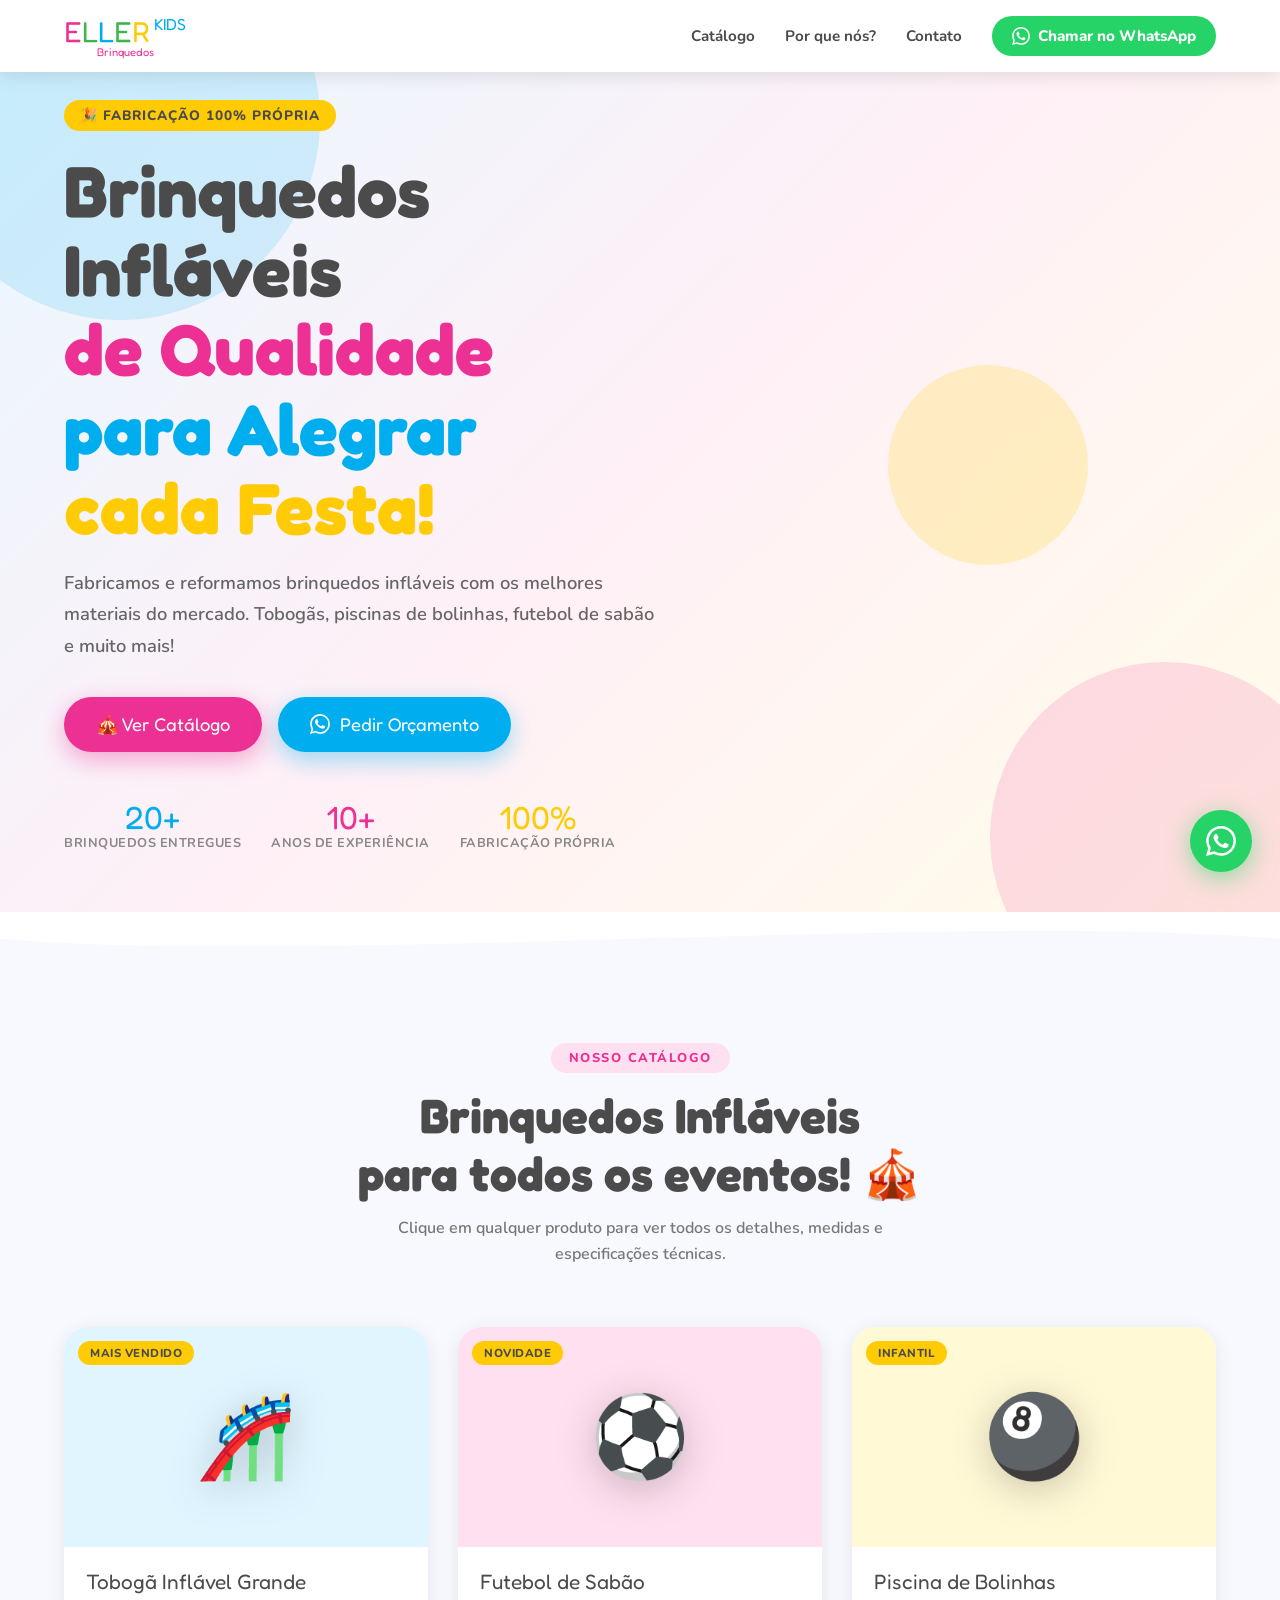
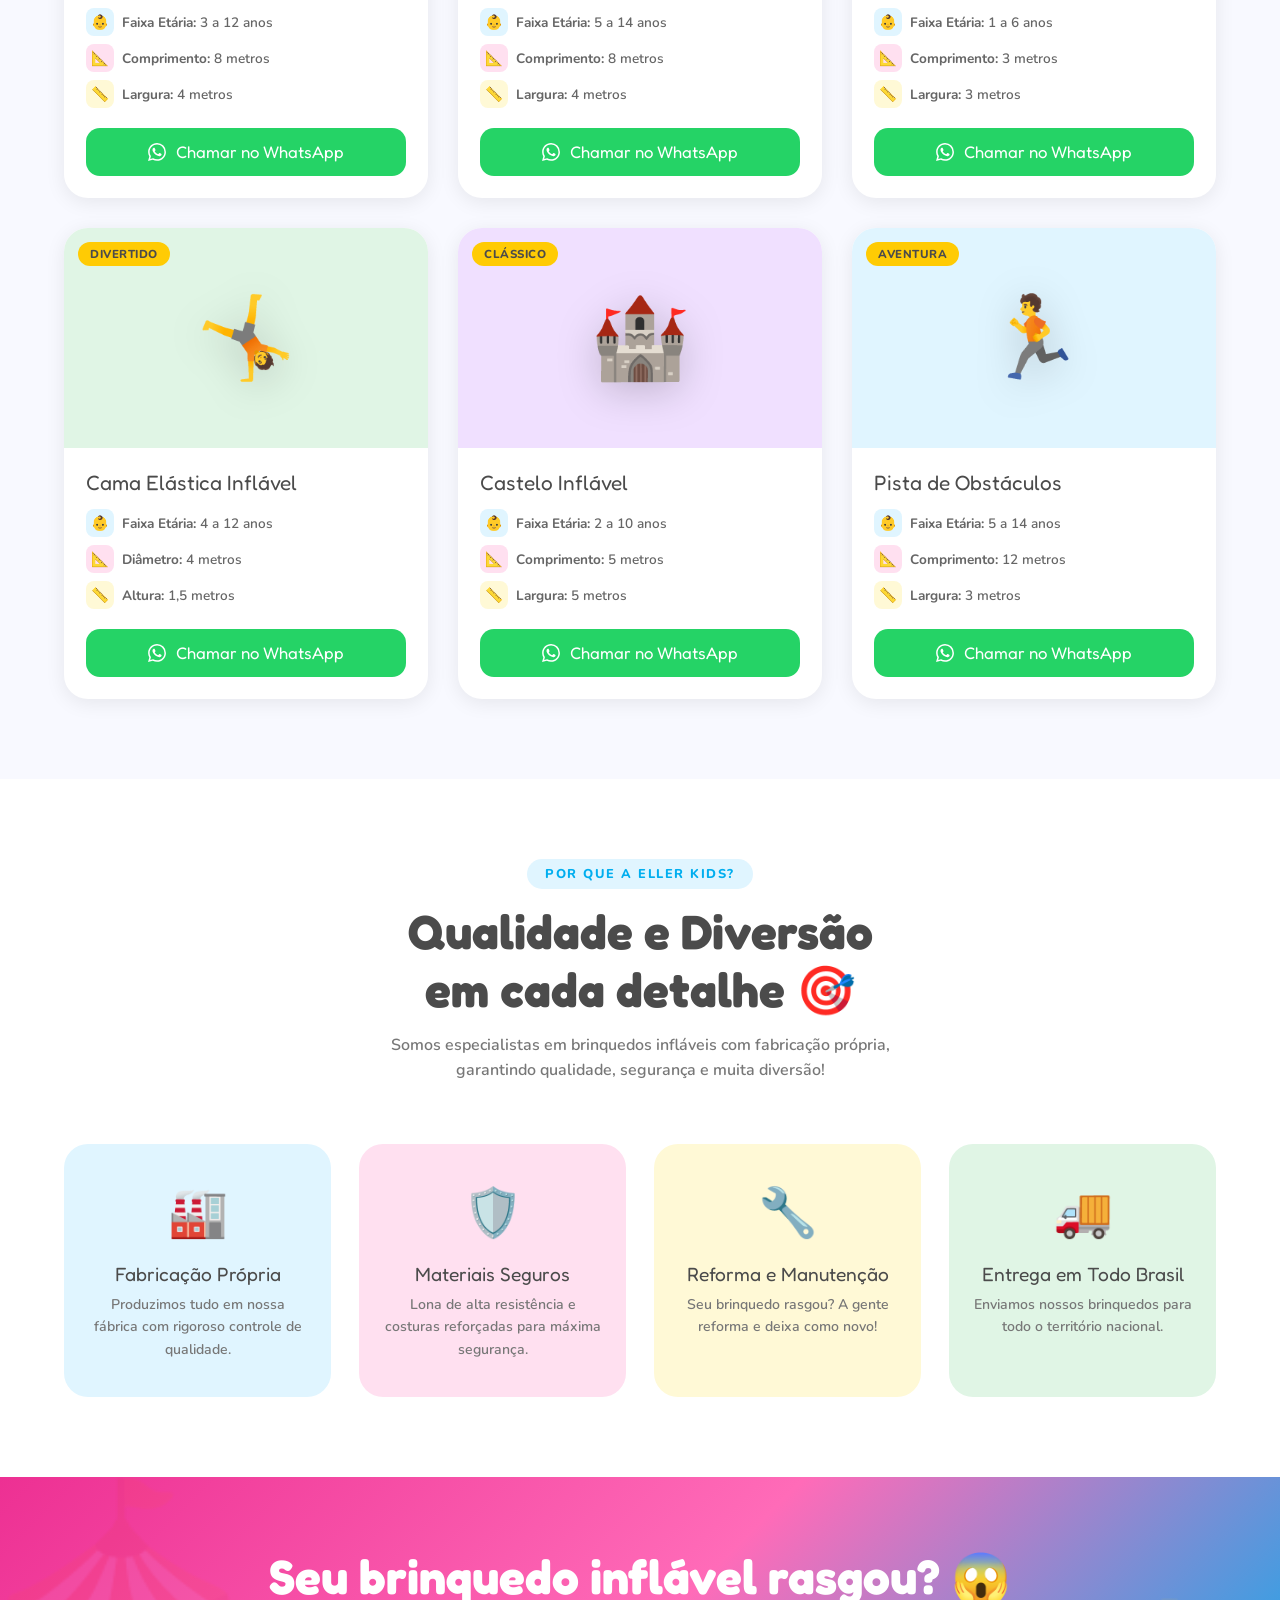
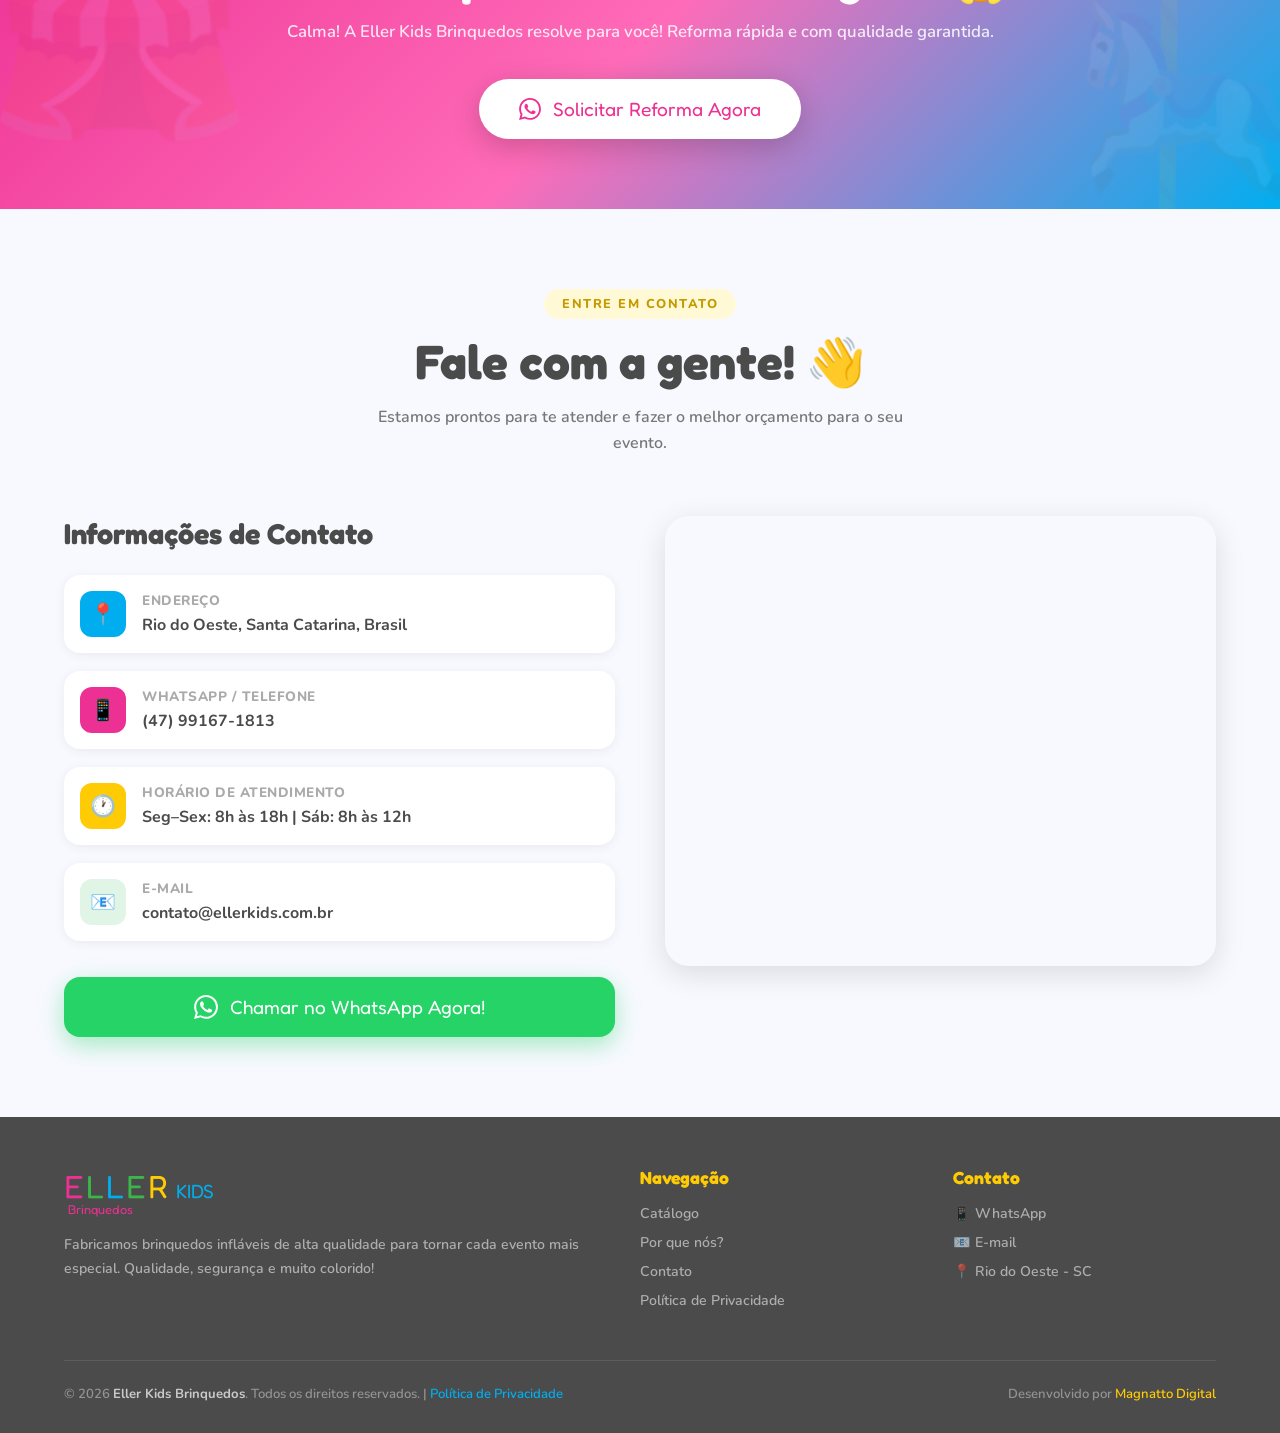
==== index.html @ fc929b16 "Add files via upload" ====
<!DOCTYPE html>
<html lang="pt-BR">
<head>
<meta charset="UTF-8">
<meta name="viewport" content="width=device-width, initial-scale=1.0">
<title>Eller Kids Brinquedos Infláveis</title>
<link rel="preconnect" href="https://fonts.googleapis.com">
<link href="https://fonts.googleapis.com/css2?family=Nunito:wght@400;600;700;800;900&family=Fredoka+One&display=swap" rel="stylesheet">
<link rel="stylesheet" href="style.css">
<link rel="icon" href="favicon.png" type="image/png" size="32x32">
</head>
<body>

<!-- NAVBAR -->
<nav class="navbar">
  <div class="navbar-logo">
    <div style="display:flex; align-items:baseline; gap:0;">
      <div>
        <div class="logo-text">
          <span>E</span><span>L</span><span>L</span><span>E</span><span>R</span>
          <span style="font-family:'Fredoka One',cursive; font-size:1rem; color:#00aeef; margin-left:4px;">KIDS</span>
        </div>
        <span class="navbar-logo .logo-sub" style="font-family:'Fredoka One',cursive; font-size:0.7rem; color:#ed3093; display:block; text-align:center; margin-top:-4px;">Brinquedos</span>
      </div>
    </div>
  </div>

  <ul class="nav-links">
    <li><a href="#catalogo">Catálogo</a></li>
    <li><a href="#sobre">Por que nós?</a></li>
    <li><a href="#contato">Contato</a></li>
    <li>
      <a href="https://wa.me/5547991671813?text=Olá!%20Quero%20saber%20mais%20sobre%20os%20brinquedos%20da%20Eller%20Kids!" 
         target="_blank" class="btn-whatsapp-nav">
        <svg width="18" height="18" viewBox="0 0 24 24" fill="white"><path d="M17.472 14.382c-.297-.149-1.758-.867-2.03-.967-.273-.099-.471-.148-.67.15-.197.297-.767.966-.94 1.164-.173.199-.347.223-.644.075-.297-.15-1.255-.463-2.39-1.475-.883-.788-1.48-1.761-1.653-2.059-.173-.297-.018-.458.13-.606.134-.133.298-.347.446-.52.149-.174.198-.298.298-.497.099-.198.05-.371-.025-.52-.075-.149-.669-1.612-.916-2.207-.242-.579-.487-.5-.669-.51-.173-.008-.371-.01-.57-.01-.198 0-.52.074-.792.372-.272.297-1.04 1.016-1.04 2.479 0 1.462 1.065 2.875 1.213 3.074.149.198 2.096 3.2 5.077 4.487.709.306 1.262.489 1.694.625.712.227 1.36.195 1.871.118.571-.085 1.758-.719 2.006-1.413.248-.694.248-1.289.173-1.413-.074-.124-.272-.198-.57-.347m-5.421 7.403h-.004a9.87 9.87 0 01-5.031-1.378l-.361-.214-3.741.982.998-3.648-.235-.374a9.86 9.86 0 01-1.51-5.26c.001-5.45 4.436-9.884 9.888-9.884 2.64 0 5.122 1.03 6.988 2.898a9.825 9.825 0 012.893 6.994c-.003 5.45-4.437 9.884-9.885 9.884m8.413-18.297A11.815 11.815 0 0012.05 0C5.495 0 .16 5.335.157 11.892c0 2.096.547 4.142 1.588 5.945L.057 24l6.305-1.654a11.882 11.882 0 005.683 1.448h.005c6.554 0 11.89-5.335 11.893-11.893a11.821 11.821 0 00-3.48-8.413z"/></svg>
        Chamar no WhatsApp
      </a>
    </li>
  </ul>

  <div class="hamburger" id="hamburger" onclick="toggleMenu()">
    <span></span><span></span><span></span>
  </div>
</nav>

<!-- MOBILE MENU -->
<div class="mobile-menu" id="mobileMenu">
  <a href="#catalogo" onclick="toggleMenu()">🎪 Catálogo</a>
  <a href="#sobre" onclick="toggleMenu()">⭐ Por que nós?</a>
  <a href="#contato" onclick="toggleMenu()">📍 Contato</a>
  <a href="https://wa.me/5547991671813?text=Olá!%20Quero%20saber%20mais%20sobre%20os%20brinquedos%20da%20Eller%20Kids!" 
     target="_blank" class="btn-whatsapp-nav" onclick="toggleMenu()">
    <svg width="18" height="18" viewBox="0 0 24 24" fill="white"><path d="M17.472 14.382c-.297-.149-1.758-.867-2.03-.967-.273-.099-.471-.148-.67.15-.197.297-.767.966-.94 1.164-.173.199-.347.223-.644.075-.297-.15-1.255-.463-2.39-1.475-.883-.788-1.48-1.761-1.653-2.059-.173-.297-.018-.458.13-.606.134-.133.298-.347.446-.52.149-.174.198-.298.298-.497.099-.198.05-.371-.025-.52-.075-.149-.669-1.612-.916-2.207-.242-.579-.487-.5-.669-.51-.173-.008-.371-.01-.57-.01-.198 0-.52.074-.792.372-.272.297-1.04 1.016-1.04 2.479 0 1.462 1.065 2.875 1.213 3.074.149.198 2.096 3.2 5.077 4.487.709.306 1.262.489 1.694.625.712.227 1.36.195 1.871.118.571-.085 1.758-.719 2.006-1.413.248-.694.248-1.289.173-1.413-.074-.124-.272-.198-.57-.347m-5.421 7.403h-.004a9.87 9.87 0 01-5.031-1.378l-.361-.214-3.741.982.998-3.648-.235-.374a9.86 9.86 0 01-1.51-5.26c.001-5.45 4.436-9.884 9.888-9.884 2.64 0 5.122 1.03 6.988 2.898a9.825 9.825 0 012.893 6.994c-.003 5.45-4.437 9.884-9.885 9.884m8.413-18.297A11.815 11.815 0 0012.05 0C5.495 0 .16 5.335.157 11.892c0 2.096.547 4.142 1.588 5.945L.057 24l6.305-1.654a11.882 11.882 0 005.683 1.448h.005c6.554 0 11.89-5.335 11.893-11.893a11.821 11.821 0 00-3.48-8.413z"/></svg>
    Chamar no WhatsApp
  </a>
</div>

<!-- HERO -->
<section class="hero">
  <div class="hero-blob-1"></div>
  <div class="hero-blob-2"></div>
  <div class="hero-blob-3"></div>

  <div class="hero-content">
    <div class="hero-tag">🎉 Fabricação 100% Própria</div>
    <h1>
      Brinquedos Infláveis<br>
      <span class="highlight-pink">de Qualidade</span><br>
      <span class="highlight-blue">para Alegrar</span><br>
      <span class="highlight-yellow">cada Festa!</span>
    </h1>
    <p>Fabricamos e reformamos brinquedos infláveis com os melhores materiais do mercado. Tobogãs, piscinas de bolinhas, futebol de sabão e muito mais!</p>
    <div class="hero-buttons">
      <a href="#catalogo" class="btn-primary">
        🎪 Ver Catálogo
      </a>
      <a href="https://wa.me/5547991671813?text=Olá!%20Gostaria%20de%20um%20orçamento!" target="_blank" class="btn-secondary">
        <svg width="20" height="20" viewBox="0 0 24 24" fill="white"><path d="M17.472 14.382c-.297-.149-1.758-.867-2.03-.967-.273-.099-.471-.148-.67.15-.197.297-.767.966-.94 1.164-.173.199-.347.223-.644.075-.297-.15-1.255-.463-2.39-1.475-.883-.788-1.48-1.761-1.653-2.059-.173-.297-.018-.458.13-.606.134-.133.298-.347.446-.52.149-.174.198-.298.298-.497.099-.198.05-.371-.025-.52-.075-.149-.669-1.612-.916-2.207-.242-.579-.487-.5-.669-.51-.173-.008-.371-.01-.57-.01-.198 0-.52.074-.792.372-.272.297-1.04 1.016-1.04 2.479 0 1.462 1.065 2.875 1.213 3.074.149.198 2.096 3.2 5.077 4.487.709.306 1.262.489 1.694.625.712.227 1.36.195 1.871.118.571-.085 1.758-.719 2.006-1.413.248-.694.248-1.289.173-1.413-.074-.124-.272-.198-.57-.347m-5.421 7.403h-.004a9.87 9.87 0 01-5.031-1.378l-.361-.214-3.741.982.998-3.648-.235-.374a9.86 9.86 0 01-1.51-5.26c.001-5.45 4.436-9.884 9.888-9.884 2.64 0 5.122 1.03 6.988 2.898a9.825 9.825 0 012.893 6.994c-.003 5.45-4.437 9.884-9.885 9.884m8.413-18.297A11.815 11.815 0 0012.05 0C5.495 0 .16 5.335.157 11.892c0 2.096.547 4.142 1.588 5.945L.057 24l6.305-1.654a11.882 11.882 0 005.683 1.448h.005c6.554 0 11.89-5.335 11.893-11.893a11.821 11.821 0 00-3.48-8.413z"/></svg>
        Pedir Orçamento
      </a>
    </div>

    <div class="hero-stats">
      <div class="stat">
        <div class="stat-number">20+</div>
        <div class="stat-label">Brinquedos Entregues</div>
      </div>
      <div class="stat">
        <div class="stat-number">10+</div>
        <div class="stat-label">Anos de Experiência</div>
      </div>
      <div class="stat">
        <div class="stat-number">100%</div>
        <div class="stat-label">Fabricação Própria</div>
      </div>
    </div>
  </div>

  
</section>



<!-- CATALOG -->
<div class="wave-top">
  <svg viewBox="0 0 1440 60" xmlns="http://www.w3.org/2000/svg">
    <path d="M0,30 C360,60 1080,0 1440,30 L1440,60 L0,60 Z" fill="#f8f9ff"/>
  </svg>
</div>

<section class="catalog-section" id="catalogo">
  <div class="section-header fade-up">
    <div class="section-tag pink">Nosso Catálogo</div>
    <h2 class="section-title">Brinquedos Infláveis<br>para todos os eventos! 🎪</h2>
    <p class="section-subtitle">Clique em qualquer produto para ver todos os detalhes, medidas e especificações técnicas.</p>
  </div>

  <div class="catalog-grid" id="catalogGrid">
    <!-- Products injected by JS -->
  </div>
</section>

<!-- WHY US -->
<section class="why-section" id="sobre">
  <div class="section-header fade-up">
    <div class="section-tag blue">Por que a Eller Kids?</div>
    <h2 class="section-title">Qualidade e Diversão<br>em cada detalhe 🎯</h2>
    <p class="section-subtitle">Somos especialistas em brinquedos infláveis com fabricação própria, garantindo qualidade, segurança e muita diversão!</p>
  </div>

  <div class="features-grid">
    <div class="feature-card fade-up">
      <span class="feature-icon">🏭</span>
      <div class="feature-title">Fabricação Própria</div>
      <p class="feature-desc">Produzimos tudo em nossa fábrica com rigoroso controle de qualidade.</p>
    </div>
    <div class="feature-card fade-up">
      <span class="feature-icon">🛡️</span>
      <div class="feature-title">Materiais Seguros</div>
      <p class="feature-desc">Lona de alta resistência e costuras reforçadas para máxima segurança.</p>
    </div>
    <div class="feature-card fade-up">
      <span class="feature-icon">🔧</span>
      <div class="feature-title">Reforma e Manutenção</div>
      <p class="feature-desc">Seu brinquedo rasgou? A gente reforma e deixa como novo!</p>
    </div>
    <div class="feature-card fade-up">
      <span class="feature-icon">🚚</span>
      <div class="feature-title">Entrega em Todo Brasil</div>
      <p class="feature-desc">Enviamos nossos brinquedos para todo o território nacional.</p>
    </div>
  </div>
</section>

<!-- CTA BANNER -->
<div class="cta-banner">
  <h2>Seu brinquedo inflável rasgou? 😱</h2>
  <p>Calma! A Eller Kids Brinquedos resolve para você! Reforma rápida e com qualidade garantida.</p>
  <a href="https://wa.me/5547991671813?text=Olá!%20Vim%20Pelo%20Site%20e%20Preciso%20reformar%20meu%20brinquedo%20inflável!" target="_blank" class="btn-cta-white">
    <svg width="22" height="22" viewBox="0 0 24 24" fill="#ed3093"><path d="M17.472 14.382c-.297-.149-1.758-.867-2.03-.967-.273-.099-.471-.148-.67.15-.197.297-.767.966-.94 1.164-.173.199-.347.223-.644.075-.297-.15-1.255-.463-2.39-1.475-.883-.788-1.48-1.761-1.653-2.059-.173-.297-.018-.458.13-.606.134-.133.298-.347.446-.52.149-.174.198-.298.298-.497.099-.198.05-.371-.025-.52-.075-.149-.669-1.612-.916-2.207-.242-.579-.487-.5-.669-.51-.173-.008-.371-.01-.57-.01-.198 0-.52.074-.792.372-.272.297-1.04 1.016-1.04 2.479 0 1.462 1.065 2.875 1.213 3.074.149.198 2.096 3.2 5.077 4.487.709.306 1.262.489 1.694.625.712.227 1.36.195 1.871.118.571-.085 1.758-.719 2.006-1.413.248-.694.248-1.289.173-1.413-.074-.124-.272-.198-.57-.347m-5.421 7.403h-.004a9.87 9.87 0 01-5.031-1.378l-.361-.214-3.741.982.998-3.648-.235-.374a9.86 9.86 0 01-1.51-5.26c.001-5.45 4.436-9.884 9.888-9.884 2.64 0 5.122 1.03 6.988 2.898a9.825 9.825 0 012.893 6.994c-.003 5.45-4.437 9.884-9.885 9.884m8.413-18.297A11.815 11.815 0 0012.05 0C5.495 0 .16 5.335.157 11.892c0 2.096.547 4.142 1.588 5.945L.057 24l6.305-1.654a11.882 11.882 0 005.683 1.448h.005c6.554 0 11.89-5.335 11.893-11.893a11.821 11.821 0 00-3.48-8.413z"/></svg>
    Solicitar Reforma Agora
  </a>
</div>

<!-- CONTACT -->
<section class="contact-section" id="contato">
  <div class="section-header fade-up">
    <div class="section-tag yellow">Entre em Contato</div>
    <h2 class="section-title">Fale com a gente! 👋</h2>
    <p class="section-subtitle">Estamos prontos para te atender e fazer o melhor orçamento para o seu evento.</p>
  </div>

  <div class="contact-grid">
    <div class="contact-info fade-up">
      <h3>Informações de Contato</h3>
      <div class="contact-items">
        <div class="contact-item">
          <div class="contact-item-icon blue">📍</div>
          <div class="contact-item-text">
            <strong>Endereço</strong>
            <span>Rio do Oeste, Santa Catarina, Brasil</span>
          </div>
        </div>
        <div class="contact-item">
          <div class="contact-item-icon pink" style="color:white;">📱</div>
          <div class="contact-item-text">
            <strong>WhatsApp / Telefone</strong>
            <span>(47) 99167-1813</span>
          </div>
        </div>
        <div class="contact-item">
          <div class="contact-item-icon yellow">🕐</div>
          <div class="contact-item-text">
            <strong>Horário de Atendimento</strong>
            <span>Seg–Sex: 8h às 18h | Sáb: 8h às 12h</span>
          </div>
        </div>
        <div class="contact-item">
          <div class="contact-item-icon" style="background:#e0f5e5;">📧</div>
          <div class="contact-item-text">
            <strong>E-mail</strong>
            <span>contato@ellerkids.com.br</span>
          </div>
        </div>
      </div>

      <a href="https://wa.me/5547991671813?text=Olá!%20Vim%20Pelo%20Site%20e%20Quero%20saber%20mais%20sobre%20os%20brinquedos%20infláveis!" target="_blank" class="btn-wpp-contact">
        <svg width="24" height="24" viewBox="0 0 24 24" fill="white"><path d="M17.472 14.382c-.297-.149-1.758-.867-2.03-.967-.273-.099-.471-.148-.67.15-.197.297-.767.966-.94 1.164-.173.199-.347.223-.644.075-.297-.15-1.255-.463-2.39-1.475-.883-.788-1.48-1.761-1.653-2.059-.173-.297-.018-.458.13-.606.134-.133.298-.347.446-.52.149-.174.198-.298.298-.497.099-.198.05-.371-.025-.52-.075-.149-.669-1.612-.916-2.207-.242-.579-.487-.5-.669-.51-.173-.008-.371-.01-.57-.01-.198 0-.52.074-.792.372-.272.297-1.04 1.016-1.04 2.479 0 1.462 1.065 2.875 1.213 3.074.149.198 2.096 3.2 5.077 4.487.709.306 1.262.489 1.694.625.712.227 1.36.195 1.871.118.571-.085 1.758-.719 2.006-1.413.248-.694.248-1.289.173-1.413-.074-.124-.272-.198-.57-.347m-5.421 7.403h-.004a9.87 9.87 0 01-5.031-1.378l-.361-.214-3.741.982.998-3.648-.235-.374a9.86 9.86 0 01-1.51-5.26c.001-5.45 4.436-9.884 9.888-9.884 2.64 0 5.122 1.03 6.988 2.898a9.825 9.825 0 012.893 6.994c-.003 5.45-4.437 9.884-9.885 9.884m8.413-18.297A11.815 11.815 0 0012.05 0C5.495 0 .16 5.335.157 11.892c0 2.096.547 4.142 1.588 5.945L.057 24l6.305-1.654a11.882 11.882 0 005.683 1.448h.005c6.554 0 11.89-5.335 11.893-11.893a11.821 11.821 0 00-3.48-8.413z"/></svg>
        Chamar no WhatsApp Agora!
      </a>
    </div>

    <div class="map-area fade-up">
      <iframe
        src="https://www.google.com/maps/embed?pb=!1m18!1m12!1m3!1d1254.6924611767972!2d-49.81125236689129!3d-27.193836766256528!2m3!1f0!2f0!3f0!3m2!1i1024!2i768!4f13.1!3m3!1m2!1s0x94dfcf88219246b5%3A0x9d5bc209290c7d69!2zRWxsZXIgS2lkcyAtIExvY2HDp8OjbywgTWFudXRlbsOnw6NvLCBSZWZvcm1hcyBlIEZhYnJpY2HDp8OjbyBkZSBCcmlucXVlZG9zIEluZmzDoXZlaXM!5e0!3m2!1spt-BR!2sbr!4v1776367693253!5m2!1spt-BR!2sbr" width="600" height="450" style="border:0;" allowfullscreen="" loading="lazy" referrerpolicy="no-referrer-when-downgrade">
        loading="lazy"
        referrerpolicy="no-referrer-when-downgrade"
        title="Localização Eller Kids Brinquedos">
      </iframe>
    </div>
  </div>
</section>

<!-- FOOTER -->
<footer>
  <div class="footer-content">
    <div class="footer-brand">
      <div class="logo-wrap">
        <div class="footer-logo">
          <span>E</span><span>L</span><span>L</span><span>E</span><span>R</span>
          <span style="color:#00aeef; margin-left:6px; font-size:1.2rem;">KIDS</span>
        </div>
        <span class="footer-logo-sub">Brinquedos</span>
      </div>
      <p class="footer-desc">Fabricamos brinquedos infláveis de alta qualidade para tornar cada evento mais especial. Qualidade, segurança e muito colorido!</p>
    </div>

    <div class="footer-col">
      <h4>Navegação</h4>
      <a href="#catalogo">Catálogo</a>
      <a href="#sobre">Por que nós?</a>
      <a href="#contato">Contato</a>
      <a href="#" onclick="openPrivacy(); return false;">Política de Privacidade</a>
    </div>

    <div class="footer-col">
      <h4>Contato</h4>
      <a href="https://wa.me/5547991671813" target="_blank">📱 WhatsApp</a>
      <a href="mailto:contato@ellerkids.com.br">📧 E-mail</a>
      <a href="#contato">📍 Rio do Oeste - SC</a>
    </div>
  </div>

  <div class="footer-bottom">
    <p>© 2026 <strong style="color:rgba(255,255,255,0.7);">Eller Kids Brinquedos</strong>. Todos os direitos reservados. | <a href="#" onclick="openPrivacy(); return false;">Política de Privacidade</a></p>
    <p class="magnatto-link">Desenvolvido por <a href="https://www.magnattodigital.com.br" target="_blank">Magnatto Digital</a></p>
  </div>
</footer>

<!-- MODAL -->
<div class="modal-overlay" id="productModal" onclick="closeModalOutside(event)">
  <div class="modal-box" id="modalBox">
    <button class="modal-close" onclick="closeModal()">✕</button>
    <div class="modal-img" id="modalImg">
      <div class="emoji-big" id="modalEmoji"></div>
    </div>
    <div class="modal-body">
      <span class="modal-badge" id="modalBadge"></span>
      <h2 class="modal-title" id="modalTitle"></h2>
      <p class="modal-desc" id="modalDesc"></p>
      <div class="modal-specs-grid" id="modalSpecs"></div>
      <a class="btn-wpp-modal" id="modalWppBtn" href="#" target="_blank">
        <svg width="24" height="24" viewBox="0 0 24 24" fill="white"><path d="M17.472 14.382c-.297-.149-1.758-.867-2.03-.967-.273-.099-.471-.148-.67.15-.197.297-.767.966-.94 1.164-.173.199-.347.223-.644.075-.297-.15-1.255-.463-2.39-1.475-.883-.788-1.48-1.761-1.653-2.059-.173-.297-.018-.458.13-.606.134-.133.298-.347.446-.52.149-.174.198-.298.298-.497.099-.198.05-.371-.025-.52-.075-.149-.669-1.612-.916-2.207-.242-.579-.487-.5-.669-.51-.173-.008-.371-.01-.57-.01-.198 0-.52.074-.792.372-.272.297-1.04 1.016-1.04 2.479 0 1.462 1.065 2.875 1.213 3.074.149.198 2.096 3.2 5.077 4.487.709.306 1.262.489 1.694.625.712.227 1.36.195 1.871.118.571-.085 1.758-.719 2.006-1.413.248-.694.248-1.289.173-1.413-.074-.124-.272-.198-.57-.347m-5.421 7.403h-.004a9.87 9.87 0 01-5.031-1.378l-.361-.214-3.741.982.998-3.648-.235-.374a9.86 9.86 0 01-1.51-5.26c.001-5.45 4.436-9.884 9.888-9.884 2.64 0 5.122 1.03 6.988 2.898a9.825 9.825 0 012.893 6.994c-.003 5.45-4.437 9.884-9.885 9.884m8.413-18.297A11.815 11.815 0 0012.05 0C5.495 0 .16 5.335.157 11.892c0 2.096.547 4.142 1.588 5.945L.057 24l6.305-1.654a11.882 11.882 0 005.683 1.448h.005c6.554 0 11.89-5.335 11.893-11.893a11.821 11.821 0 00-3.48-8.413z"/></svg>
        Pedir Orçamento no WhatsApp
      </a>
    </div>
  </div>
</div>

<!-- PRIVACY MODAL -->
<div class="modal-overlay" id="privacyModal" onclick="closePrivacyOutside(event)" style="z-index:3000;">
  <div class="modal-box" style="max-width:700px;">
    <button class="modal-close" onclick="closePrivacy()">✕</button>
    <div style="padding:40px;">
      <h2 style="font-family:'Fredoka One',cursive; font-size:2rem; color:var(--dark); margin-bottom:16px;">🔒 Política de Privacidade</h2>
      <div style="font-size:0.9rem; color:#666; line-height:1.8; font-weight:600; max-height:60vh; overflow-y:auto;">
        <p><strong>Eller Kids Brinquedos</strong> respeita sua privacidade.</p>
        <br>
        <p><strong>Coleta de Dados:</strong> Coletamos apenas as informações necessárias para fornecer nossos serviços, como nome e telefone via WhatsApp.</p>
        <br>
        <p><strong>Uso das Informações:</strong> Suas informações são utilizadas exclusivamente para contato comercial e não são compartilhadas com terceiros sem seu consentimento.</p>
        <br>
        <p><strong>Cookies:</strong> Nosso site pode utilizar cookies para melhorar a experiência de navegação.</p>
        <br>
        <p><strong>Seus Direitos:</strong> Você pode solicitar a exclusão dos seus dados a qualquer momento entrando em contato conosco via WhatsApp ou e-mail.</p>
        <br>
        <p><strong>Contato:</strong> contato@ellerkids.com.br</p>
        <br>
        <p style="font-size:0.78rem; color:#aaa;">Última atualização: 2026 | Site desenvolvido por <a href="https://www.magnattodigital.com.br" target="_blank" style="text-decoration: none;"> Magnatto Digital </a></p>
      </div>
    </div>
  </div>
</div>

<!-- WHATSAPP FLOAT -->
<a href="https://wa.me/5547991671813?text=Olá!%20Vim%20pelo%20site%20e%20quero%20um%20orçamento!" target="_blank" class="wpp-float" title="Chamar no WhatsApp">
  <svg width="30" height="30" viewBox="0 0 24 24" fill="white"><path d="M17.472 14.382c-.297-.149-1.758-.867-2.03-.967-.273-.099-.471-.148-.67.15-.197.297-.767.966-.94 1.164-.173.199-.347.223-.644.075-.297-.15-1.255-.463-2.39-1.475-.883-.788-1.48-1.761-1.653-2.059-.173-.297-.018-.458.13-.606.134-.133.298-.347.446-.52.149-.174.198-.298.298-.497.099-.198.05-.371-.025-.52-.075-.149-.669-1.612-.916-2.207-.242-.579-.487-.5-.669-.51-.173-.008-.371-.01-.57-.01-.198 0-.52.074-.792.372-.272.297-1.04 1.016-1.04 2.479 0 1.462 1.065 2.875 1.213 3.074.149.198 2.096 3.2 5.077 4.487.709.306 1.262.489 1.694.625.712.227 1.36.195 1.871.118.571-.085 1.758-.719 2.006-1.413.248-.694.248-1.289.173-1.413-.074-.124-.272-.198-.57-.347m-5.421 7.403h-.004a9.87 9.87 0 01-5.031-1.378l-.361-.214-3.741.982.998-3.648-.235-.374a9.86 9.86 0 01-1.51-5.26c.001-5.45 4.436-9.884 9.888-9.884 2.64 0 5.122 1.03 6.988 2.898a9.825 9.825 0 012.893 6.994c-.003 5.45-4.437 9.884-9.885 9.884m8.413-18.297A11.815 11.815 0 0012.05 0C5.495 0 .16 5.335.157 11.892c0 2.096.547 4.142 1.588 5.945L.057 24l6.305-1.654a11.882 11.882 0 005.683 1.448h.005c6.554 0 11.89-5.335 11.893-11.893a11.821 11.821 0 00-3.48-8.413z"/></svg>
</a>


<script src="script.js"></script>
</body>
</html>
---- style.css ----
/* ===== CSS VARIABLES ===== */
  :root {
    --blue: #00aeef;
    --pink: #ed3093;
    --yellow: #ffcb04;
    --dark: #4b4b4b;
    --green: #3cb54a;
    --white: #ffffff;
    --light-bg: #f8f9ff;
  }

  * { margin: 0; padding: 0; box-sizing: border-box; }

  html { scroll-behavior: smooth; }

  body {
    font-family: 'Nunito', sans-serif;
    color: var(--dark);
    overflow-x: hidden;
  }

  /* ===== DISPLAY FONT SIMULATION (Sugo Display style) ===== */
  .display-font {
    font-family: 'Fredoka One', cursive;
    letter-spacing: 0.5px;
  }

  /* ===== NAVBAR ===== */
  .navbar {
    position: fixed;
    top: 0; left: 0; right: 0;
    z-index: 1000;
    background: var(--white);
    box-shadow: 0 2px 20px rgba(0,0,0,0.12);
    padding: 0 5%;
    display: flex;
    align-items: center;
    justify-content: space-between;
    height: 72px;
  }

  .navbar-logo img {
    height: 52px;
    width: auto;
  }

  .navbar-logo .logo-text {
    font-family: 'Fredoka One', cursive;
    font-size: 1.8rem;
    display: flex;
    gap: 0;
  }
  .navbar-logo .logo-text span:nth-child(1) { color: var(--pink); }
  .navbar-logo .logo-text span:nth-child(2) { color: var(--green); }
  .navbar-logo .logo-text span:nth-child(3) { color: var(--blue); }
  .navbar-logo .logo-text span:nth-child(4) { color: var(--green); }
  .navbar-logo .logo-text span:nth-child(5) { color: var(--yellow); }
  .navbar-logo .logo-sub {
    font-family: 'Fredoka One', cursive;
    font-size: 0.75rem;
    color: var(--pink);
    display: block;
    text-align: center;
    margin-top: -4px;
  }

  .nav-links {
    display: flex;
    align-items: center;
    gap: 30px;
    list-style: none;
  }

  .nav-links a {
    text-decoration: none;
    color: var(--dark);
    font-weight: 700;
    font-size: 0.95rem;
    transition: color 0.2s;
    position: relative;
  }

  .nav-links a::after {
    content: '';
    position: absolute;
    bottom: -4px; left: 0; right: 0;
    height: 3px;
    background: var(--pink);
    border-radius: 2px;
    transform: scaleX(0);
    transition: transform 0.2s;
  }

  .nav-links a:hover { color: var(--pink); }
  .nav-links a:hover::after { transform: scaleX(1); }

  .btn-whatsapp-nav {
    background: #25D366;
    color: white !important;
    padding: 10px 20px;
    border-radius: 50px;
    font-weight: 800 !important;
    display: flex;
    align-items: center;
    gap: 8px;
    transition: all 0.2s !important;
    white-space: nowrap;
  }

  .btn-whatsapp-nav::after { display: none !important; }
  .btn-whatsapp-nav:hover { background: #1ebe57 !important; transform: scale(1.05); color: white !important; }

  .hamburger {
    display: none;
    flex-direction: column;
    gap: 5px;
    cursor: pointer;
    padding: 5px;
  }
  .hamburger span {
    width: 26px; height: 3px;
    background: var(--dark);
    border-radius: 2px;
    transition: all 0.3s;
  }

  .mobile-menu {
    display: none;
    position: fixed;
    top: 72px; left: 0; right: 0;
    background: white;
    padding: 20px 5%;
    box-shadow: 0 10px 30px rgba(0,0,0,0.15);
    z-index: 999;
    flex-direction: column;
    gap: 16px;
  }
  .mobile-menu.open { display: flex; }
  .mobile-menu a {
    text-decoration: none;
    color: var(--dark);
    font-weight: 700;
    font-size: 1.1rem;
    padding: 10px 0;
    border-bottom: 2px solid #f0f0f0;
  }
  .mobile-menu .btn-whatsapp-nav {
    text-align: center;
    justify-content: center;
    margin-top: 8px;
  }

  /* ===== HERO ===== */
  .hero {
    min-height: 100vh;
    background: linear-gradient(135deg, #e8f8ff 0%, #fff0f7 50%, #fffde8 100%);
    position: relative;
    overflow: hidden;
    display: flex;
    align-items: center;
    padding: 100px 5% 60px;
  }

  .hero-blob-1 {
    position: absolute;
    top: -80px; left: -80px;
    width: 400px; height: 400px;
    background: var(--blue);
    border-radius: 50%;
    opacity: 0.15;
  }

  .hero-blob-2 {
    position: absolute;
    bottom: -100px; right: -60px;
    width: 350px; height: 350px;
    background: var(--pink);
    border-radius: 50%;
    opacity: 0.15;
  }

  .hero-blob-3 {
    position: absolute;
    top: 40%; right: 15%;
    width: 200px; height: 200px;
    background: var(--yellow);
    border-radius: 50%;
    opacity: 0.2;
  }

  .hero-content {
    position: relative;
    z-index: 2;
    max-width: 600px;
  }

  .hero-tag {
    display: inline-block;
    background: var(--yellow);
    color: var(--dark);
    font-weight: 800;
    font-size: 0.85rem;
    padding: 6px 16px;
    border-radius: 50px;
    margin-bottom: 20px;
    text-transform: uppercase;
    letter-spacing: 1px;
  }

  .hero h1 {
    font-family: 'Fredoka One', cursive;
    font-size: clamp(2.8rem, 6vw, 4.5rem);
    line-height: 1.1;
    margin-bottom: 20px;
    color: var(--dark);
  }

  .hero h1 .highlight-blue { color: var(--blue); }
  .hero h1 .highlight-pink { color: var(--pink); }
  .hero h1 .highlight-yellow { color: var(--yellow); }

  .hero p {
    font-size: 1.15rem;
    color: #666;
    line-height: 1.7;
    margin-bottom: 36px;
    font-weight: 600;
  }

  .hero-buttons {
    display: flex;
    gap: 16px;
    flex-wrap: wrap;
  }

  .btn-primary {
    background: var(--pink);
    color: white;
    padding: 16px 32px;
    border-radius: 50px;
    font-family: 'Fredoka One', cursive;
    font-size: 1.15rem;
    text-decoration: none;
    display: inline-flex;
    align-items: center;
    gap: 10px;
    transition: all 0.25s;
    box-shadow: 0 8px 25px rgba(237,48,147,0.4);
  }
  .btn-primary:hover { transform: translateY(-3px); box-shadow: 0 12px 30px rgba(237,48,147,0.5); }

  .btn-secondary {
    background: var(--blue);
    color: white;
    padding: 16px 32px;
    border-radius: 50px;
    font-family: 'Fredoka One', cursive;
    font-size: 1.15rem;
    text-decoration: none;
    display: inline-flex;
    align-items: center;
    gap: 10px;
    transition: all 0.25s;
    box-shadow: 0 8px 25px rgba(0,174,239,0.4);
  }
  .btn-secondary:hover { transform: translateY(-3px); box-shadow: 0 12px 30px rgba(0,174,239,0.5); }

  .hero-stats {
    display: flex;
    gap: 30px;
    margin-top: 50px;
    flex-wrap: wrap;
  }

  .stat {
    text-align: center;
  }

  .stat-number {
    font-family: 'Fredoka One', cursive;
    font-size: 2rem;
    line-height: 1;
  }

  .stat-label {
    font-size: 0.8rem;
    font-weight: 700;
    color: #888;
    text-transform: uppercase;
    letter-spacing: 0.5px;
  }

  .stat:nth-child(1) .stat-number { color: var(--blue); }
  .stat:nth-child(2) .stat-number { color: var(--pink); }
  .stat:nth-child(3) .stat-number { color: var(--yellow); }

  .hero-image-area {
    position: absolute;
    right: 0; top: 0; bottom: 0;
    width: 45%;
    display: flex;
    align-items: center;
    justify-content: center;
    overflow: hidden;
  }

  .hero-img-placeholder {
    width: 100%;
    height: 100%;
    object-fit: cover;
    opacity: 0.9;
  }

  .hero-floating-card {
    position: absolute;
    bottom: 12%; left: 5%;
    background: white;
    border-radius: 20px;
    padding: 16px 20px;
    box-shadow: 0 10px 40px rgba(0,0,0,0.15);
    display: flex;
    align-items: center;
    gap: 14px;
    z-index: 3;
    animation: float 3s ease-in-out infinite;
  }

  @keyframes float {
    0%, 100% { transform: translateY(0); }
    50% { transform: translateY(-8px); }
  }

  .hero-floating-card .icon {
    width: 48px; height: 48px;
    background: var(--yellow);
    border-radius: 12px;
    display: flex;
    align-items: center;
    justify-content: center;
    font-size: 1.5rem;
  }

  .hero-floating-card .card-text strong {
    display: block;
    font-weight: 800;
    color: var(--dark);
    font-size: 0.9rem;
  }

  .hero-floating-card .card-text span {
    font-size: 0.78rem;
    color: #888;
    font-weight: 600;
  }

  /* ===== SECTION COMMON ===== */
  section { padding: 80px 5%; }

  .section-header {
    text-align: center;
    margin-bottom: 60px;
  }

  .section-tag {
    display: inline-block;
    padding: 6px 18px;
    border-radius: 50px;
    font-weight: 800;
    font-size: 0.8rem;
    text-transform: uppercase;
    letter-spacing: 1.5px;
    margin-bottom: 14px;
  }

  .section-tag.blue { background: #e0f5ff; color: var(--blue); }
  .section-tag.pink { background: #ffe0f0; color: var(--pink); }
  .section-tag.yellow { background: #fff9d6; color: #c49a00; }

  .section-title {
    font-family: 'Fredoka One', cursive;
    font-size: clamp(2rem, 4vw, 3rem);
    color: var(--dark);
    margin-bottom: 14px;
    line-height: 1.2;
  }

  .section-subtitle {
    font-size: 1rem;
    color: #777;
    font-weight: 600;
    max-width: 560px;
    margin: 0 auto;
    line-height: 1.6;
  }

  /* ===== WAVE DIVIDERS ===== */
  .wave-top {
    width: 100%;
    overflow: hidden;
    line-height: 0;
    margin-bottom: -2px;
  }
  .wave-top svg { display: block; }

  /* ===== CATALOG ===== */
  .catalog-section {
    background: var(--light-bg);
    padding: 80px 5%;
  }

  .catalog-grid {
    display: grid;
    grid-template-columns: repeat(auto-fill, minmax(300px, 1fr));
    gap: 30px;
    max-width: 1300px;
    margin: 0 auto;
  }

  .product-card {
    background: white;
    border-radius: 24px;
    overflow: hidden;
    box-shadow: 0 4px 20px rgba(0,0,0,0.08);
    transition: all 0.3s ease;
    cursor: pointer;
    position: relative;
  }

  .product-card:hover {
    transform: translateY(-8px);
    box-shadow: 0 20px 50px rgba(0,0,0,0.15);
  }

  .product-card-badge {
    position: absolute;
    top: 14px; left: 14px;
    z-index: 2;
    background: var(--yellow);
    color: var(--dark);
    font-weight: 800;
    font-size: 0.72rem;
    padding: 4px 12px;
    border-radius: 50px;
    text-transform: uppercase;
    letter-spacing: 0.5px;
  }

  .product-img-wrap {
    height: 220px;
    overflow: hidden;
    background: linear-gradient(135deg, #e0f5ff, #ffe0f5);
    display: flex;
    align-items: center;
    justify-content: center;
    font-size: 5rem;
    position: relative;
  }

  .product-img-wrap img {
    width: 100%;
    height: 100%;
    object-fit: cover;
    transition: transform 0.4s;
  }

  .product-card:hover .product-img-wrap img { transform: scale(1.06); }

  .product-img-wrap .emoji-placeholder {
    font-size: 5rem;
    filter: drop-shadow(0 8px 20px rgba(0,0,0,0.2));
  }

  .product-info {
    padding: 22px;
  }

  .product-name {
    font-family: 'Fredoka One', cursive;
    font-size: 1.3rem;
    color: var(--dark);
    margin-bottom: 14px;
  }

  .product-specs {
    display: flex;
    flex-direction: column;
    gap: 8px;
    margin-bottom: 20px;
  }

  .spec-item {
    display: flex;
    align-items: center;
    gap: 8px;
    font-size: 0.85rem;
    font-weight: 600;
    color: #666;
  }

  .spec-icon {
    width: 28px; height: 28px;
    border-radius: 8px;
    display: flex;
    align-items: center;
    justify-content: center;
    font-size: 0.9rem;
    flex-shrink: 0;
  }

  .spec-icon.blue { background: #e0f5ff; }
  .spec-icon.pink { background: #ffe0f0; }
  .spec-icon.yellow { background: #fff9d6; }

  .btn-wpp-card {
    width: 100%;
    background: #25D366;
    color: white;
    border: none;
    border-radius: 14px;
    padding: 14px;
    font-family: 'Fredoka One', cursive;
    font-size: 1.05rem;
    cursor: pointer;
    display: flex;
    align-items: center;
    justify-content: center;
    gap: 10px;
    transition: all 0.25s;
    text-decoration: none;
  }

  .btn-wpp-card:hover { background: #1ebe57; transform: scale(1.02); }

  /* ===== MODAL ===== */
  .modal-overlay {
    position: fixed;
    inset: 0;
    background: rgba(0,0,0,0.7);
    backdrop-filter: blur(8px);
    z-index: 2000;
    display: flex;
    align-items: center;
    justify-content: center;
    padding: 20px;
    opacity: 0;
    visibility: hidden;
    transition: all 0.3s;
  }

  .modal-overlay.active {
    opacity: 1;
    visibility: visible;
  }

  .modal-box {
    background: white;
    border-radius: 28px;
    max-width: 750px;
    width: 100%;
    max-height: 90vh;
    overflow-y: auto;
    position: relative;
    transform: scale(0.85) translateY(20px);
    transition: transform 0.3s ease;
    box-shadow: 0 30px 80px rgba(0,0,0,0.3);
  }

  .modal-overlay.active .modal-box {
    transform: scale(1) translateY(0);
  }

  .modal-close {
    position: absolute;
    top: 16px; right: 16px;
    width: 40px; height: 40px;
    background: var(--pink);
    color: white;
    border: none;
    border-radius: 50%;
    font-size: 1.2rem;
    cursor: pointer;
    z-index: 10;
    display: flex;
    align-items: center;
    justify-content: center;
    transition: background 0.2s;
  }
  .modal-close:hover { background: #c0207a; }

  .modal-img {
    width: 100%;
    height: 300px;
    object-fit: cover;
    border-radius: 28px 28px 0 0;
    background: linear-gradient(135deg, #e0f5ff, #ffe0f5);
    display: flex;
    align-items: center;
    justify-content: center;
    font-size: 8rem;
    overflow: hidden;
  }

  .modal-img img {
    width: 100%;
    height: 100%;
    object-fit: cover;
  }

  .modal-img .emoji-big {
    font-size: 8rem;
    filter: drop-shadow(0 10px 30px rgba(0,0,0,0.2));
  }

  .modal-body {
    padding: 30px;
  }

  .modal-badge {
    display: inline-block;
    background: var(--yellow);
    color: var(--dark);
    font-weight: 800;
    font-size: 0.78rem;
    padding: 4px 14px;
    border-radius: 50px;
    text-transform: uppercase;
    letter-spacing: 0.5px;
    margin-bottom: 12px;
  }

  .modal-title {
    font-family: 'Fredoka One', cursive;
    font-size: 2rem;
    color: var(--dark);
    margin-bottom: 10px;
  }

  .modal-desc {
    font-size: 0.95rem;
    color: #777;
    line-height: 1.7;
    font-weight: 600;
    margin-bottom: 24px;
  }

  .modal-specs-grid {
    display: grid;
    grid-template-columns: repeat(auto-fill, minmax(180px, 1fr));
    gap: 14px;
    margin-bottom: 28px;
  }

  .modal-spec-card {
    background: var(--light-bg);
    border-radius: 16px;
    padding: 16px;
    display: flex;
    flex-direction: column;
    align-items: center;
    text-align: center;
    gap: 6px;
  }

  .modal-spec-card .spec-ico { font-size: 1.6rem; }
  .modal-spec-card .spec-label { font-size: 0.73rem; font-weight: 700; color: #aaa; text-transform: uppercase; letter-spacing: 0.5px; }
  .modal-spec-card .spec-value { font-family: 'Fredoka One', cursive; font-size: 1rem; color: var(--dark); }

  .modal-spec-card.blue-card { background: #e0f5ff; }
  .modal-spec-card.pink-card { background: #ffe0f0; }
  .modal-spec-card.yellow-card { background: #fff9d6; }
  .modal-spec-card.green-card { background: #e0f5e5; }

  .btn-wpp-modal {
    width: 100%;
    background: #25D366;
    color: white;
    border: none;
    border-radius: 18px;
    padding: 18px;
    font-family: 'Fredoka One', cursive;
    font-size: 1.25rem;
    cursor: pointer;
    display: flex;
    align-items: center;
    justify-content: center;
    gap: 12px;
    transition: all 0.25s;
    text-decoration: none;
    box-shadow: 0 8px 25px rgba(37,211,102,0.4);
  }

  .btn-wpp-modal:hover { background: #1ebe57; box-shadow: 0 12px 35px rgba(37,211,102,0.5); transform: translateY(-2px); }

  /* ===== CTA BANNER ===== */
  .cta-banner {
    background: linear-gradient(135deg, var(--pink) 0%, #ff6bb8 50%, var(--blue) 100%);
    padding: 70px 5%;
    text-align: center;
    position: relative;
    overflow: hidden;
  }

  .cta-banner::before {
    content: '🎪';
    position: absolute;
    font-size: 15rem;
    opacity: 0.07;
    top: -30px; left: -30px;
  }

  .cta-banner::after {
    content: '🎠';
    position: absolute;
    font-size: 12rem;
    opacity: 0.07;
    bottom: -30px; right: -30px;
  }

  .cta-banner h2 {
    font-family: 'Fredoka One', cursive;
    font-size: clamp(2rem, 4vw, 3rem);
    color: white;
    margin-bottom: 14px;
    position: relative;
  }

  .cta-banner p {
    color: rgba(255,255,255,0.85);
    font-size: 1.05rem;
    font-weight: 600;
    margin-bottom: 36px;
    position: relative;
  }

  .btn-cta-white {
    background: white;
    color: var(--pink);
    padding: 18px 40px;
    border-radius: 50px;
    font-family: 'Fredoka One', cursive;
    font-size: 1.2rem;
    text-decoration: none;
    display: inline-flex;
    align-items: center;
    gap: 12px;
    transition: all 0.25s;
    box-shadow: 0 8px 30px rgba(0,0,0,0.2);
    position: relative;
  }

  .btn-cta-white:hover { transform: translateY(-4px) scale(1.03); box-shadow: 0 16px 40px rgba(0,0,0,0.25); }

  /* ===== WHY US ===== */
  .why-section {
    background: white;
    padding: 80px 5%;
  }

  .features-grid {
    display: grid;
    grid-template-columns: repeat(auto-fill, minmax(220px, 1fr));
    gap: 28px;
    max-width: 1200px;
    margin: 0 auto;
  }

  .feature-card {
    text-align: center;
    padding: 36px 24px;
    border-radius: 24px;
    transition: transform 0.25s;
  }

  .feature-card:hover { transform: translateY(-6px); }
  .feature-card:nth-child(1) { background: #e0f5ff; }
  .feature-card:nth-child(2) { background: #ffe0f0; }
  .feature-card:nth-child(3) { background: #fff9d6; }
  .feature-card:nth-child(4) { background: #e0f5e5; }

  .feature-icon {
    font-size: 3rem;
    margin-bottom: 16px;
    display: block;
  }

  .feature-title {
    font-family: 'Fredoka One', cursive;
    font-size: 1.2rem;
    color: var(--dark);
    margin-bottom: 8px;
  }

  .feature-desc {
    font-size: 0.88rem;
    color: #777;
    font-weight: 600;
    line-height: 1.6;
  }

  /* ===== CONTACT ===== */
  .contact-section {
    background: var(--light-bg);
    padding: 80px 5%;
  }

  .contact-grid {
    display: grid;
    grid-template-columns: 1fr 1fr;
    gap: 50px;
    max-width: 1200px;
    margin: 0 auto;
    align-items: start;
  }

  .contact-info h3 {
    font-family: 'Fredoka One', cursive;
    font-size: 1.8rem;
    color: var(--dark);
    margin-bottom: 24px;
  }

  .contact-items {
    display: flex;
    flex-direction: column;
    gap: 18px;
    margin-bottom: 36px;
  }

  .contact-item {
    display: flex;
    align-items: flex-start;
    gap: 16px;
    padding: 16px;
    background: white;
    border-radius: 16px;
    box-shadow: 0 2px 12px rgba(0,0,0,0.06);
  }

  .contact-item-icon {
    width: 46px; height: 46px;
    border-radius: 12px;
    display: flex;
    align-items: center;
    justify-content: center;
    font-size: 1.3rem;
    flex-shrink: 0;
  }

  .contact-item-icon.blue { background: var(--blue); }
  .contact-item-icon.pink { background: var(--pink); }
  .contact-item-icon.yellow { background: var(--yellow); }

  .contact-item-text strong {
    display: block;
    font-weight: 800;
    font-size: 0.85rem;
    color: #aaa;
    text-transform: uppercase;
    letter-spacing: 0.5px;
    margin-bottom: 4px;
  }

  .contact-item-text span {
    font-size: 1rem;
    font-weight: 700;
    color: var(--dark);
  }

  .btn-wpp-contact {
    display: flex;
    align-items: center;
    justify-content: center;
    gap: 12px;
    background: #25D366;
    color: white;
    padding: 18px 36px;
    border-radius: 16px;
    font-family: 'Fredoka One', cursive;
    font-size: 1.2rem;
    text-decoration: none;
    transition: all 0.25s;
    box-shadow: 0 8px 25px rgba(37,211,102,0.4);
    width: 100%;
  }

  .btn-wpp-contact:hover { background: #1ebe57; transform: translateY(-3px); }

  .map-area {
    border-radius: 24px;
    overflow: hidden;
    box-shadow: 0 8px 30px rgba(0,0,0,0.12);
    height: 450px;
  }

  .map-area iframe {
    width: 100%;
    height: 100%;
    border: none;
  }

  /* ===== FOOTER ===== */
  footer {
    background: var(--dark);
    color: white;
    padding: 50px 5% 30px;
  }

  .footer-content {
    display: grid;
    grid-template-columns: 2fr 1fr 1fr;
    gap: 50px;
    max-width: 1200px;
    margin: 0 auto 40px;
  }

  .footer-brand .logo-wrap {
    margin-bottom: 16px;
  }

  .footer-logo {
    font-family: 'Fredoka One', cursive;
    font-size: 2rem;
    display: flex;
    align-items: baseline;
    gap: 2px;
    margin-bottom: 4px;
  }

  .footer-logo span:nth-child(1) { color: var(--pink); }
  .footer-logo span:nth-child(2) { color: var(--green); }
  .footer-logo span:nth-child(3) { color: var(--blue); }
  .footer-logo span:nth-child(4) { color: var(--green); }
  .footer-logo span:nth-child(5) { color: var(--yellow); }
  .footer-logo-sub {
    font-family: 'Fredoka One', cursive;
    font-size: 0.8rem;
    color: var(--pink);
    display: block;
    margin-top: -8px;
    margin-left: 4px;
    margin-bottom: 12px;
  }

  .footer-desc {
    font-size: 0.88rem;
    color: rgba(255,255,255,0.55);
    line-height: 1.7;
    font-weight: 600;
  }

  .footer-col h4 {
    font-family: 'Fredoka One', cursive;
    font-size: 1.1rem;
    margin-bottom: 16px;
    color: var(--yellow);
  }

  .footer-col a {
    display: block;
    color: rgba(255,255,255,0.55);
    text-decoration: none;
    font-size: 0.88rem;
    font-weight: 600;
    margin-bottom: 10px;
    transition: color 0.2s;
  }

  .footer-col a:hover { color: white; }

  .footer-bottom {
    border-top: 1px solid rgba(255,255,255,0.1);
    padding-top: 24px;
    display: flex;
    align-items: center;
    justify-content: space-between;
    flex-wrap: gap;
    gap: 12px;
    max-width: 1200px;
    margin: 0 auto;
  }

  .footer-bottom p {
    font-size: 0.82rem;
    color: rgba(255,255,255,0.4);
    font-weight: 600;
  }

  .footer-bottom a { color: var(--blue); text-decoration: none; }
  .footer-bottom a:hover { text-decoration: underline; }

  .magnatto-link {
    font-size: 0.82rem;
    color: rgba(255,255,255,0.4);
    font-weight: 600;
  }

  .magnatto-link a { color: var(--yellow); text-decoration: none; }
  .magnatto-link a:hover { text-decoration: underline; }

  /* ===== WHATSAPP FLOAT ===== */
  .wpp-float {
    position: fixed;
    bottom: 28px; right: 28px;
    z-index: 1500;
    background: #25D366;
    color: white;
    width: 62px; height: 62px;
    border-radius: 50%;
    display: flex;
    align-items: center;
    justify-content: center;
    font-size: 1.9rem;
    box-shadow: 0 6px 25px rgba(37,211,102,0.5);
    text-decoration: none;
    transition: all 0.25s;
    animation: pulse-wpp 2.5s ease-in-out infinite;
  }

  .wpp-float:hover { transform: scale(1.12); }

  @keyframes pulse-wpp {
    0%, 100% { box-shadow: 0 6px 25px rgba(37,211,102,0.5); }
    50% { box-shadow: 0 6px 40px rgba(37,211,102,0.8); }
  }

  /* ===== RESPONSIVE ===== */
  @media (max-width: 1024px) {
    .hero-image-area { display: none; }
    .hero-content { max-width: 100%; }

    .contact-grid { grid-template-columns: 1fr; }
    .map-area { height: 360px; }

    .footer-content { grid-template-columns: 1fr 1fr; }
  }

  @media (max-width: 768px) {
    .navbar { padding: 0 4%; }
    .nav-links { display: none; }
    .hamburger { display: flex; }

    section { padding: 60px 4%; }
    .catalog-section { padding: 60px 4%; }
    .contact-section { padding: 60px 4%; }
    .cta-banner { padding: 50px 4%; }
    .why-section { padding: 60px 4%; }
    footer { padding: 40px 4% 24px; }

    .hero { padding: 90px 4% 50px; min-height: auto; }

    .hero-floating-card { left: 4%; }

    .catalog-grid { grid-template-columns: 1fr 1fr; gap: 18px; }

    .footer-content { grid-template-columns: 1fr; gap: 30px; }

    .footer-bottom { flex-direction: column; text-align: center; }
  }

  @media (max-width: 520px) {
    .catalog-grid { grid-template-columns: 1fr; }

    .hero-stats { gap: 20px; }

    .modal-specs-grid { grid-template-columns: 1fr 1fr; }

    .hero-buttons { flex-direction: column; }
    .btn-primary, .btn-secondary { width: 100%; justify-content: center; }
  }

  /* Scroll animation */
  .fade-up {
    opacity: 0;
    transform: translateY(30px);
    transition: opacity 0.6s ease, transform 0.6s ease;
  }
  .fade-up.visible {
    opacity: 1;
    transform: translateY(0);
  }
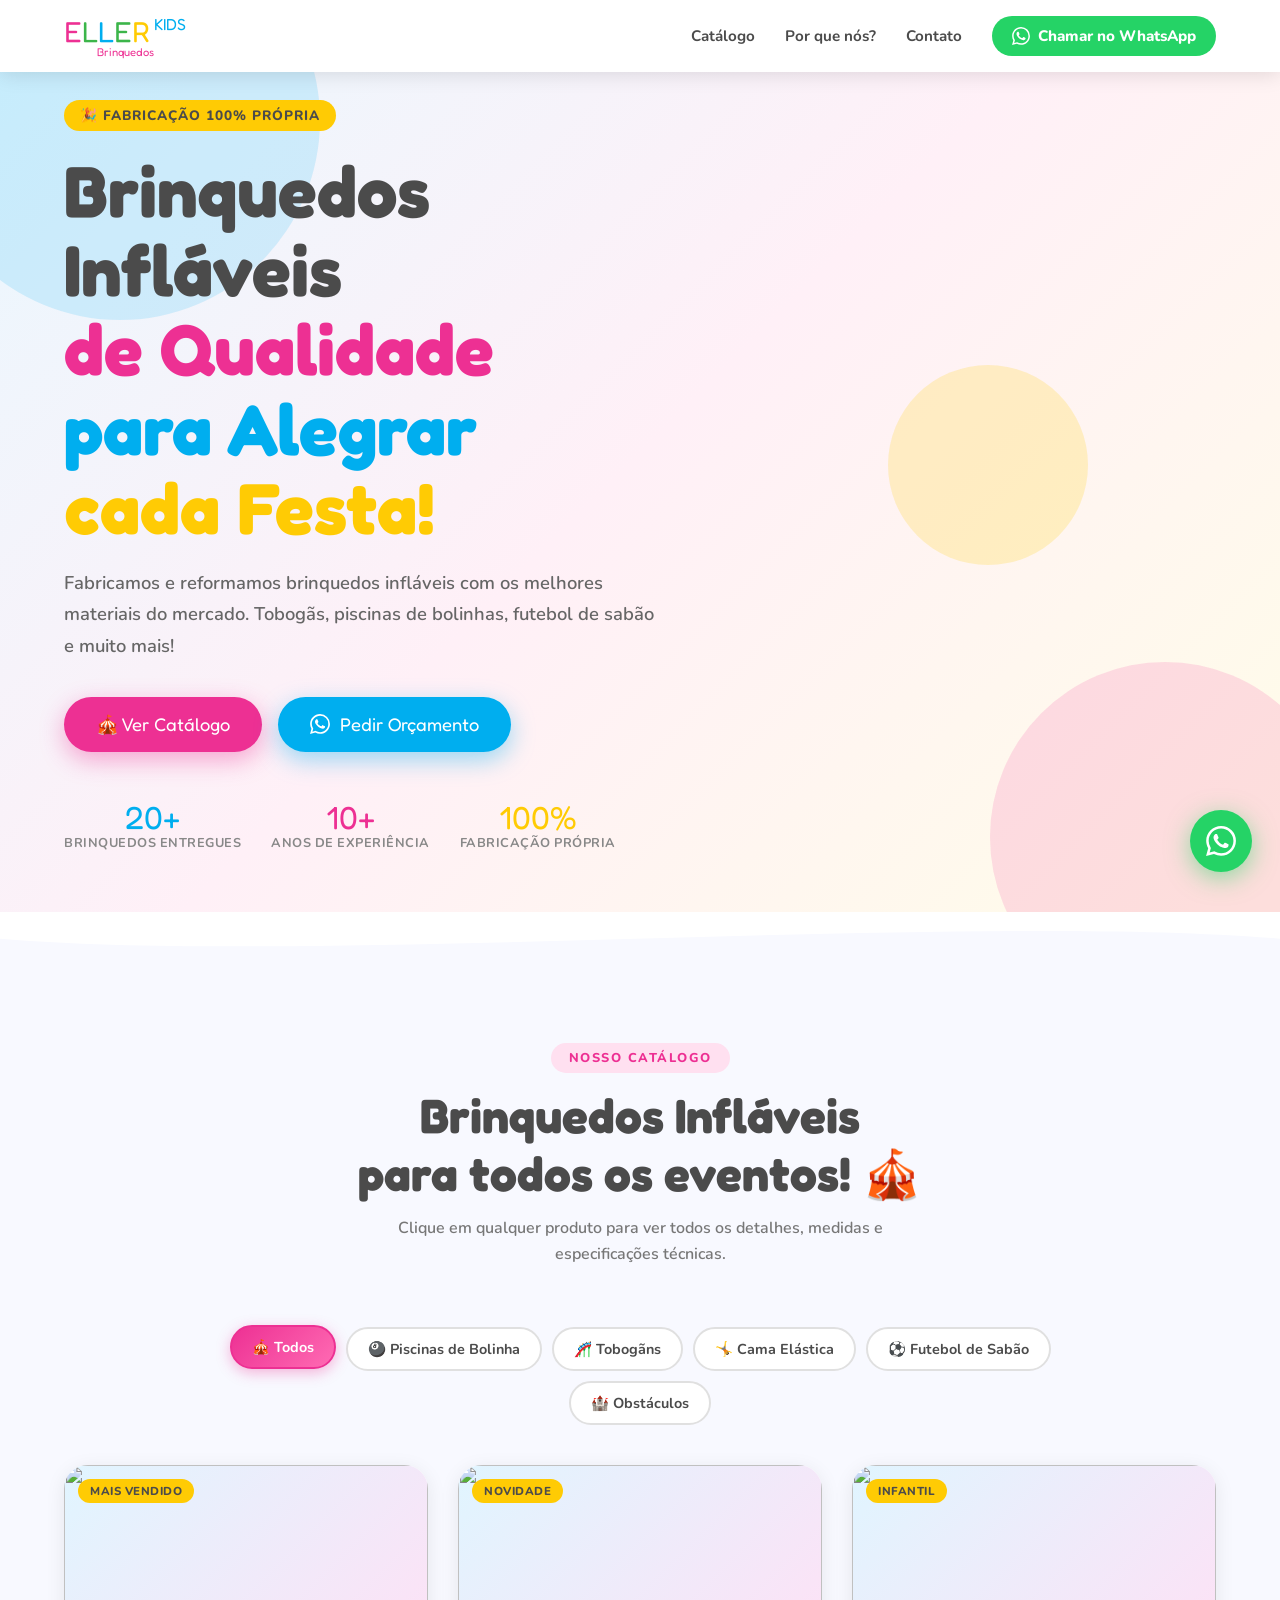
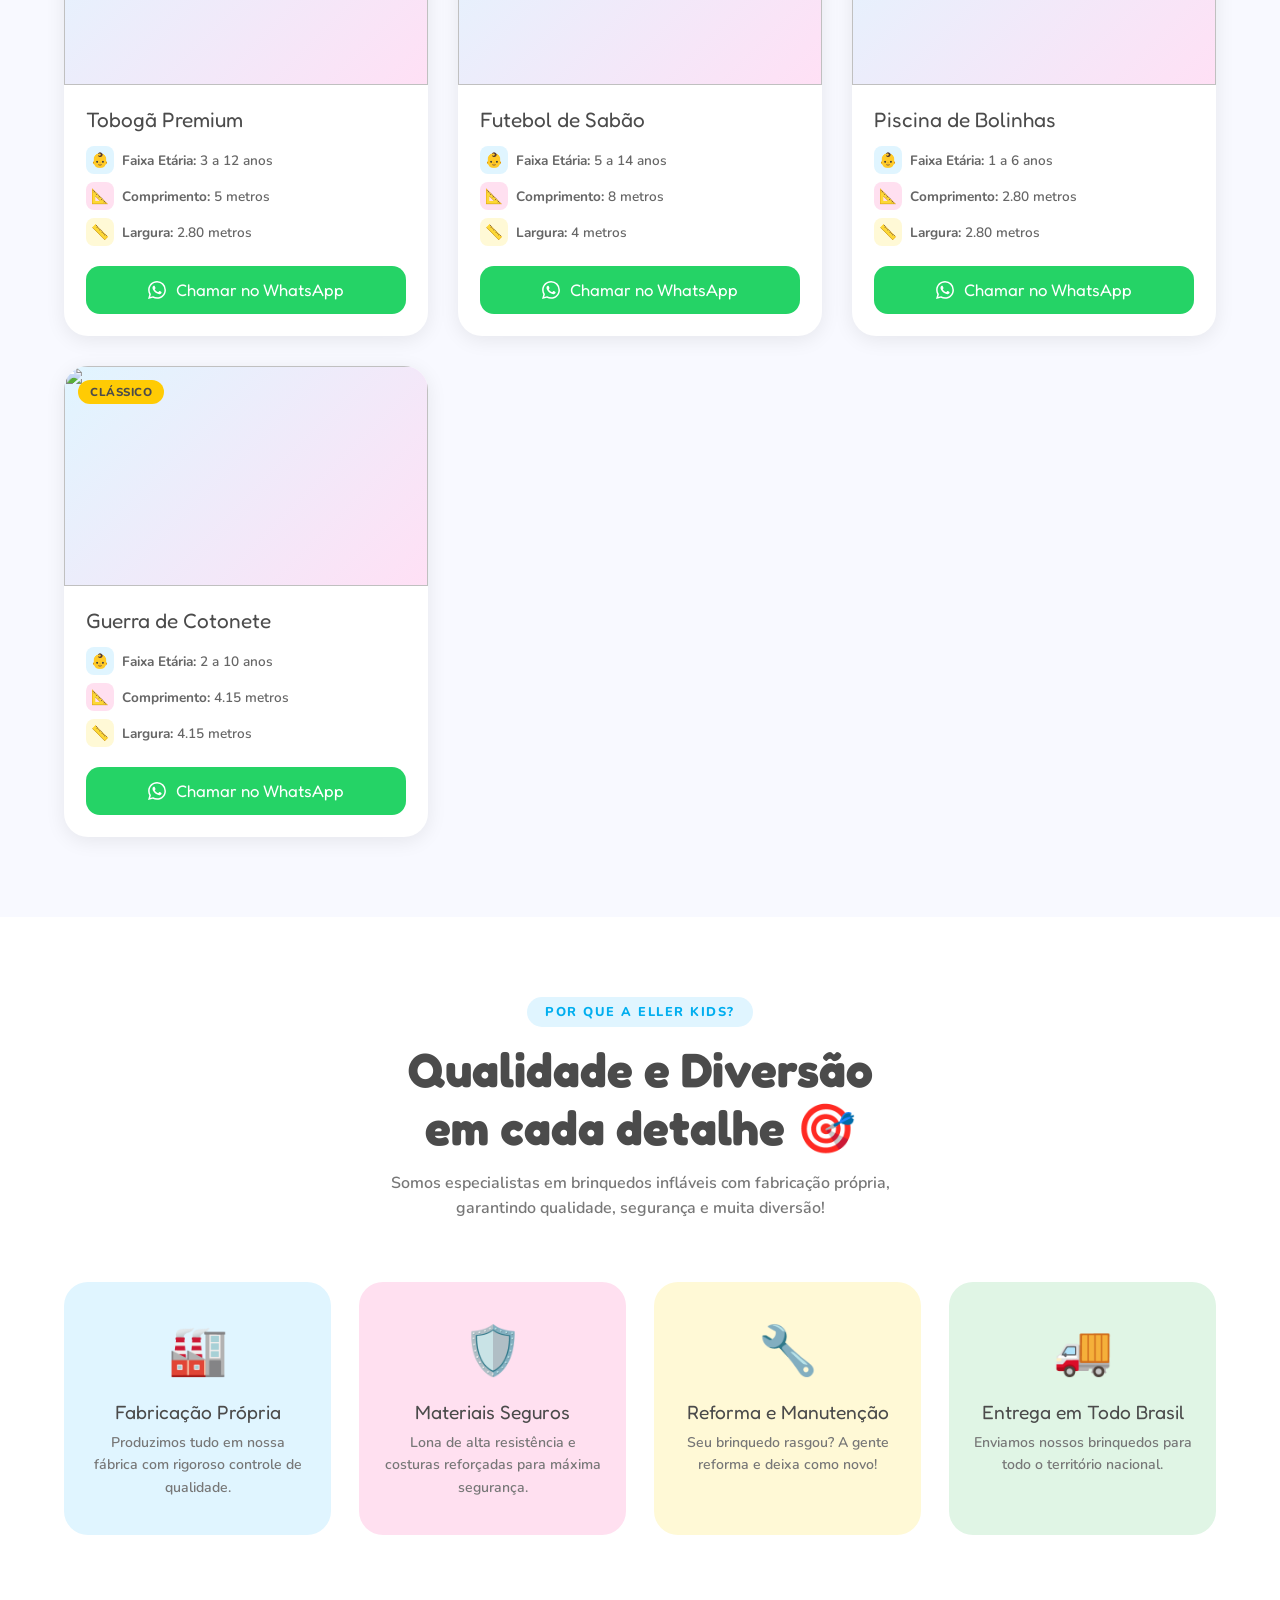
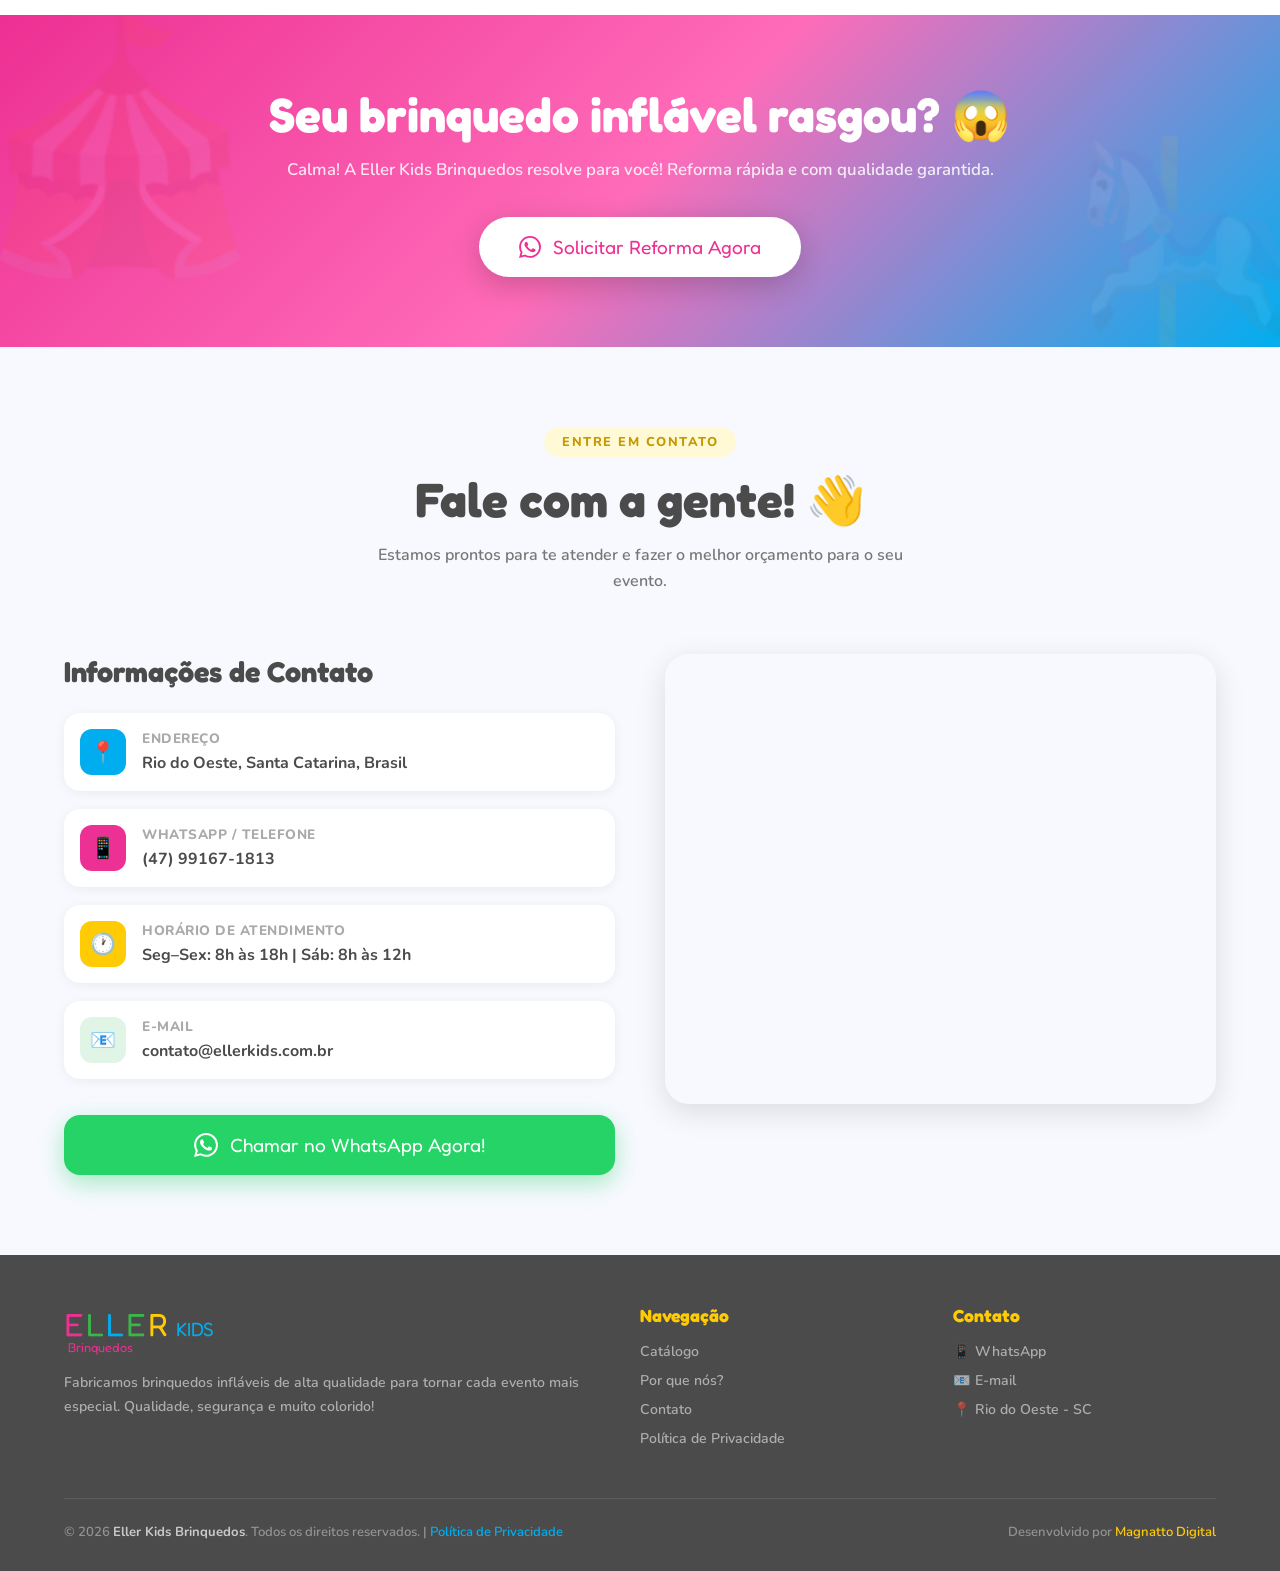
==== commit f58ad39c: "Add files via upload" ====
--- a/index.html
+++ b/index.html
@@ -115,6 +115,16 @@
     <p class="section-subtitle">Clique em qualquer produto para ver todos os detalhes, medidas e especificações técnicas.</p>
   </div>
 
+  <div class="category-filters fade-up">
+    <button class="filter-btn active" data-category="all">🎪 Todos</button>
+    <button class="filter-btn" data-category="piscina">🎱 Piscinas de Bolinha</button>
+    <button class="filter-btn" data-category="tobogan">🎢 Tobogãns</button>
+    <button class="filter-btn" data-category="cama">🤸 Cama Elástica</button>
+    <button class="filter-btn" data-category="futebol">⚽ Futebol de Sabão</button>
+    <button class="filter-btn" data-category="castelo">🏰 Obstáculos</button>
+    <!--<button class="filter-btn" data-category="obstaculos">🏃 Obstáculos</button>-->
+  </div>
+
   <div class="catalog-grid" id="catalogGrid">
     <!-- Products injected by JS -->
   </div>
--- a/style.css
+++ b/style.css
@@ -1,1080 +1,1151 @@
-/* ===== CSS VARIABLES ===== */
-  :root {
-    --blue: #00aeef;
-    --pink: #ed3093;
-    --yellow: #ffcb04;
-    --dark: #4b4b4b;
-    --green: #3cb54a;
-    --white: #ffffff;
-    --light-bg: #f8f9ff;
-  }
-
-  * { margin: 0; padding: 0; box-sizing: border-box; }
-
-  html { scroll-behavior: smooth; }
-
-  body {
-    font-family: 'Nunito', sans-serif;
-    color: var(--dark);
-    overflow-x: hidden;
-  }
-
-  /* ===== DISPLAY FONT SIMULATION (Sugo Display style) ===== */
-  .display-font {
-    font-family: 'Fredoka One', cursive;
-    letter-spacing: 0.5px;
-  }
-
-  /* ===== NAVBAR ===== */
-  .navbar {
-    position: fixed;
-    top: 0; left: 0; right: 0;
-    z-index: 1000;
-    background: var(--white);
-    box-shadow: 0 2px 20px rgba(0,0,0,0.12);
-    padding: 0 5%;
-    display: flex;
-    align-items: center;
-    justify-content: space-between;
-    height: 72px;
-  }
-
-  .navbar-logo img {
-    height: 52px;
-    width: auto;
-  }
-
-  .navbar-logo .logo-text {
-    font-family: 'Fredoka One', cursive;
-    font-size: 1.8rem;
-    display: flex;
-    gap: 0;
-  }
-  .navbar-logo .logo-text span:nth-child(1) { color: var(--pink); }
-  .navbar-logo .logo-text span:nth-child(2) { color: var(--green); }
-  .navbar-logo .logo-text span:nth-child(3) { color: var(--blue); }
-  .navbar-logo .logo-text span:nth-child(4) { color: var(--green); }
-  .navbar-logo .logo-text span:nth-child(5) { color: var(--yellow); }
-  .navbar-logo .logo-sub {
-    font-family: 'Fredoka One', cursive;
-    font-size: 0.75rem;
-    color: var(--pink);
-    display: block;
-    text-align: center;
-    margin-top: -4px;
-  }
-
-  .nav-links {
-    display: flex;
-    align-items: center;
-    gap: 30px;
-    list-style: none;
-  }
-
-  .nav-links a {
-    text-decoration: none;
-    color: var(--dark);
-    font-weight: 700;
-    font-size: 0.95rem;
-    transition: color 0.2s;
-    position: relative;
-  }
-
-  .nav-links a::after {
-    content: '';
-    position: absolute;
-    bottom: -4px; left: 0; right: 0;
-    height: 3px;
-    background: var(--pink);
-    border-radius: 2px;
-    transform: scaleX(0);
-    transition: transform 0.2s;
-  }
-
-  .nav-links a:hover { color: var(--pink); }
-  .nav-links a:hover::after { transform: scaleX(1); }
-
-  .btn-whatsapp-nav {
-    background: #25D366;
-    color: white !important;
-    padding: 10px 20px;
-    border-radius: 50px;
-    font-weight: 800 !important;
-    display: flex;
-    align-items: center;
-    gap: 8px;
-    transition: all 0.2s !important;
-    white-space: nowrap;
-  }
-
-  .btn-whatsapp-nav::after { display: none !important; }
-  .btn-whatsapp-nav:hover { background: #1ebe57 !important; transform: scale(1.05); color: white !important; }
-
-  .hamburger {
-    display: none;
-    flex-direction: column;
-    gap: 5px;
-    cursor: pointer;
-    padding: 5px;
-  }
-  .hamburger span {
-    width: 26px; height: 3px;
-    background: var(--dark);
-    border-radius: 2px;
-    transition: all 0.3s;
-  }
-
-  .mobile-menu {
-    display: none;
-    position: fixed;
-    top: 72px; left: 0; right: 0;
-    background: white;
-    padding: 20px 5%;
-    box-shadow: 0 10px 30px rgba(0,0,0,0.15);
-    z-index: 999;
-    flex-direction: column;
-    gap: 16px;
-  }
-  .mobile-menu.open { display: flex; }
-  .mobile-menu a {
-    text-decoration: none;
-    color: var(--dark);
-    font-weight: 700;
-    font-size: 1.1rem;
-    padding: 10px 0;
-    border-bottom: 2px solid #f0f0f0;
-  }
-  .mobile-menu .btn-whatsapp-nav {
-    text-align: center;
-    justify-content: center;
-    margin-top: 8px;
-  }
-
-  /* ===== HERO ===== */
-  .hero {
-    min-height: 100vh;
-    background: linear-gradient(135deg, #e8f8ff 0%, #fff0f7 50%, #fffde8 100%);
-    position: relative;
-    overflow: hidden;
-    display: flex;
-    align-items: center;
-    padding: 100px 5% 60px;
-  }
-
-  .hero-blob-1 {
-    position: absolute;
-    top: -80px; left: -80px;
-    width: 400px; height: 400px;
-    background: var(--blue);
-    border-radius: 50%;
-    opacity: 0.15;
-  }
-
-  .hero-blob-2 {
-    position: absolute;
-    bottom: -100px; right: -60px;
-    width: 350px; height: 350px;
-    background: var(--pink);
-    border-radius: 50%;
-    opacity: 0.15;
-  }
-
-  .hero-blob-3 {
-    position: absolute;
-    top: 40%; right: 15%;
-    width: 200px; height: 200px;
-    background: var(--yellow);
-    border-radius: 50%;
-    opacity: 0.2;
-  }
-
-  .hero-content {
-    position: relative;
-    z-index: 2;
-    max-width: 600px;
-  }
-
-  .hero-tag {
-    display: inline-block;
-    background: var(--yellow);
-    color: var(--dark);
-    font-weight: 800;
-    font-size: 0.85rem;
-    padding: 6px 16px;
-    border-radius: 50px;
-    margin-bottom: 20px;
-    text-transform: uppercase;
-    letter-spacing: 1px;
-  }
-
-  .hero h1 {
-    font-family: 'Fredoka One', cursive;
-    font-size: clamp(2.8rem, 6vw, 4.5rem);
-    line-height: 1.1;
-    margin-bottom: 20px;
-    color: var(--dark);
-  }
-
-  .hero h1 .highlight-blue { color: var(--blue); }
-  .hero h1 .highlight-pink { color: var(--pink); }
-  .hero h1 .highlight-yellow { color: var(--yellow); }
-
-  .hero p {
-    font-size: 1.15rem;
-    color: #666;
-    line-height: 1.7;
-    margin-bottom: 36px;
-    font-weight: 600;
-  }
-
-  .hero-buttons {
-    display: flex;
-    gap: 16px;
-    flex-wrap: wrap;
-  }
-
-  .btn-primary {
-    background: var(--pink);
-    color: white;
-    padding: 16px 32px;
-    border-radius: 50px;
-    font-family: 'Fredoka One', cursive;
-    font-size: 1.15rem;
-    text-decoration: none;
-    display: inline-flex;
-    align-items: center;
-    gap: 10px;
-    transition: all 0.25s;
-    box-shadow: 0 8px 25px rgba(237,48,147,0.4);
-  }
-  .btn-primary:hover { transform: translateY(-3px); box-shadow: 0 12px 30px rgba(237,48,147,0.5); }
-
-  .btn-secondary {
-    background: var(--blue);
-    color: white;
-    padding: 16px 32px;
-    border-radius: 50px;
-    font-family: 'Fredoka One', cursive;
-    font-size: 1.15rem;
-    text-decoration: none;
-    display: inline-flex;
-    align-items: center;
-    gap: 10px;
-    transition: all 0.25s;
-    box-shadow: 0 8px 25px rgba(0,174,239,0.4);
-  }
-  .btn-secondary:hover { transform: translateY(-3px); box-shadow: 0 12px 30px rgba(0,174,239,0.5); }
-
-  .hero-stats {
-    display: flex;
-    gap: 30px;
-    margin-top: 50px;
-    flex-wrap: wrap;
-  }
-
-  .stat {
-    text-align: center;
-  }
-
-  .stat-number {
-    font-family: 'Fredoka One', cursive;
-    font-size: 2rem;
-    line-height: 1;
-  }
-
-  .stat-label {
-    font-size: 0.8rem;
-    font-weight: 700;
-    color: #888;
-    text-transform: uppercase;
-    letter-spacing: 0.5px;
-  }
-
-  .stat:nth-child(1) .stat-number { color: var(--blue); }
-  .stat:nth-child(2) .stat-number { color: var(--pink); }
-  .stat:nth-child(3) .stat-number { color: var(--yellow); }
-
-  .hero-image-area {
-    position: absolute;
-    right: 0; top: 0; bottom: 0;
-    width: 45%;
-    display: flex;
-    align-items: center;
-    justify-content: center;
-    overflow: hidden;
-  }
-
-  .hero-img-placeholder {
-    width: 100%;
-    height: 100%;
-    object-fit: cover;
-    opacity: 0.9;
-  }
-
-  .hero-floating-card {
-    position: absolute;
-    bottom: 12%; left: 5%;
-    background: white;
-    border-radius: 20px;
-    padding: 16px 20px;
-    box-shadow: 0 10px 40px rgba(0,0,0,0.15);
-    display: flex;
-    align-items: center;
-    gap: 14px;
-    z-index: 3;
-    animation: float 3s ease-in-out infinite;
-  }
-
-  @keyframes float {
-    0%, 100% { transform: translateY(0); }
-    50% { transform: translateY(-8px); }
-  }
-
-  .hero-floating-card .icon {
-    width: 48px; height: 48px;
-    background: var(--yellow);
-    border-radius: 12px;
-    display: flex;
-    align-items: center;
-    justify-content: center;
-    font-size: 1.5rem;
-  }
-
-  .hero-floating-card .card-text strong {
-    display: block;
-    font-weight: 800;
-    color: var(--dark);
-    font-size: 0.9rem;
-  }
-
-  .hero-floating-card .card-text span {
-    font-size: 0.78rem;
-    color: #888;
-    font-weight: 600;
-  }
-
-  /* ===== SECTION COMMON ===== */
-  section { padding: 80px 5%; }
-
-  .section-header {
-    text-align: center;
-    margin-bottom: 60px;
-  }
-
-  .section-tag {
-    display: inline-block;
-    padding: 6px 18px;
-    border-radius: 50px;
-    font-weight: 800;
-    font-size: 0.8rem;
-    text-transform: uppercase;
-    letter-spacing: 1.5px;
-    margin-bottom: 14px;
-  }
-
-  .section-tag.blue { background: #e0f5ff; color: var(--blue); }
-  .section-tag.pink { background: #ffe0f0; color: var(--pink); }
-  .section-tag.yellow { background: #fff9d6; color: #c49a00; }
-
-  .section-title {
-    font-family: 'Fredoka One', cursive;
-    font-size: clamp(2rem, 4vw, 3rem);
-    color: var(--dark);
-    margin-bottom: 14px;
-    line-height: 1.2;
-  }
-
-  .section-subtitle {
-    font-size: 1rem;
-    color: #777;
-    font-weight: 600;
-    max-width: 560px;
-    margin: 0 auto;
-    line-height: 1.6;
-  }
-
-  /* ===== WAVE DIVIDERS ===== */
-  .wave-top {
-    width: 100%;
-    overflow: hidden;
-    line-height: 0;
-    margin-bottom: -2px;
-  }
-  .wave-top svg { display: block; }
-
-  /* ===== CATALOG ===== */
-  .catalog-section {
-    background: var(--light-bg);
-    padding: 80px 5%;
-  }
-
-  .catalog-grid {
-    display: grid;
-    grid-template-columns: repeat(auto-fill, minmax(300px, 1fr));
-    gap: 30px;
-    max-width: 1300px;
-    margin: 0 auto;
-  }
-
-  .product-card {
-    background: white;
-    border-radius: 24px;
-    overflow: hidden;
-    box-shadow: 0 4px 20px rgba(0,0,0,0.08);
-    transition: all 0.3s ease;
-    cursor: pointer;
-    position: relative;
-  }
-
-  .product-card:hover {
-    transform: translateY(-8px);
-    box-shadow: 0 20px 50px rgba(0,0,0,0.15);
-  }
-
-  .product-card-badge {
-    position: absolute;
-    top: 14px; left: 14px;
-    z-index: 2;
-    background: var(--yellow);
-    color: var(--dark);
-    font-weight: 800;
-    font-size: 0.72rem;
-    padding: 4px 12px;
-    border-radius: 50px;
-    text-transform: uppercase;
-    letter-spacing: 0.5px;
-  }
-
-  .product-img-wrap {
-    height: 220px;
-    overflow: hidden;
-    background: linear-gradient(135deg, #e0f5ff, #ffe0f5);
-    display: flex;
-    align-items: center;
-    justify-content: center;
-    font-size: 5rem;
-    position: relative;
-  }
-
-  .product-img-wrap img {
-    width: 100%;
-    height: 100%;
-    object-fit: cover;
-    transition: transform 0.4s;
-  }
-
-  .product-card:hover .product-img-wrap img { transform: scale(1.06); }
-
-  .product-img-wrap .emoji-placeholder {
-    font-size: 5rem;
-    filter: drop-shadow(0 8px 20px rgba(0,0,0,0.2));
-  }
-
-  .product-info {
-    padding: 22px;
-  }
-
-  .product-name {
-    font-family: 'Fredoka One', cursive;
-    font-size: 1.3rem;
-    color: var(--dark);
-    margin-bottom: 14px;
-  }
-
-  .product-specs {
-    display: flex;
-    flex-direction: column;
-    gap: 8px;
-    margin-bottom: 20px;
-  }
-
-  .spec-item {
-    display: flex;
-    align-items: center;
-    gap: 8px;
-    font-size: 0.85rem;
-    font-weight: 600;
-    color: #666;
-  }
-
-  .spec-icon {
-    width: 28px; height: 28px;
-    border-radius: 8px;
-    display: flex;
-    align-items: center;
-    justify-content: center;
-    font-size: 0.9rem;
-    flex-shrink: 0;
-  }
-
-  .spec-icon.blue { background: #e0f5ff; }
-  .spec-icon.pink { background: #ffe0f0; }
-  .spec-icon.yellow { background: #fff9d6; }
-
-  .btn-wpp-card {
-    width: 100%;
-    background: #25D366;
-    color: white;
-    border: none;
-    border-radius: 14px;
-    padding: 14px;
-    font-family: 'Fredoka One', cursive;
-    font-size: 1.05rem;
-    cursor: pointer;
-    display: flex;
-    align-items: center;
-    justify-content: center;
-    gap: 10px;
-    transition: all 0.25s;
-    text-decoration: none;
-  }
-
-  .btn-wpp-card:hover { background: #1ebe57; transform: scale(1.02); }
-
-  /* ===== MODAL ===== */
-  .modal-overlay {
-    position: fixed;
-    inset: 0;
-    background: rgba(0,0,0,0.7);
-    backdrop-filter: blur(8px);
-    z-index: 2000;
-    display: flex;
-    align-items: center;
-    justify-content: center;
-    padding: 20px;
-    opacity: 0;
-    visibility: hidden;
-    transition: all 0.3s;
-  }
-
-  .modal-overlay.active {
-    opacity: 1;
-    visibility: visible;
-  }
-
-  .modal-box {
-    background: white;
-    border-radius: 28px;
-    max-width: 750px;
-    width: 100%;
-    max-height: 90vh;
-    overflow-y: auto;
-    position: relative;
-    transform: scale(0.85) translateY(20px);
-    transition: transform 0.3s ease;
-    box-shadow: 0 30px 80px rgba(0,0,0,0.3);
-  }
-
-  .modal-overlay.active .modal-box {
-    transform: scale(1) translateY(0);
-  }
-
-  .modal-close {
-    position: absolute;
-    top: 16px; right: 16px;
-    width: 40px; height: 40px;
-    background: var(--pink);
-    color: white;
-    border: none;
-    border-radius: 50%;
-    font-size: 1.2rem;
-    cursor: pointer;
-    z-index: 10;
-    display: flex;
-    align-items: center;
-    justify-content: center;
-    transition: background 0.2s;
-  }
-  .modal-close:hover { background: #c0207a; }
-
-  .modal-img {
-    width: 100%;
-    height: 300px;
-    object-fit: cover;
-    border-radius: 28px 28px 0 0;
-    background: linear-gradient(135deg, #e0f5ff, #ffe0f5);
-    display: flex;
-    align-items: center;
-    justify-content: center;
-    font-size: 8rem;
-    overflow: hidden;
-  }
-
-  .modal-img img {
-    width: 100%;
-    height: 100%;
-    object-fit: cover;
-  }
-
-  .modal-img .emoji-big {
-    font-size: 8rem;
-    filter: drop-shadow(0 10px 30px rgba(0,0,0,0.2));
-  }
-
-  .modal-body {
-    padding: 30px;
-  }
-
-  .modal-badge {
-    display: inline-block;
-    background: var(--yellow);
-    color: var(--dark);
-    font-weight: 800;
-    font-size: 0.78rem;
-    padding: 4px 14px;
-    border-radius: 50px;
-    text-transform: uppercase;
-    letter-spacing: 0.5px;
-    margin-bottom: 12px;
-  }
-
-  .modal-title {
-    font-family: 'Fredoka One', cursive;
-    font-size: 2rem;
-    color: var(--dark);
-    margin-bottom: 10px;
-  }
-
-  .modal-desc {
-    font-size: 0.95rem;
-    color: #777;
-    line-height: 1.7;
-    font-weight: 600;
-    margin-bottom: 24px;
-  }
-
-  .modal-specs-grid {
-    display: grid;
-    grid-template-columns: repeat(auto-fill, minmax(180px, 1fr));
-    gap: 14px;
-    margin-bottom: 28px;
-  }
-
-  .modal-spec-card {
-    background: var(--light-bg);
-    border-radius: 16px;
-    padding: 16px;
-    display: flex;
-    flex-direction: column;
-    align-items: center;
-    text-align: center;
-    gap: 6px;
-  }
-
-  .modal-spec-card .spec-ico { font-size: 1.6rem; }
-  .modal-spec-card .spec-label { font-size: 0.73rem; font-weight: 700; color: #aaa; text-transform: uppercase; letter-spacing: 0.5px; }
-  .modal-spec-card .spec-value { font-family: 'Fredoka One', cursive; font-size: 1rem; color: var(--dark); }
-
-  .modal-spec-card.blue-card { background: #e0f5ff; }
-  .modal-spec-card.pink-card { background: #ffe0f0; }
-  .modal-spec-card.yellow-card { background: #fff9d6; }
-  .modal-spec-card.green-card { background: #e0f5e5; }
-
-  .btn-wpp-modal {
-    width: 100%;
-    background: #25D366;
-    color: white;
-    border: none;
-    border-radius: 18px;
-    padding: 18px;
-    font-family: 'Fredoka One', cursive;
-    font-size: 1.25rem;
-    cursor: pointer;
-    display: flex;
-    align-items: center;
-    justify-content: center;
-    gap: 12px;
-    transition: all 0.25s;
-    text-decoration: none;
-    box-shadow: 0 8px 25px rgba(37,211,102,0.4);
-  }
-
-  .btn-wpp-modal:hover { background: #1ebe57; box-shadow: 0 12px 35px rgba(37,211,102,0.5); transform: translateY(-2px); }
-
-  /* ===== CTA BANNER ===== */
-  .cta-banner {
-    background: linear-gradient(135deg, var(--pink) 0%, #ff6bb8 50%, var(--blue) 100%);
-    padding: 70px 5%;
-    text-align: center;
-    position: relative;
-    overflow: hidden;
-  }
-
-  .cta-banner::before {
-    content: '🎪';
-    position: absolute;
-    font-size: 15rem;
-    opacity: 0.07;
-    top: -30px; left: -30px;
-  }
-
-  .cta-banner::after {
-    content: '🎠';
-    position: absolute;
-    font-size: 12rem;
-    opacity: 0.07;
-    bottom: -30px; right: -30px;
-  }
-
-  .cta-banner h2 {
-    font-family: 'Fredoka One', cursive;
-    font-size: clamp(2rem, 4vw, 3rem);
-    color: white;
-    margin-bottom: 14px;
-    position: relative;
-  }
-
-  .cta-banner p {
-    color: rgba(255,255,255,0.85);
-    font-size: 1.05rem;
-    font-weight: 600;
-    margin-bottom: 36px;
-    position: relative;
-  }
-
-  .btn-cta-white {
-    background: white;
-    color: var(--pink);
-    padding: 18px 40px;
-    border-radius: 50px;
-    font-family: 'Fredoka One', cursive;
-    font-size: 1.2rem;
-    text-decoration: none;
-    display: inline-flex;
-    align-items: center;
-    gap: 12px;
-    transition: all 0.25s;
-    box-shadow: 0 8px 30px rgba(0,0,0,0.2);
-    position: relative;
-  }
-
-  .btn-cta-white:hover { transform: translateY(-4px) scale(1.03); box-shadow: 0 16px 40px rgba(0,0,0,0.25); }
-
-  /* ===== WHY US ===== */
-  .why-section {
-    background: white;
-    padding: 80px 5%;
-  }
-
-  .features-grid {
-    display: grid;
-    grid-template-columns: repeat(auto-fill, minmax(220px, 1fr));
-    gap: 28px;
-    max-width: 1200px;
-    margin: 0 auto;
-  }
-
-  .feature-card {
-    text-align: center;
-    padding: 36px 24px;
-    border-radius: 24px;
-    transition: transform 0.25s;
-  }
-
-  .feature-card:hover { transform: translateY(-6px); }
-  .feature-card:nth-child(1) { background: #e0f5ff; }
-  .feature-card:nth-child(2) { background: #ffe0f0; }
-  .feature-card:nth-child(3) { background: #fff9d6; }
-  .feature-card:nth-child(4) { background: #e0f5e5; }
-
-  .feature-icon {
-    font-size: 3rem;
-    margin-bottom: 16px;
-    display: block;
-  }
-
-  .feature-title {
-    font-family: 'Fredoka One', cursive;
-    font-size: 1.2rem;
-    color: var(--dark);
-    margin-bottom: 8px;
-  }
-
-  .feature-desc {
-    font-size: 0.88rem;
-    color: #777;
-    font-weight: 600;
-    line-height: 1.6;
-  }
-
-  /* ===== CONTACT ===== */
-  .contact-section {
-    background: var(--light-bg);
-    padding: 80px 5%;
-  }
-
-  .contact-grid {
-    display: grid;
-    grid-template-columns: 1fr 1fr;
-    gap: 50px;
-    max-width: 1200px;
-    margin: 0 auto;
-    align-items: start;
-  }
-
-  .contact-info h3 {
-    font-family: 'Fredoka One', cursive;
-    font-size: 1.8rem;
-    color: var(--dark);
-    margin-bottom: 24px;
-  }
-
-  .contact-items {
-    display: flex;
-    flex-direction: column;
-    gap: 18px;
-    margin-bottom: 36px;
-  }
-
-  .contact-item {
-    display: flex;
-    align-items: flex-start;
-    gap: 16px;
-    padding: 16px;
-    background: white;
-    border-radius: 16px;
-    box-shadow: 0 2px 12px rgba(0,0,0,0.06);
-  }
-
-  .contact-item-icon {
-    width: 46px; height: 46px;
-    border-radius: 12px;
-    display: flex;
-    align-items: center;
-    justify-content: center;
-    font-size: 1.3rem;
-    flex-shrink: 0;
-  }
-
-  .contact-item-icon.blue { background: var(--blue); }
-  .contact-item-icon.pink { background: var(--pink); }
-  .contact-item-icon.yellow { background: var(--yellow); }
-
-  .contact-item-text strong {
-    display: block;
-    font-weight: 800;
-    font-size: 0.85rem;
-    color: #aaa;
-    text-transform: uppercase;
-    letter-spacing: 0.5px;
-    margin-bottom: 4px;
-  }
-
-  .contact-item-text span {
-    font-size: 1rem;
-    font-weight: 700;
-    color: var(--dark);
-  }
-
-  .btn-wpp-contact {
-    display: flex;
-    align-items: center;
-    justify-content: center;
-    gap: 12px;
-    background: #25D366;
-    color: white;
-    padding: 18px 36px;
-    border-radius: 16px;
-    font-family: 'Fredoka One', cursive;
-    font-size: 1.2rem;
-    text-decoration: none;
-    transition: all 0.25s;
-    box-shadow: 0 8px 25px rgba(37,211,102,0.4);
-    width: 100%;
-  }
-
-  .btn-wpp-contact:hover { background: #1ebe57; transform: translateY(-3px); }
-
-  .map-area {
-    border-radius: 24px;
-    overflow: hidden;
-    box-shadow: 0 8px 30px rgba(0,0,0,0.12);
-    height: 450px;
-  }
-
-  .map-area iframe {
-    width: 100%;
-    height: 100%;
-    border: none;
-  }
-
-  /* ===== FOOTER ===== */
-  footer {
-    background: var(--dark);
-    color: white;
-    padding: 50px 5% 30px;
-  }
-
-  .footer-content {
-    display: grid;
-    grid-template-columns: 2fr 1fr 1fr;
-    gap: 50px;
-    max-width: 1200px;
-    margin: 0 auto 40px;
-  }
-
-  .footer-brand .logo-wrap {
-    margin-bottom: 16px;
-  }
-
-  .footer-logo {
-    font-family: 'Fredoka One', cursive;
-    font-size: 2rem;
-    display: flex;
-    align-items: baseline;
-    gap: 2px;
-    margin-bottom: 4px;
-  }
-
-  .footer-logo span:nth-child(1) { color: var(--pink); }
-  .footer-logo span:nth-child(2) { color: var(--green); }
-  .footer-logo span:nth-child(3) { color: var(--blue); }
-  .footer-logo span:nth-child(4) { color: var(--green); }
-  .footer-logo span:nth-child(5) { color: var(--yellow); }
-  .footer-logo-sub {
-    font-family: 'Fredoka One', cursive;
-    font-size: 0.8rem;
-    color: var(--pink);
-    display: block;
-    margin-top: -8px;
-    margin-left: 4px;
-    margin-bottom: 12px;
-  }
-
-  .footer-desc {
-    font-size: 0.88rem;
-    color: rgba(255,255,255,0.55);
-    line-height: 1.7;
-    font-weight: 600;
-  }
-
-  .footer-col h4 {
-    font-family: 'Fredoka One', cursive;
-    font-size: 1.1rem;
-    margin-bottom: 16px;
-    color: var(--yellow);
-  }
-
-  .footer-col a {
-    display: block;
-    color: rgba(255,255,255,0.55);
-    text-decoration: none;
-    font-size: 0.88rem;
-    font-weight: 600;
-    margin-bottom: 10px;
-    transition: color 0.2s;
-  }
-
-  .footer-col a:hover { color: white; }
-
-  .footer-bottom {
-    border-top: 1px solid rgba(255,255,255,0.1);
-    padding-top: 24px;
-    display: flex;
-    align-items: center;
-    justify-content: space-between;
-    flex-wrap: gap;
-    gap: 12px;
-    max-width: 1200px;
-    margin: 0 auto;
-  }
-
-  .footer-bottom p {
-    font-size: 0.82rem;
-    color: rgba(255,255,255,0.4);
-    font-weight: 600;
-  }
-
-  .footer-bottom a { color: var(--blue); text-decoration: none; }
-  .footer-bottom a:hover { text-decoration: underline; }
-
-  .magnatto-link {
-    font-size: 0.82rem;
-    color: rgba(255,255,255,0.4);
-    font-weight: 600;
-  }
-
-  .magnatto-link a { color: var(--yellow); text-decoration: none; }
-  .magnatto-link a:hover { text-decoration: underline; }
-
-  /* ===== WHATSAPP FLOAT ===== */
-  .wpp-float {
-    position: fixed;
-    bottom: 28px; right: 28px;
-    z-index: 1500;
-    background: #25D366;
-    color: white;
-    width: 62px; height: 62px;
-    border-radius: 50%;
-    display: flex;
-    align-items: center;
-    justify-content: center;
-    font-size: 1.9rem;
-    box-shadow: 0 6px 25px rgba(37,211,102,0.5);
-    text-decoration: none;
-    transition: all 0.25s;
-    animation: pulse-wpp 2.5s ease-in-out infinite;
-  }
-
-  .wpp-float:hover { transform: scale(1.12); }
-
-  @keyframes pulse-wpp {
-    0%, 100% { box-shadow: 0 6px 25px rgba(37,211,102,0.5); }
-    50% { box-shadow: 0 6px 40px rgba(37,211,102,0.8); }
-  }
-
-  /* ===== RESPONSIVE ===== */
-  @media (max-width: 1024px) {
-    .hero-image-area { display: none; }
-    .hero-content { max-width: 100%; }
-
-    .contact-grid { grid-template-columns: 1fr; }
-    .map-area { height: 360px; }
-
-    .footer-content { grid-template-columns: 1fr 1fr; }
-  }
-
-  @media (max-width: 768px) {
-    .navbar { padding: 0 4%; }
-    .nav-links { display: none; }
-    .hamburger { display: flex; }
-
-    section { padding: 60px 4%; }
-    .catalog-section { padding: 60px 4%; }
-    .contact-section { padding: 60px 4%; }
-    .cta-banner { padding: 50px 4%; }
-    .why-section { padding: 60px 4%; }
-    footer { padding: 40px 4% 24px; }
-
-    .hero { padding: 90px 4% 50px; min-height: auto; }
-
-    .hero-floating-card { left: 4%; }
-
-    .catalog-grid { grid-template-columns: 1fr 1fr; gap: 18px; }
-
-    .footer-content { grid-template-columns: 1fr; gap: 30px; }
-
-    .footer-bottom { flex-direction: column; text-align: center; }
-  }
-
-  @media (max-width: 520px) {
-    .catalog-grid { grid-template-columns: 1fr; }
-
-    .hero-stats { gap: 20px; }
-
-    .modal-specs-grid { grid-template-columns: 1fr 1fr; }
-
-    .hero-buttons { flex-direction: column; }
-    .btn-primary, .btn-secondary { width: 100%; justify-content: center; }
-  }
-
-  /* Scroll animation */
-  .fade-up {
-    opacity: 0;
-    transform: translateY(30px);
-    transition: opacity 0.6s ease, transform 0.6s ease;
-  }
-  .fade-up.visible {
-    opacity: 1;
-    transform: translateY(0);
-  }+/* ===== CSS VARIABLES ===== */
+  :root {
+    --blue: #00aeef;
+    --pink: #ed3093;
+    --yellow: #ffcb04;
+    --dark: #4b4b4b;
+    --green: #3cb54a;
+    --white: #ffffff;
+    --light-bg: #f8f9ff;
+  }
+
+  * { margin: 0; padding: 0; box-sizing: border-box; }
+
+  html { scroll-behavior: smooth; }
+
+  body {
+    font-family: 'Nunito', sans-serif;
+    color: var(--dark);
+    overflow-x: hidden;
+  }
+
+  /* ===== DISPLAY FONT SIMULATION (Sugo Display style) ===== */
+  .display-font {
+    font-family: 'Fredoka One', cursive;
+    letter-spacing: 0.5px;
+  }
+
+  /* ===== NAVBAR ===== */
+  .navbar {
+    position: fixed;
+    top: 0; left: 0; right: 0;
+    z-index: 1000;
+    background: var(--white);
+    box-shadow: 0 2px 20px rgba(0,0,0,0.12);
+    padding: 0 5%;
+    display: flex;
+    align-items: center;
+    justify-content: space-between;
+    height: 72px;
+  }
+
+  .navbar-logo img {
+    height: 52px;
+    width: auto;
+  }
+
+  .navbar-logo .logo-text {
+    font-family: 'Fredoka One', cursive;
+    font-size: 1.8rem;
+    display: flex;
+    gap: 0;
+  }
+  .navbar-logo .logo-text span:nth-child(1) { color: var(--pink); }
+  .navbar-logo .logo-text span:nth-child(2) { color: var(--green); }
+  .navbar-logo .logo-text span:nth-child(3) { color: var(--blue); }
+  .navbar-logo .logo-text span:nth-child(4) { color: var(--green); }
+  .navbar-logo .logo-text span:nth-child(5) { color: var(--yellow); }
+  .navbar-logo .logo-sub {
+    font-family: 'Fredoka One', cursive;
+    font-size: 0.75rem;
+    color: var(--pink);
+    display: block;
+    text-align: center;
+    margin-top: -4px;
+  }
+
+  .nav-links {
+    display: flex;
+    align-items: center;
+    gap: 30px;
+    list-style: none;
+  }
+
+  .nav-links a {
+    text-decoration: none;
+    color: var(--dark);
+    font-weight: 700;
+    font-size: 0.95rem;
+    transition: color 0.2s;
+    position: relative;
+  }
+
+  .nav-links a::after {
+    content: '';
+    position: absolute;
+    bottom: -4px; left: 0; right: 0;
+    height: 3px;
+    background: var(--pink);
+    border-radius: 2px;
+    transform: scaleX(0);
+    transition: transform 0.2s;
+  }
+
+  .nav-links a:hover { color: var(--pink); }
+  .nav-links a:hover::after { transform: scaleX(1); }
+
+  .btn-whatsapp-nav {
+    background: #25D366;
+    color: white !important;
+    padding: 10px 20px;
+    border-radius: 50px;
+    font-weight: 800 !important;
+    display: flex;
+    align-items: center;
+    gap: 8px;
+    transition: all 0.2s !important;
+    white-space: nowrap;
+  }
+
+  .btn-whatsapp-nav::after { display: none !important; }
+  .btn-whatsapp-nav:hover { background: #1ebe57 !important; transform: scale(1.05); color: white !important; }
+
+  .hamburger {
+    display: none;
+    flex-direction: column;
+    gap: 5px;
+    cursor: pointer;
+    padding: 5px;
+  }
+  .hamburger span {
+    width: 26px; height: 3px;
+    background: var(--dark);
+    border-radius: 2px;
+    transition: all 0.3s;
+  }
+
+  .mobile-menu {
+    display: none;
+    position: fixed;
+    top: 72px; left: 0; right: 0;
+    background: white;
+    padding: 20px 5%;
+    box-shadow: 0 10px 30px rgba(0,0,0,0.15);
+    z-index: 999;
+    flex-direction: column;
+    gap: 16px;
+  }
+  .mobile-menu.open { display: flex; }
+  .mobile-menu a {
+    text-decoration: none;
+    color: var(--dark);
+    font-weight: 700;
+    font-size: 1.1rem;
+    padding: 10px 0;
+    border-bottom: 2px solid #f0f0f0;
+  }
+  .mobile-menu .btn-whatsapp-nav {
+    text-align: center;
+    justify-content: center;
+    margin-top: 8px;
+  }
+
+  /* ===== HERO ===== */
+  .hero {
+    min-height: 100vh;
+    background: linear-gradient(135deg, #e8f8ff 0%, #fff0f7 50%, #fffde8 100%);
+    position: relative;
+    overflow: hidden;
+    display: flex;
+    align-items: center;
+    padding: 100px 5% 60px;
+  }
+
+  .hero-blob-1 {
+    position: absolute;
+    top: -80px; left: -80px;
+    width: 400px; height: 400px;
+    background: var(--blue);
+    border-radius: 50%;
+    opacity: 0.15;
+  }
+
+  .hero-blob-2 {
+    position: absolute;
+    bottom: -100px; right: -60px;
+    width: 350px; height: 350px;
+    background: var(--pink);
+    border-radius: 50%;
+    opacity: 0.15;
+  }
+
+  .hero-blob-3 {
+    position: absolute;
+    top: 40%; right: 15%;
+    width: 200px; height: 200px;
+    background: var(--yellow);
+    border-radius: 50%;
+    opacity: 0.2;
+  }
+
+  .hero-content {
+    position: relative;
+    z-index: 2;
+    max-width: 600px;
+  }
+
+  .hero-tag {
+    display: inline-block;
+    background: var(--yellow);
+    color: var(--dark);
+    font-weight: 800;
+    font-size: 0.85rem;
+    padding: 6px 16px;
+    border-radius: 50px;
+    margin-bottom: 20px;
+    text-transform: uppercase;
+    letter-spacing: 1px;
+  }
+
+  .hero h1 {
+    font-family: 'Fredoka One', cursive;
+    font-size: clamp(2.8rem, 6vw, 4.5rem);
+    line-height: 1.1;
+    margin-bottom: 20px;
+    color: var(--dark);
+  }
+
+  .hero h1 .highlight-blue { color: var(--blue); }
+  .hero h1 .highlight-pink { color: var(--pink); }
+  .hero h1 .highlight-yellow { color: var(--yellow); }
+
+  .hero p {
+    font-size: 1.15rem;
+    color: #666;
+    line-height: 1.7;
+    margin-bottom: 36px;
+    font-weight: 600;
+  }
+
+  .hero-buttons {
+    display: flex;
+    gap: 16px;
+    flex-wrap: wrap;
+  }
+
+  .btn-primary {
+    background: var(--pink);
+    color: white;
+    padding: 16px 32px;
+    border-radius: 50px;
+    font-family: 'Fredoka One', cursive;
+    font-size: 1.15rem;
+    text-decoration: none;
+    display: inline-flex;
+    align-items: center;
+    gap: 10px;
+    transition: all 0.25s;
+    box-shadow: 0 8px 25px rgba(237,48,147,0.4);
+  }
+  .btn-primary:hover { transform: translateY(-3px); box-shadow: 0 12px 30px rgba(237,48,147,0.5); }
+
+  .btn-secondary {
+    background: var(--blue);
+    color: white;
+    padding: 16px 32px;
+    border-radius: 50px;
+    font-family: 'Fredoka One', cursive;
+    font-size: 1.15rem;
+    text-decoration: none;
+    display: inline-flex;
+    align-items: center;
+    gap: 10px;
+    transition: all 0.25s;
+    box-shadow: 0 8px 25px rgba(0,174,239,0.4);
+  }
+  .btn-secondary:hover { transform: translateY(-3px); box-shadow: 0 12px 30px rgba(0,174,239,0.5); }
+
+  .hero-stats {
+    display: flex;
+    gap: 30px;
+    margin-top: 50px;
+    flex-wrap: wrap;
+  }
+
+  .stat {
+    text-align: center;
+  }
+
+  .stat-number {
+    font-family: 'Fredoka One', cursive;
+    font-size: 2rem;
+    line-height: 1;
+  }
+
+  .stat-label {
+    font-size: 0.8rem;
+    font-weight: 700;
+    color: #888;
+    text-transform: uppercase;
+    letter-spacing: 0.5px;
+  }
+
+  .stat:nth-child(1) .stat-number { color: var(--blue); }
+  .stat:nth-child(2) .stat-number { color: var(--pink); }
+  .stat:nth-child(3) .stat-number { color: var(--yellow); }
+
+  .hero-image-area {
+    position: absolute;
+    right: 0; top: 0; bottom: 0;
+    width: 45%;
+    display: flex;
+    align-items: center;
+    justify-content: center;
+    overflow: hidden;
+  }
+
+  .hero-img-placeholder {
+    width: 100%;
+    height: 100%;
+    object-fit: cover;
+    opacity: 0.9;
+  }
+
+  .hero-floating-card {
+    position: absolute;
+    bottom: 12%; left: 5%;
+    background: white;
+    border-radius: 20px;
+    padding: 16px 20px;
+    box-shadow: 0 10px 40px rgba(0,0,0,0.15);
+    display: flex;
+    align-items: center;
+    gap: 14px;
+    z-index: 3;
+    animation: float 3s ease-in-out infinite;
+  }
+
+  @keyframes float {
+    0%, 100% { transform: translateY(0); }
+    50% { transform: translateY(-8px); }
+  }
+
+  .hero-floating-card .icon {
+    width: 48px; height: 48px;
+    background: var(--yellow);
+    border-radius: 12px;
+    display: flex;
+    align-items: center;
+    justify-content: center;
+    font-size: 1.5rem;
+  }
+
+  .hero-floating-card .card-text strong {
+    display: block;
+    font-weight: 800;
+    color: var(--dark);
+    font-size: 0.9rem;
+  }
+
+  .hero-floating-card .card-text span {
+    font-size: 0.78rem;
+    color: #888;
+    font-weight: 600;
+  }
+
+  /* ===== SECTION COMMON ===== */
+  section { padding: 80px 5%; }
+
+  .section-header {
+    text-align: center;
+    margin-bottom: 60px;
+  }
+
+  .section-tag {
+    display: inline-block;
+    padding: 6px 18px;
+    border-radius: 50px;
+    font-weight: 800;
+    font-size: 0.8rem;
+    text-transform: uppercase;
+    letter-spacing: 1.5px;
+    margin-bottom: 14px;
+  }
+
+  .section-tag.blue { background: #e0f5ff; color: var(--blue); }
+  .section-tag.pink { background: #ffe0f0; color: var(--pink); }
+  .section-tag.yellow { background: #fff9d6; color: #c49a00; }
+
+  .section-title {
+    font-family: 'Fredoka One', cursive;
+    font-size: clamp(2rem, 4vw, 3rem);
+    color: var(--dark);
+    margin-bottom: 14px;
+    line-height: 1.2;
+  }
+
+  .section-subtitle {
+    font-size: 1rem;
+    color: #777;
+    font-weight: 600;
+    max-width: 560px;
+    margin: 0 auto;
+    line-height: 1.6;
+  }
+
+  /* ===== WAVE DIVIDERS ===== */
+  .wave-top {
+    width: 100%;
+    overflow: hidden;
+    line-height: 0;
+    margin-bottom: -2px;
+  }
+  .wave-top svg { display: block; }
+
+  /* ===== CATALOG ===== */
+  .catalog-section {
+    background: var(--light-bg);
+    padding: 80px 5%;
+  }
+
+  .catalog-grid {
+    display: grid;
+    grid-template-columns: repeat(auto-fill, minmax(300px, 1fr));
+    gap: 30px;
+    max-width: 1300px;
+    margin: 0 auto;
+  }
+
+  .product-card {
+    background: white;
+    border-radius: 24px;
+    overflow: hidden;
+    box-shadow: 0 4px 20px rgba(0,0,0,0.08);
+    transition: all 0.3s ease;
+    cursor: pointer;
+    position: relative;
+  }
+
+  .product-card:hover {
+    transform: translateY(-8px);
+    box-shadow: 0 20px 50px rgba(0,0,0,0.15);
+  }
+
+  .product-card-badge {
+    position: absolute;
+    top: 14px; left: 14px;
+    z-index: 2;
+    background: var(--yellow);
+    color: var(--dark);
+    font-weight: 800;
+    font-size: 0.72rem;
+    padding: 4px 12px;
+    border-radius: 50px;
+    text-transform: uppercase;
+    letter-spacing: 0.5px;
+  }
+
+  .product-img-wrap {
+    height: 220px;
+    overflow: hidden;
+    background: linear-gradient(135deg, #e0f5ff, #ffe0f5);
+    display: flex;
+    align-items: center;
+    justify-content: center;
+    font-size: 5rem;
+    position: relative;
+  }
+
+  .product-img-wrap img {
+    width: 100%;
+    height: 100%;
+    object-fit: cover;
+    object-position: center;
+    display: block;
+    transition: transform 0.4s;
+  }
+
+  .product-card:hover .product-img-wrap img { transform: scale(1.06); }
+
+  .product-img-wrap .emoji-placeholder {
+    font-size: 5rem;
+    filter: drop-shadow(0 8px 20px rgba(0,0,0,0.2));
+  }
+
+  .product-info {
+    padding: 22px;
+  }
+
+  .product-name {
+    font-family: 'Fredoka One', cursive;
+    font-size: 1.3rem;
+    color: var(--dark);
+    margin-bottom: 14px;
+  }
+
+  .product-specs {
+    display: flex;
+    flex-direction: column;
+    gap: 8px;
+    margin-bottom: 20px;
+  }
+
+  .spec-item {
+    display: flex;
+    align-items: center;
+    gap: 8px;
+    font-size: 0.85rem;
+    font-weight: 600;
+    color: #666;
+  }
+
+  .spec-icon {
+    width: 28px; height: 28px;
+    border-radius: 8px;
+    display: flex;
+    align-items: center;
+    justify-content: center;
+    font-size: 0.9rem;
+    flex-shrink: 0;
+  }
+
+  .spec-icon.blue { background: #e0f5ff; }
+  .spec-icon.pink { background: #ffe0f0; }
+  .spec-icon.yellow { background: #fff9d6; }
+
+  .btn-wpp-card {
+    width: 100%;
+    background: #25D366;
+    color: white;
+    border: none;
+    border-radius: 14px;
+    padding: 14px;
+    font-family: 'Fredoka One', cursive;
+    font-size: 1.05rem;
+    cursor: pointer;
+    display: flex;
+    align-items: center;
+    justify-content: center;
+    gap: 10px;
+    transition: all 0.25s;
+    text-decoration: none;
+  }
+
+  .btn-wpp-card:hover { background: #1ebe57; transform: scale(1.02); }
+
+  /* ===== MODAL ===== */
+  .modal-overlay {
+    position: fixed;
+    inset: 0;
+    background: rgba(0,0,0,0.7);
+    backdrop-filter: blur(8px);
+    z-index: 2000;
+    display: flex;
+    align-items: center;
+    justify-content: center;
+    padding: 20px;
+    opacity: 0;
+    visibility: hidden;
+    transition: all 0.3s;
+  }
+
+  .modal-overlay.active {
+    opacity: 1;
+    visibility: visible;
+  }
+
+  .modal-box {
+    background: white;
+    border-radius: 28px;
+    max-width: 750px;
+    width: 100%;
+    max-height: 90vh;
+    overflow-y: auto;
+    position: relative;
+    transform: scale(0.85) translateY(20px);
+    transition: transform 0.3s ease;
+    box-shadow: 0 30px 80px rgba(0,0,0,0.3);
+  }
+
+  .modal-overlay.active .modal-box {
+    transform: scale(1) translateY(0);
+  }
+
+  .modal-close {
+    position: absolute;
+    top: 16px; right: 16px;
+    width: 40px; height: 40px;
+    background: var(--pink);
+    color: white;
+    border: none;
+    border-radius: 50%;
+    font-size: 1.2rem;
+    cursor: pointer;
+    z-index: 10;
+    display: flex;
+    align-items: center;
+    justify-content: center;
+    transition: background 0.2s;
+  }
+  .modal-close:hover { background: #c0207a; }
+
+  .modal-img {
+    width: 100%;
+    height: 320px;
+    border-radius: 28px 28px 0 0;
+    background: linear-gradient(135deg, #e0f5ff, #ffe0f5);
+    display: flex;
+    align-items: center;
+    justify-content: center;
+    font-size: 8rem;
+    overflow: hidden;
+    position: relative;
+  }
+
+  .modal-img img {
+    position: absolute;
+    top: 0; left: 0;
+    width: 100%;
+    height: 100%;
+    object-fit: cover;
+    object-position: center;
+    display: block;
+  }
+
+  .modal-img .emoji-big {
+    font-size: 8rem;
+    filter: drop-shadow(0 10px 30px rgba(0,0,0,0.2));
+    position: relative;
+    z-index: 1;
+  }
+
+  .modal-body {
+    padding: 30px;
+  }
+
+  .modal-badge {
+    display: inline-block;
+    background: var(--yellow);
+    color: var(--dark);
+    font-weight: 800;
+    font-size: 0.78rem;
+    padding: 4px 14px;
+    border-radius: 50px;
+    text-transform: uppercase;
+    letter-spacing: 0.5px;
+    margin-bottom: 12px;
+  }
+
+  .modal-title {
+    font-family: 'Fredoka One', cursive;
+    font-size: 2rem;
+    color: var(--dark);
+    margin-bottom: 10px;
+  }
+
+  .modal-desc {
+    font-size: 0.95rem;
+    color: #777;
+    line-height: 1.7;
+    font-weight: 600;
+    margin-bottom: 24px;
+  }
+
+  .modal-specs-grid {
+    display: grid;
+    grid-template-columns: repeat(auto-fill, minmax(180px, 1fr));
+    gap: 14px;
+    margin-bottom: 28px;
+  }
+
+  .modal-spec-card {
+    background: var(--light-bg);
+    border-radius: 16px;
+    padding: 16px;
+    display: flex;
+    flex-direction: column;
+    align-items: center;
+    text-align: center;
+    gap: 6px;
+  }
+
+  .modal-spec-card .spec-ico { font-size: 1.6rem; }
+  .modal-spec-card .spec-label { font-size: 0.73rem; font-weight: 700; color: #aaa; text-transform: uppercase; letter-spacing: 0.5px; }
+  .modal-spec-card .spec-value { font-family: 'Fredoka One', cursive; font-size: 1rem; color: var(--dark); }
+
+  .modal-spec-card.blue-card { background: #e0f5ff; }
+  .modal-spec-card.pink-card { background: #ffe0f0; }
+  .modal-spec-card.yellow-card { background: #fff9d6; }
+  .modal-spec-card.green-card { background: #e0f5e5; }
+
+  .btn-wpp-modal {
+    width: 100%;
+    background: #25D366;
+    color: white;
+    border: none;
+    border-radius: 18px;
+    padding: 18px;
+    font-family: 'Fredoka One', cursive;
+    font-size: 1.25rem;
+    cursor: pointer;
+    display: flex;
+    align-items: center;
+    justify-content: center;
+    gap: 12px;
+    transition: all 0.25s;
+    text-decoration: none;
+    box-shadow: 0 8px 25px rgba(37,211,102,0.4);
+  }
+
+  .btn-wpp-modal:hover { background: #1ebe57; box-shadow: 0 12px 35px rgba(37,211,102,0.5); transform: translateY(-2px); }
+
+  /* ===== CTA BANNER ===== */
+  .cta-banner {
+    background: linear-gradient(135deg, var(--pink) 0%, #ff6bb8 50%, var(--blue) 100%);
+    padding: 70px 5%;
+    text-align: center;
+    position: relative;
+    overflow: hidden;
+  }
+
+  .cta-banner::before {
+    content: '🎪';
+    position: absolute;
+    font-size: 15rem;
+    opacity: 0.07;
+    top: -30px; left: -30px;
+  }
+
+  .cta-banner::after {
+    content: '🎠';
+    position: absolute;
+    font-size: 12rem;
+    opacity: 0.07;
+    bottom: -30px; right: -30px;
+  }
+
+  .cta-banner h2 {
+    font-family: 'Fredoka One', cursive;
+    font-size: clamp(2rem, 4vw, 3rem);
+    color: white;
+    margin-bottom: 14px;
+    position: relative;
+  }
+
+  .cta-banner p {
+    color: rgba(255,255,255,0.85);
+    font-size: 1.05rem;
+    font-weight: 600;
+    margin-bottom: 36px;
+    position: relative;
+  }
+
+  .btn-cta-white {
+    background: white;
+    color: var(--pink);
+    padding: 18px 40px;
+    border-radius: 50px;
+    font-family: 'Fredoka One', cursive;
+    font-size: 1.2rem;
+    text-decoration: none;
+    display: inline-flex;
+    align-items: center;
+    gap: 12px;
+    transition: all 0.25s;
+    box-shadow: 0 8px 30px rgba(0,0,0,0.2);
+    position: relative;
+  }
+
+  .btn-cta-white:hover { transform: translateY(-4px) scale(1.03); box-shadow: 0 16px 40px rgba(0,0,0,0.25); }
+
+  /* ===== WHY US ===== */
+  .why-section {
+    background: white;
+    padding: 80px 5%;
+  }
+
+  .features-grid {
+    display: grid;
+    grid-template-columns: repeat(auto-fill, minmax(220px, 1fr));
+    gap: 28px;
+    max-width: 1200px;
+    margin: 0 auto;
+  }
+
+  .feature-card {
+    text-align: center;
+    padding: 36px 24px;
+    border-radius: 24px;
+    transition: transform 0.25s;
+  }
+
+  .feature-card:hover { transform: translateY(-6px); }
+  .feature-card:nth-child(1) { background: #e0f5ff; }
+  .feature-card:nth-child(2) { background: #ffe0f0; }
+  .feature-card:nth-child(3) { background: #fff9d6; }
+  .feature-card:nth-child(4) { background: #e0f5e5; }
+
+  .feature-icon {
+    font-size: 3rem;
+    margin-bottom: 16px;
+    display: block;
+  }
+
+  .feature-title {
+    font-family: 'Fredoka One', cursive;
+    font-size: 1.2rem;
+    color: var(--dark);
+    margin-bottom: 8px;
+  }
+
+  .feature-desc {
+    font-size: 0.88rem;
+    color: #777;
+    font-weight: 600;
+    line-height: 1.6;
+  }
+
+  /* ===== CONTACT ===== */
+  .contact-section {
+    background: var(--light-bg);
+    padding: 80px 5%;
+  }
+
+  .contact-grid {
+    display: grid;
+    grid-template-columns: 1fr 1fr;
+    gap: 50px;
+    max-width: 1200px;
+    margin: 0 auto;
+    align-items: start;
+  }
+
+  .contact-info h3 {
+    font-family: 'Fredoka One', cursive;
+    font-size: 1.8rem;
+    color: var(--dark);
+    margin-bottom: 24px;
+  }
+
+  .contact-items {
+    display: flex;
+    flex-direction: column;
+    gap: 18px;
+    margin-bottom: 36px;
+  }
+
+  .contact-item {
+    display: flex;
+    align-items: flex-start;
+    gap: 16px;
+    padding: 16px;
+    background: white;
+    border-radius: 16px;
+    box-shadow: 0 2px 12px rgba(0,0,0,0.06);
+  }
+
+  .contact-item-icon {
+    width: 46px; height: 46px;
+    border-radius: 12px;
+    display: flex;
+    align-items: center;
+    justify-content: center;
+    font-size: 1.3rem;
+    flex-shrink: 0;
+  }
+
+  .contact-item-icon.blue { background: var(--blue); }
+  .contact-item-icon.pink { background: var(--pink); }
+  .contact-item-icon.yellow { background: var(--yellow); }
+
+  .contact-item-text strong {
+    display: block;
+    font-weight: 800;
+    font-size: 0.85rem;
+    color: #aaa;
+    text-transform: uppercase;
+    letter-spacing: 0.5px;
+    margin-bottom: 4px;
+  }
+
+  .contact-item-text span {
+    font-size: 1rem;
+    font-weight: 700;
+    color: var(--dark);
+  }
+
+  .btn-wpp-contact {
+    display: flex;
+    align-items: center;
+    justify-content: center;
+    gap: 12px;
+    background: #25D366;
+    color: white;
+    padding: 18px 36px;
+    border-radius: 16px;
+    font-family: 'Fredoka One', cursive;
+    font-size: 1.2rem;
+    text-decoration: none;
+    transition: all 0.25s;
+    box-shadow: 0 8px 25px rgba(37,211,102,0.4);
+    width: 100%;
+  }
+
+  .btn-wpp-contact:hover { background: #1ebe57; transform: translateY(-3px); }
+
+  .map-area {
+    border-radius: 24px;
+    overflow: hidden;
+    box-shadow: 0 8px 30px rgba(0,0,0,0.12);
+    height: 450px;
+  }
+
+  .map-area iframe {
+    width: 100%;
+    height: 100%;
+    border: none;
+  }
+
+  /* ===== FOOTER ===== */
+  footer {
+    background: var(--dark);
+    color: white;
+    padding: 50px 5% 30px;
+  }
+
+  .footer-content {
+    display: grid;
+    grid-template-columns: 2fr 1fr 1fr;
+    gap: 50px;
+    max-width: 1200px;
+    margin: 0 auto 40px;
+  }
+
+  .footer-brand .logo-wrap {
+    margin-bottom: 16px;
+  }
+
+  .footer-logo {
+    font-family: 'Fredoka One', cursive;
+    font-size: 2rem;
+    display: flex;
+    align-items: baseline;
+    gap: 2px;
+    margin-bottom: 4px;
+  }
+
+  .footer-logo span:nth-child(1) { color: var(--pink); }
+  .footer-logo span:nth-child(2) { color: var(--green); }
+  .footer-logo span:nth-child(3) { color: var(--blue); }
+  .footer-logo span:nth-child(4) { color: var(--green); }
+  .footer-logo span:nth-child(5) { color: var(--yellow); }
+  .footer-logo-sub {
+    font-family: 'Fredoka One', cursive;
+    font-size: 0.8rem;
+    color: var(--pink);
+    display: block;
+    margin-top: -8px;
+    margin-left: 4px;
+    margin-bottom: 12px;
+  }
+
+  .footer-desc {
+    font-size: 0.88rem;
+    color: rgba(255,255,255,0.55);
+    line-height: 1.7;
+    font-weight: 600;
+  }
+
+  .footer-col h4 {
+    font-family: 'Fredoka One', cursive;
+    font-size: 1.1rem;
+    margin-bottom: 16px;
+    color: var(--yellow);
+  }
+
+  .footer-col a {
+    display: block;
+    color: rgba(255,255,255,0.55);
+    text-decoration: none;
+    font-size: 0.88rem;
+    font-weight: 600;
+    margin-bottom: 10px;
+    transition: color 0.2s;
+  }
+
+  .footer-col a:hover { color: white; }
+
+  .footer-bottom {
+    border-top: 1px solid rgba(255,255,255,0.1);
+    padding-top: 24px;
+    display: flex;
+    align-items: center;
+    justify-content: space-between;
+    flex-wrap: gap;
+    gap: 12px;
+    max-width: 1200px;
+    margin: 0 auto;
+  }
+
+  .footer-bottom p {
+    font-size: 0.82rem;
+    color: rgba(255,255,255,0.4);
+    font-weight: 600;
+  }
+
+  .footer-bottom a { color: var(--blue); text-decoration: none; }
+  .footer-bottom a:hover { text-decoration: underline; }
+
+  .magnatto-link {
+    font-size: 0.82rem;
+    color: rgba(255,255,255,0.4);
+    font-weight: 600;
+  }
+
+  .magnatto-link a { color: var(--yellow); text-decoration: none; }
+  .magnatto-link a:hover { text-decoration: underline; }
+
+  /* ===== WHATSAPP FLOAT ===== */
+  .wpp-float {
+    position: fixed;
+    bottom: 28px; right: 28px;
+    z-index: 1500;
+    background: #25D366;
+    color: white;
+    width: 62px; height: 62px;
+    border-radius: 50%;
+    display: flex;
+    align-items: center;
+    justify-content: center;
+    font-size: 1.9rem;
+    box-shadow: 0 6px 25px rgba(37,211,102,0.5);
+    text-decoration: none;
+    transition: all 0.25s;
+    animation: pulse-wpp 2.5s ease-in-out infinite;
+  }
+
+  .wpp-float:hover { transform: scale(1.12); }
+
+  @keyframes pulse-wpp {
+    0%, 100% { box-shadow: 0 6px 25px rgba(37,211,102,0.5); }
+    50% { box-shadow: 0 6px 40px rgba(37,211,102,0.8); }
+  }
+
+  /* ===== RESPONSIVE ===== */
+  @media (max-width: 1024px) {
+    .hero-image-area { display: none; }
+    .hero-content { max-width: 100%; }
+
+    .contact-grid { grid-template-columns: 1fr; }
+    .map-area { height: 360px; }
+
+    .footer-content { grid-template-columns: 1fr 1fr; }
+  }
+
+  @media (max-width: 768px) {
+    .navbar { padding: 0 4%; }
+    .nav-links { display: none; }
+    .hamburger { display: flex; }
+
+    section { padding: 60px 4%; }
+    .catalog-section { padding: 60px 4%; }
+    .contact-section { padding: 60px 4%; }
+    .cta-banner { padding: 50px 4%; }
+    .why-section { padding: 60px 4%; }
+    footer { padding: 40px 4% 24px; }
+
+    .hero { padding: 90px 4% 50px; min-height: auto; }
+
+    .hero-floating-card { left: 4%; }
+
+    .catalog-grid { grid-template-columns: 1fr 1fr; gap: 18px; }
+
+    .footer-content { grid-template-columns: 1fr; gap: 30px; }
+
+    .footer-bottom { flex-direction: column; text-align: center; }
+  }
+
+  @media (max-width: 520px) {
+    .catalog-grid { grid-template-columns: 1fr; }
+
+    .hero-stats { gap: 20px; }
+
+    .modal-specs-grid { grid-template-columns: 1fr 1fr; }
+
+    .hero-buttons { flex-direction: column; }
+    .btn-primary, .btn-secondary { width: 100%; justify-content: center; }
+  }
+
+  /* Scroll animation */
+  .fade-up {
+    opacity: 0;
+    transform: translateY(30px);
+    transition: opacity 0.6s ease, transform 0.6s ease;
+  }
+  .fade-up.visible {
+    opacity: 1;
+    transform: translateY(0);
+  }
+/* ===== CATEGORY FILTERS ===== */
+.category-filters {
+  display: flex;
+  flex-wrap: wrap;
+  justify-content: center;
+  gap: 10px;
+  margin: 0 auto 40px;
+  padding: 0 20px;
+  max-width: 900px;
+}
+
+.filter-btn {
+  display: inline-flex;
+  align-items: center;
+  gap: 6px;
+  padding: 10px 20px;
+  border-radius: 50px;
+  border: 2px solid #e0e0e0;
+  background: #fff;
+  color: var(--dark);
+  font-family: 'Nunito', sans-serif;
+  font-size: 0.9rem;
+  font-weight: 700;
+  cursor: pointer;
+  transition: all 0.2s ease;
+  white-space: nowrap;
+}
+
+.filter-btn:hover {
+  border-color: var(--pink);
+  color: var(--pink);
+  transform: translateY(-2px);
+  box-shadow: 0 4px 12px rgba(237,48,147,0.15);
+}
+
+.filter-btn.active {
+  background: linear-gradient(135deg, var(--pink), #ff6bb3);
+  border-color: var(--pink);
+  color: #fff;
+  box-shadow: 0 4px 14px rgba(237,48,147,0.35);
+  transform: translateY(-2px);
+}
+
+.no-products {
+  grid-column: 1 / -1;
+  text-align: center;
+  padding: 60px 20px;
+  font-size: 1.1rem;
+  color: #999;
+  font-weight: 600;
+}
+
+@media (max-width: 600px) {
+  .category-filters {
+    gap: 8px;
+    padding: 0 16px;
+    margin-bottom: 28px;
+  }
+  .filter-btn {
+    font-size: 0.8rem;
+    padding: 8px 14px;
+  }
+}
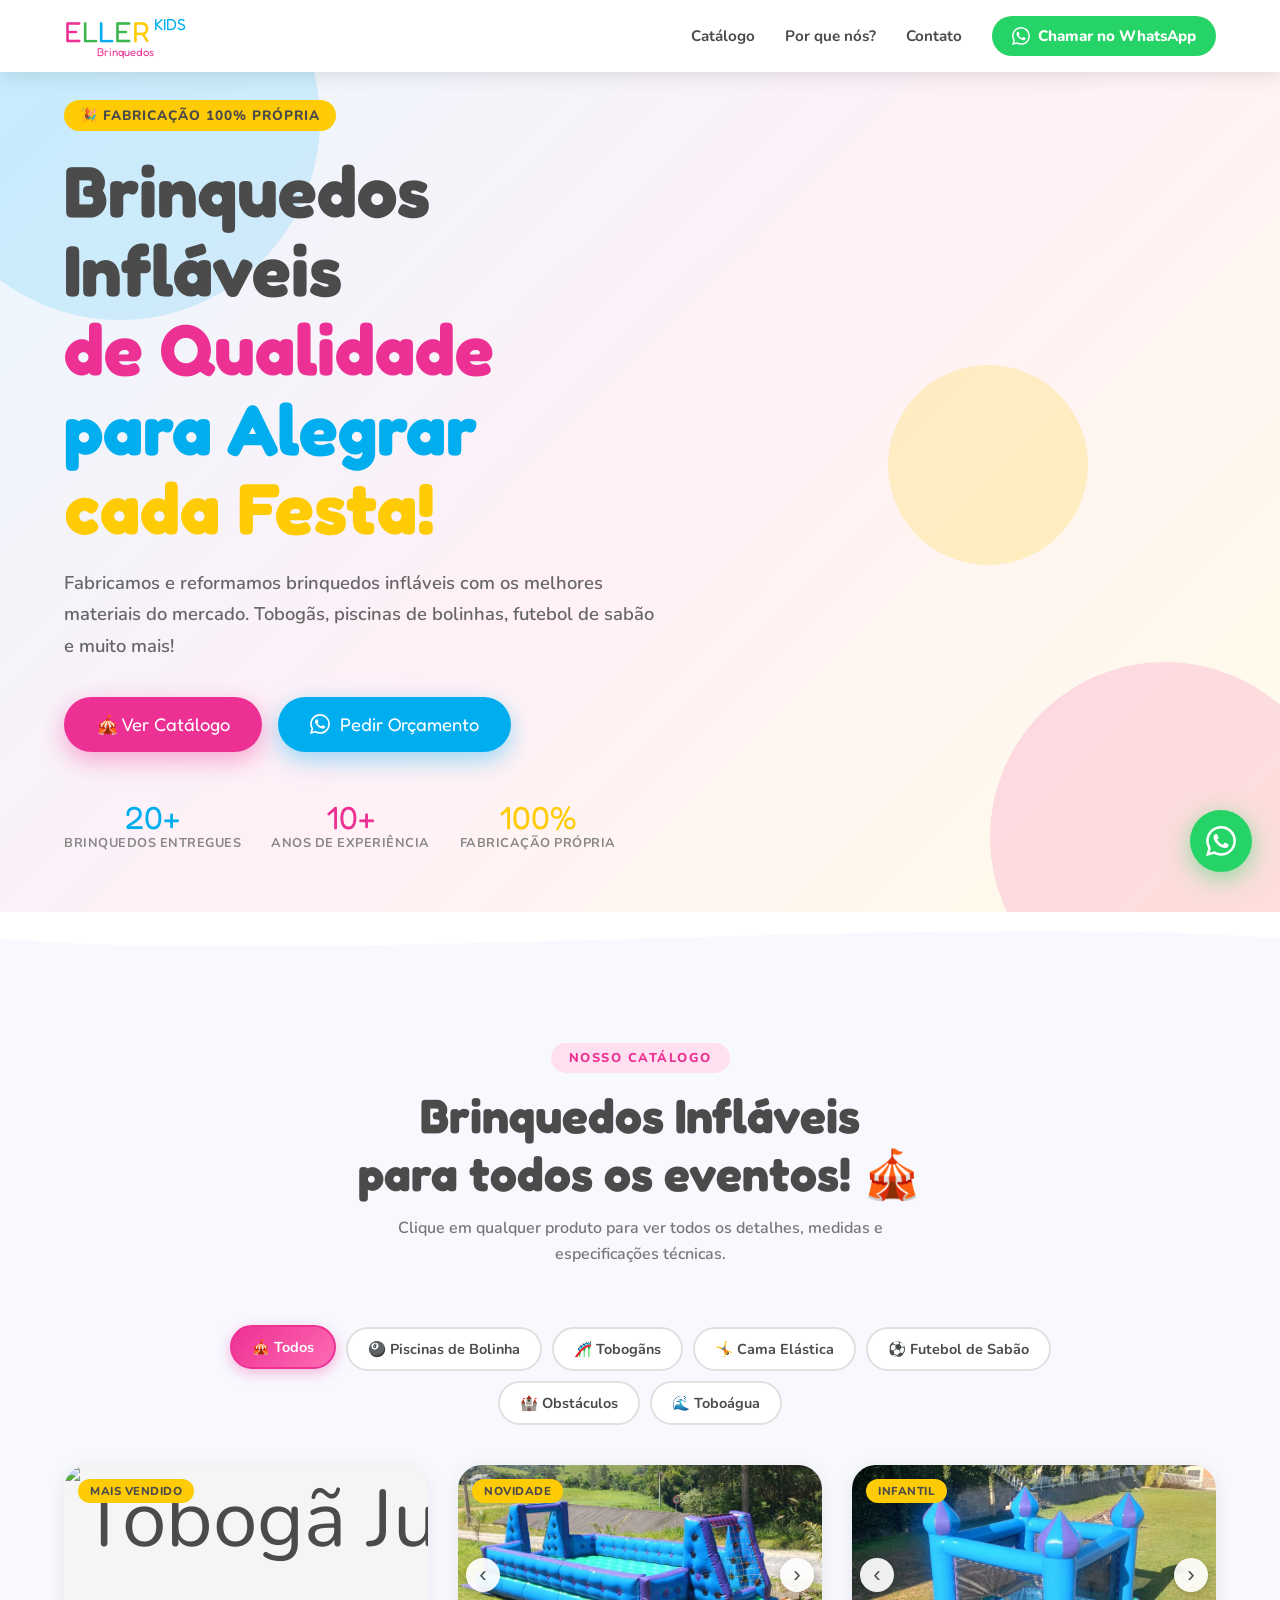
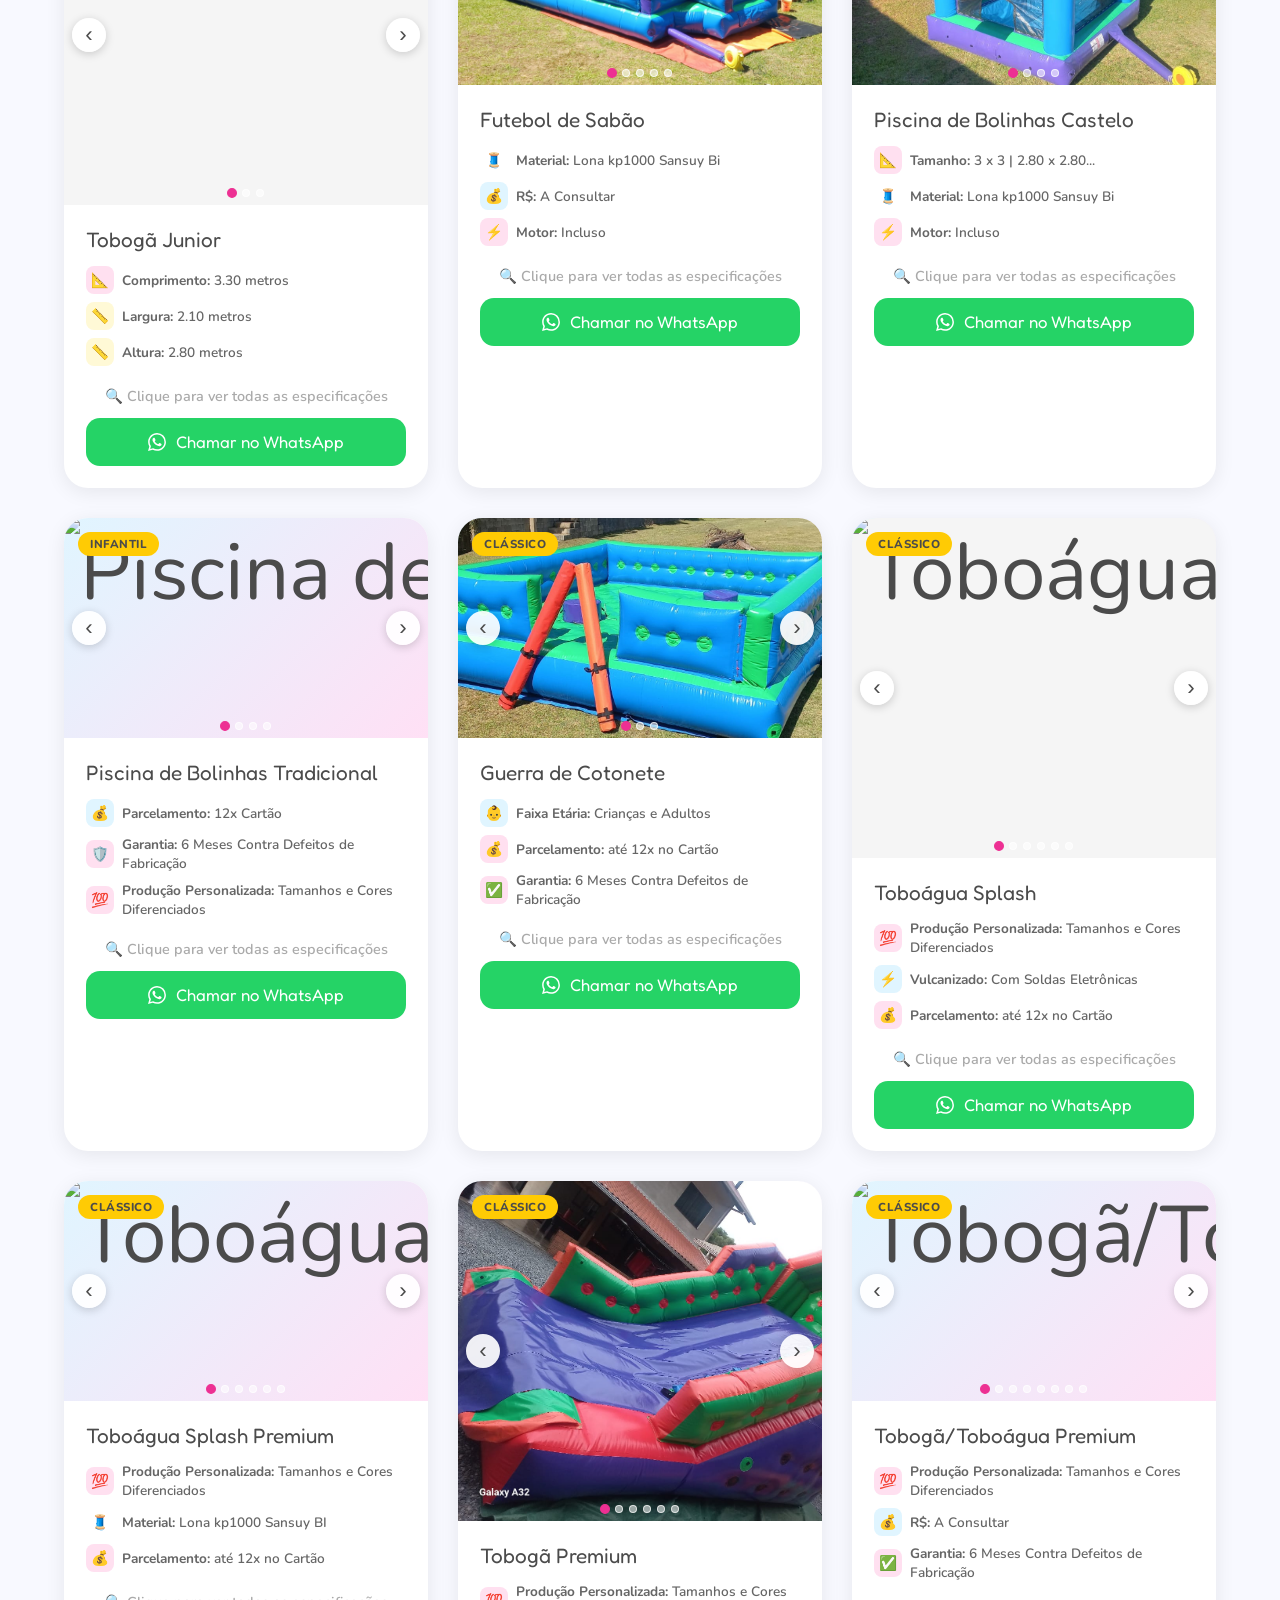
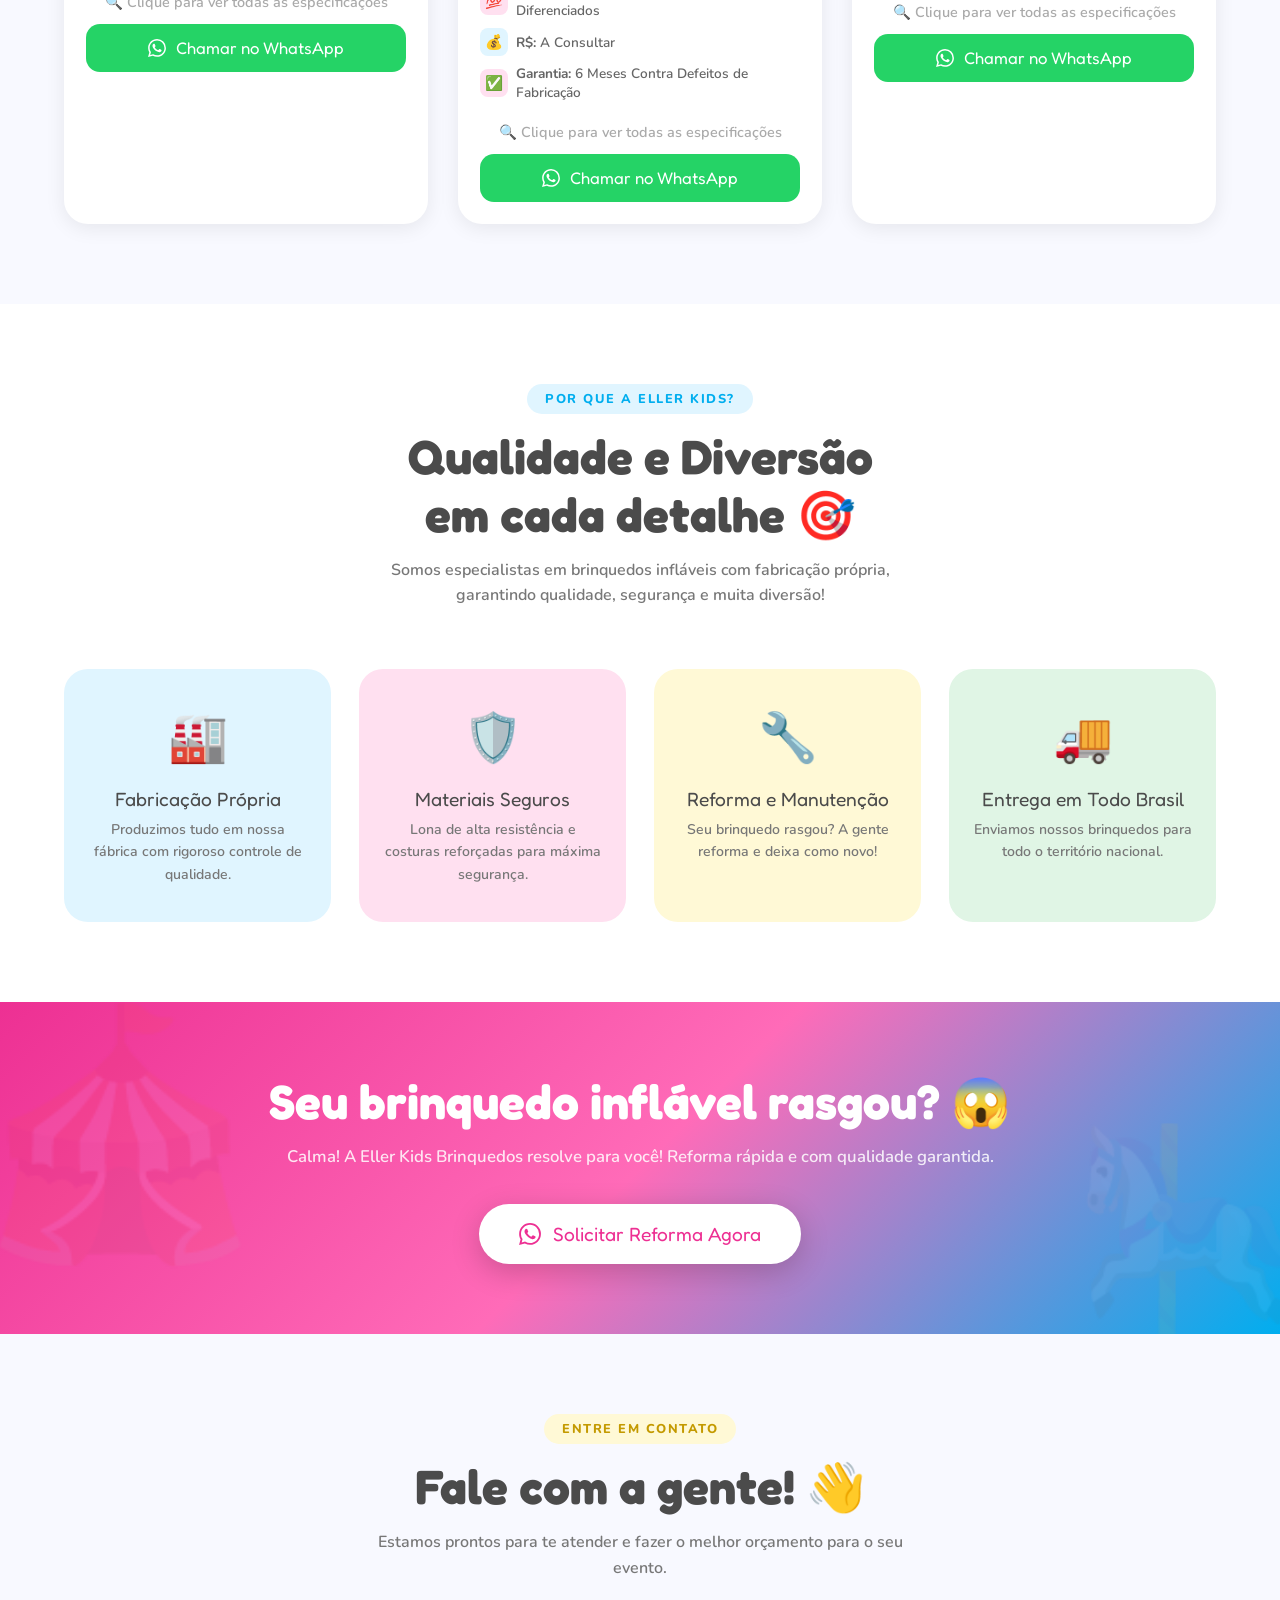
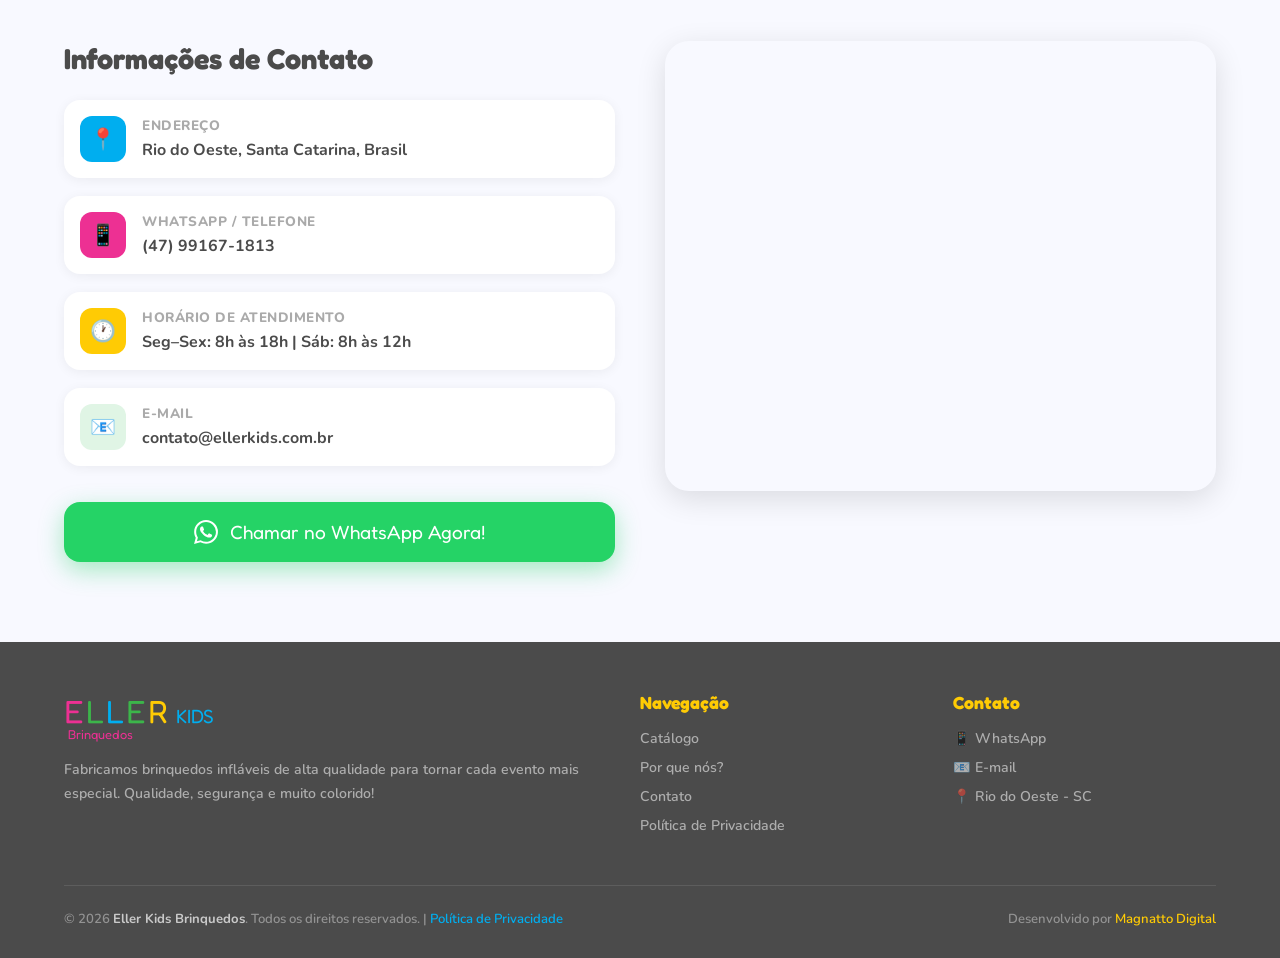
==== commit dba39bc2: "Add files via upload" ====
--- a/index.html
+++ b/index.html
@@ -122,7 +122,7 @@
     <button class="filter-btn" data-category="cama">🤸 Cama Elástica</button>
     <button class="filter-btn" data-category="futebol">⚽ Futebol de Sabão</button>
     <button class="filter-btn" data-category="castelo">🏰 Obstáculos</button>
-    <!--<button class="filter-btn" data-category="obstaculos">🏃 Obstáculos</button>-->
+    <button class="filter-btn" data-category="toboagua">🌊 Toboágua</button>
   </div>
 
   <div class="catalog-grid" id="catalogGrid">
--- a/style.css
+++ b/style.css
@@ -512,6 +512,14 @@
   .spec-icon.blue { background: #e0f5ff; }
   .spec-icon.pink { background: #ffe0f0; }
   .spec-icon.yellow { background: #fff9d6; }
+
+  .card-more-hint {
+    font-size: 0.90rem;
+    font-weight: 600;
+    color: #aaa;
+    text-align: center;
+    margin-bottom: 12px;
+  }
 
   .btn-wpp-card {
     width: 100%;
@@ -594,22 +602,8 @@
     height: 320px;
     border-radius: 28px 28px 0 0;
     background: linear-gradient(135deg, #e0f5ff, #ffe0f5);
-    display: flex;
-    align-items: center;
-    justify-content: center;
-    font-size: 8rem;
     overflow: hidden;
     position: relative;
-  }
-
-  .modal-img img {
-    position: absolute;
-    top: 0; left: 0;
-    width: 100%;
-    height: 100%;
-    object-fit: cover;
-    object-position: center;
-    display: block;
   }
 
   .modal-img .emoji-big {
@@ -1149,3 +1143,156 @@
     padding: 8px 14px;
   }
 }
+
+/* ===== CAROUSEL ===== */
+
+/* Foto vertical: card mais alto para não cortar a imagem */
+.product-img-wrap.vertical-photo {
+  height: 340px;
+}
+
+.product-img-wrap.vertical-photo .carousel-slide img {
+  object-fit: contain;
+  background: #f5f5f5;
+}
+
+/* Modal mais alto quando produto tem foto vertical */
+.modal-img.vertical-photo {
+  height: 460px !important;
+}
+
+.modal-img.vertical-photo .carousel-wrap,
+.modal-img.vertical-photo .carousel-track,
+.modal-img.vertical-photo .carousel-slide {
+  height: 460px !important;
+}
+
+/* O product-img-wrap já tem height:220px definido acima — não redefinir aqui */
+/* Apenas garantir que o carrossel ocupe 100% do wrapper */
+.product-img-wrap .carousel-wrap,
+.product-img-wrap .carousel-track,
+.product-img-wrap .carousel-slide {
+  height: 100%;
+}
+
+.carousel-wrap {
+  position: relative;
+  width: 100%;
+  overflow: hidden;
+}
+
+.carousel-track {
+  display: flex;
+  height: 100%;
+  transition: transform 0.4s cubic-bezier(0.4, 0, 0.2, 1);
+  will-change: transform;
+}
+
+.carousel-slide {
+  min-width: 100%;
+  flex-shrink: 0;
+  height: 100%;
+}
+
+.carousel-slide img {
+  width: 100%;
+  height: 100%;
+  object-fit: cover;
+  object-position: center;
+  display: block;
+}
+
+/* Modal: carrossel com altura fixa para não depender de cadeia de 100% */
+.modal-img .carousel-wrap {
+  height: 320px;
+  width: 100%;
+}
+.modal-img .carousel-track {
+  height: 320px;
+  width: 100%;
+}
+.modal-img .carousel-slide {
+  height: 320px;
+  width: 100%;
+}
+
+/* No modal, mostrar imagem inteira sem cortar */
+.modal-img .carousel-slide img {
+  object-fit: contain;
+  background: #f0f0f0;
+}
+
+/* Botões prev/next */
+.carousel-btn {
+  position: absolute;
+  top: 50%;
+  transform: translateY(-50%);
+  background: rgba(255,255,255,0.92);
+  border: none;
+  border-radius: 50%;
+  width: 34px;
+  height: 34px;
+  font-size: 1.4rem;
+  line-height: 1;
+  cursor: pointer;
+  z-index: 10;
+  display: flex;
+  align-items: center;
+  justify-content: center;
+  box-shadow: 0 2px 10px rgba(0,0,0,0.18);
+  transition: all 0.2s;
+  color: var(--dark);
+  padding: 0;
+}
+
+.carousel-btn:hover {
+  background: var(--pink);
+  color: white;
+  transform: translateY(-50%) scale(1.1);
+}
+
+.carousel-prev { left: 8px; }
+.carousel-next { right: 8px; }
+
+/* Bolinhas de navegação */
+.carousel-dots {
+  position: absolute;
+  bottom: 8px;
+  left: 0; right: 0;
+  display: flex;
+  justify-content: center;
+  gap: 6px;
+  z-index: 10;
+}
+
+.carousel-dot {
+  width: 8px;
+  height: 8px;
+  border-radius: 50%;
+  background: rgba(255,255,255,0.55);
+  cursor: pointer;
+  transition: all 0.25s;
+  border: 1.5px solid rgba(255,255,255,0.7);
+}
+
+.carousel-dot.active {
+  background: var(--pink);
+  border-color: var(--pink);
+  transform: scale(1.25);
+}
+
+/* No modal, botões maiores */
+.modal-img .carousel-btn {
+  width: 42px;
+  height: 42px;
+  font-size: 1.7rem;
+}
+
+.modal-img .carousel-dots {
+  bottom: 12px;
+}
+
+.modal-img .carousel-dot {
+  width: 10px;
+  height: 10px;
+}
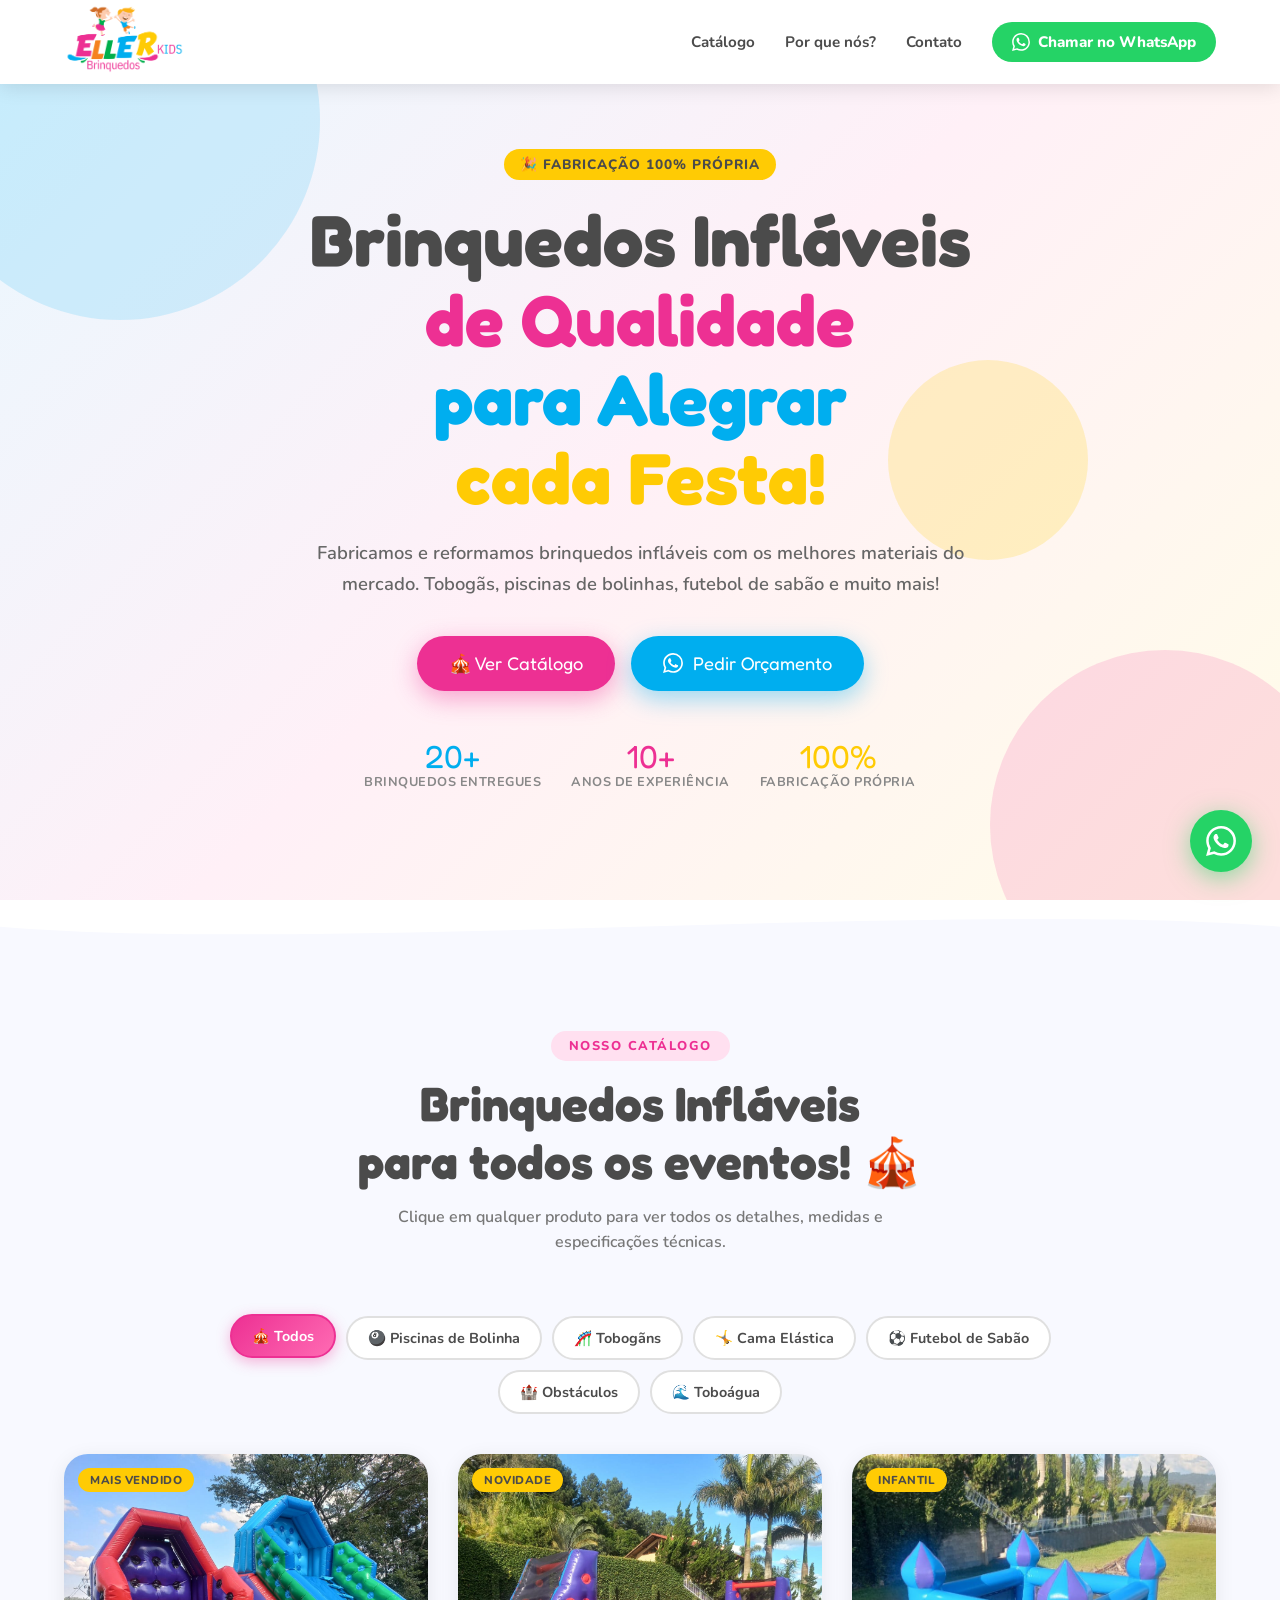
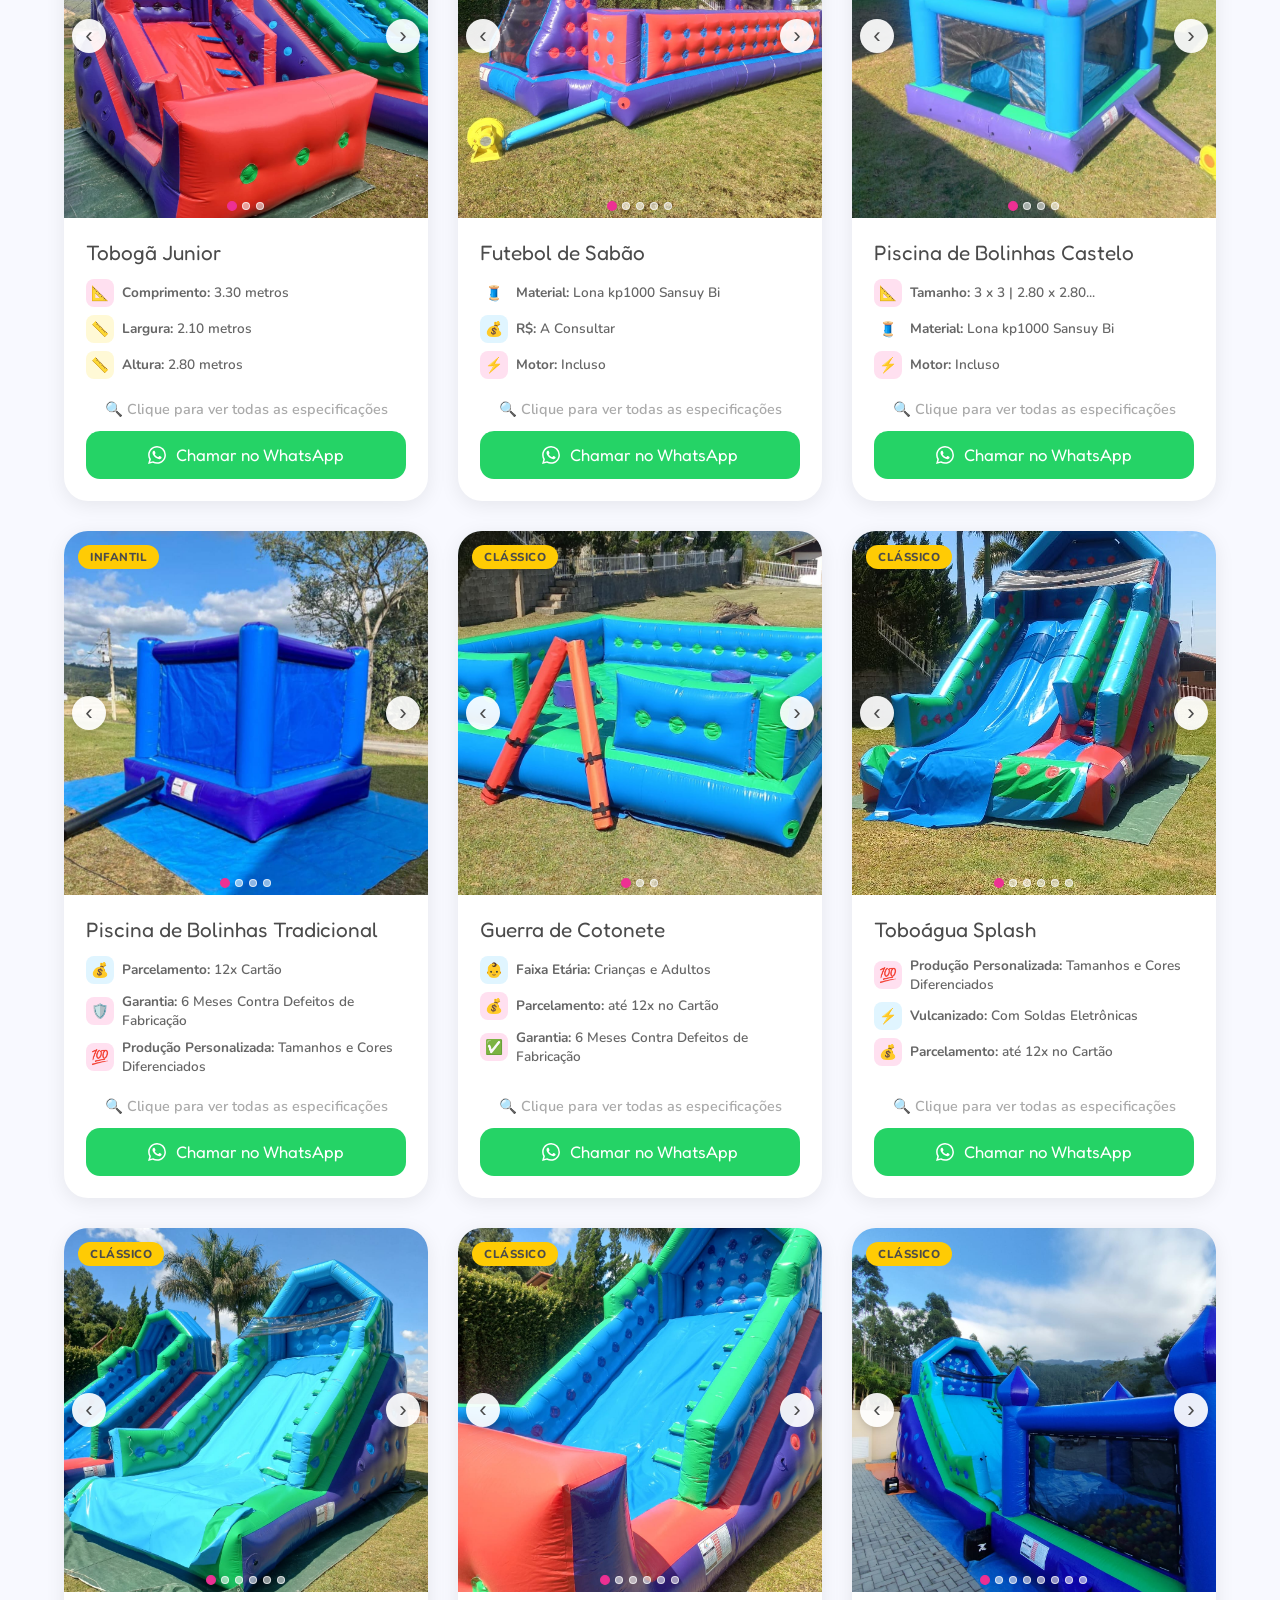
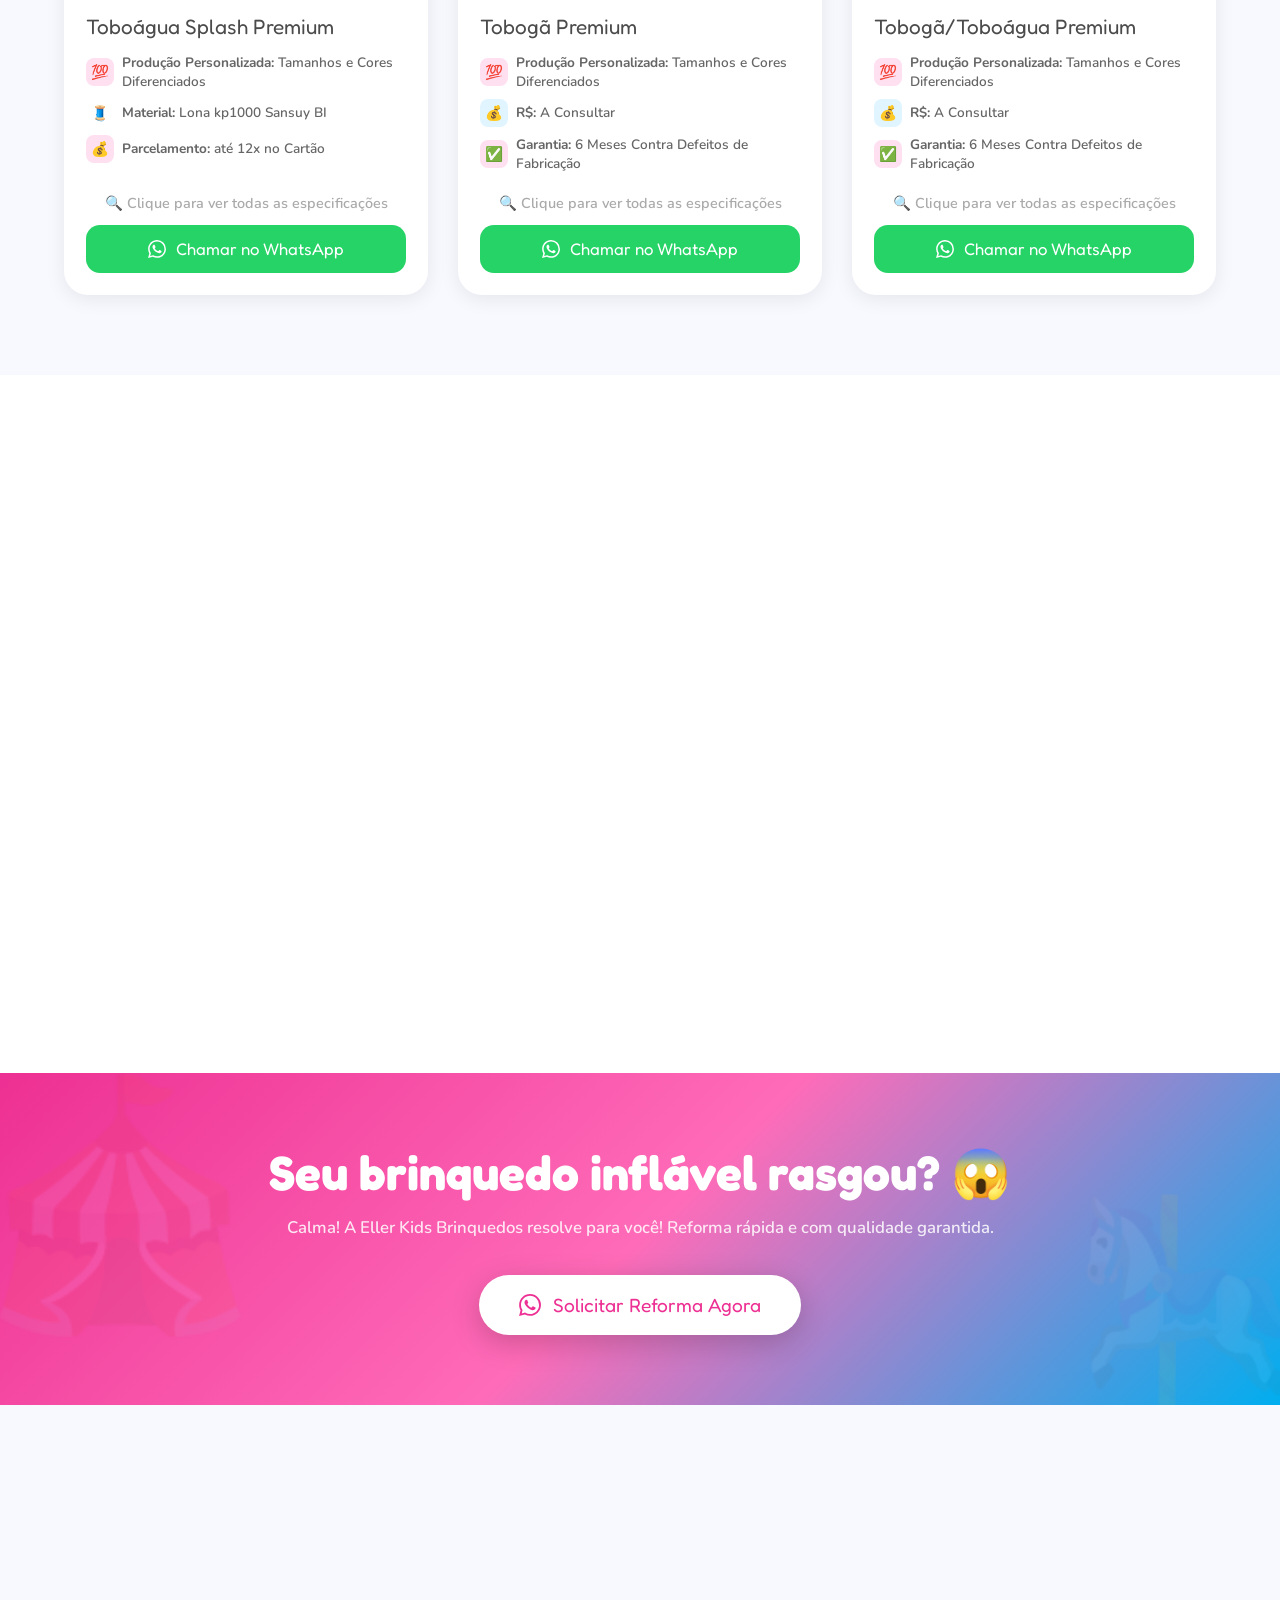
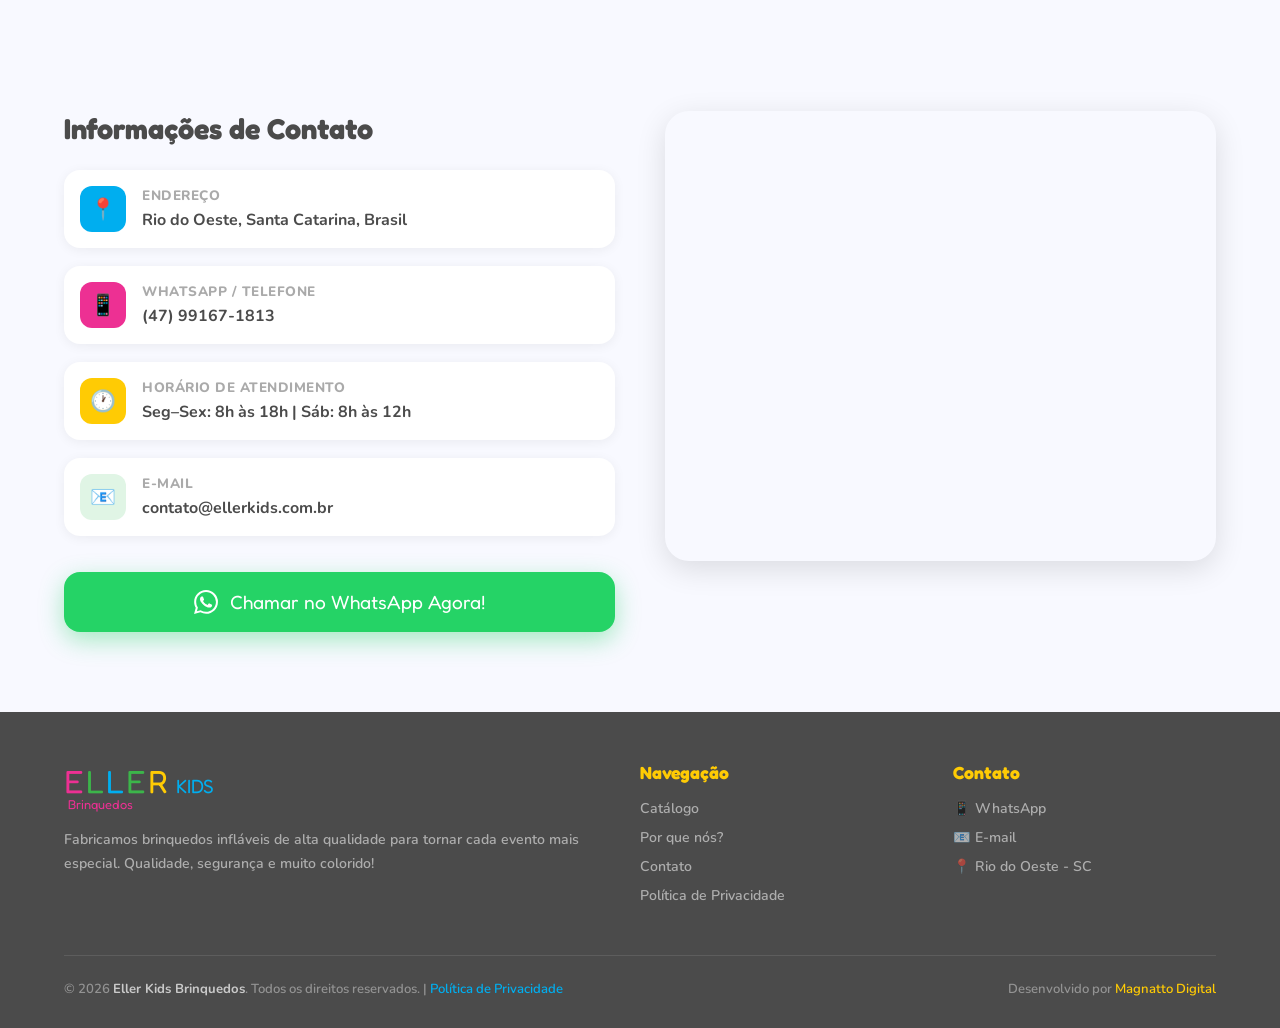
==== commit 283178bd: "Add files via upload" ====
--- a/index.html
+++ b/index.html
@@ -7,7 +7,7 @@
 <link rel="preconnect" href="https://fonts.googleapis.com">
 <link href="https://fonts.googleapis.com/css2?family=Nunito:wght@400;600;700;800;900&family=Fredoka+One&display=swap" rel="stylesheet">
 <link rel="stylesheet" href="style.css">
-<link rel="icon" href="favicon.png" type="image/png" size="32x32">
+<link rel="icon" href="favicon.png" type="image/png" size="38x38">
 </head>
 <body>
 
@@ -16,11 +16,7 @@
   <div class="navbar-logo">
     <div style="display:flex; align-items:baseline; gap:0;">
       <div>
-        <div class="logo-text">
-          <span>E</span><span>L</span><span>L</span><span>E</span><span>R</span>
-          <span style="font-family:'Fredoka One',cursive; font-size:1rem; color:#00aeef; margin-left:4px;">KIDS</span>
-        </div>
-        <span class="navbar-logo .logo-sub" style="font-family:'Fredoka One',cursive; font-size:0.7rem; color:#ed3093; display:block; text-align:center; margin-top:-4px;">Brinquedos</span>
+        <img src="logo.png" alt="logo">
       </div>
     </div>
   </div>
--- a/style.css
+++ b/style.css
@@ -36,17 +36,17 @@
     display: flex;
     align-items: center;
     justify-content: space-between;
-    height: 72px;
+    height: 84px;
   }
 
   .navbar-logo img {
-    height: 52px;
+    height: 150px;
     width: auto;
   }
 
   .navbar-logo .logo-text {
     font-family: 'Fredoka One', cursive;
-    font-size: 1.8rem;
+    font-size: 2.6rem;
     display: flex;
     gap: 0;
   }
@@ -57,11 +57,11 @@
   .navbar-logo .logo-text span:nth-child(5) { color: var(--yellow); }
   .navbar-logo .logo-sub {
     font-family: 'Fredoka One', cursive;
-    font-size: 0.75rem;
+    font-size: 1rem;
     color: var(--pink);
     display: block;
     text-align: center;
-    margin-top: -4px;
+    margin-top: -6px;
   }
 
   .nav-links {
@@ -127,7 +127,7 @@
   .mobile-menu {
     display: none;
     position: fixed;
-    top: 72px; left: 0; right: 0;
+    top: 84px; left: 0; right: 0;
     background: white;
     padding: 20px 5%;
     box-shadow: 0 10px 30px rgba(0,0,0,0.15);
@@ -158,7 +158,9 @@
     overflow: hidden;
     display: flex;
     align-items: center;
+    justify-content: center;
     padding: 100px 5% 60px;
+    text-align: center;
   }
 
   .hero-blob-1 {
@@ -191,7 +193,11 @@
   .hero-content {
     position: relative;
     z-index: 2;
-    max-width: 600px;
+    max-width: 700px;
+    width: 100%;
+    display: flex;
+    flex-direction: column;
+    align-items: center;
   }
 
   .hero-tag {
@@ -225,12 +231,14 @@
     line-height: 1.7;
     margin-bottom: 36px;
     font-weight: 600;
+    text-align: center;
   }
 
   .hero-buttons {
     display: flex;
     gap: 16px;
     flex-wrap: wrap;
+    justify-content: center;
   }
 
   .btn-primary {
@@ -270,6 +278,7 @@
     gap: 30px;
     margin-top: 50px;
     flex-wrap: wrap;
+    justify-content: center;
   }
 
   .stat {
@@ -424,6 +433,8 @@
     transition: all 0.3s ease;
     cursor: pointer;
     position: relative;
+    display: flex;
+    flex-direction: column;
   }
 
   .product-card:hover {
@@ -446,13 +457,10 @@
   }
 
   .product-img-wrap {
-    height: 220px;
+    width: 100%;
+    aspect-ratio: 1 / 1;
     overflow: hidden;
     background: linear-gradient(135deg, #e0f5ff, #ffe0f5);
-    display: flex;
-    align-items: center;
-    justify-content: center;
-    font-size: 5rem;
     position: relative;
   }
 
@@ -474,6 +482,9 @@
 
   .product-info {
     padding: 22px;
+    display: flex;
+    flex-direction: column;
+    flex: 1;
   }
 
   .product-name {
@@ -518,6 +529,7 @@
     font-weight: 600;
     color: #aaa;
     text-align: center;
+    margin-top: auto;
     margin-bottom: 12px;
   }
 
@@ -598,9 +610,11 @@
   .modal-close:hover { background: #c0207a; }
 
   .modal-img {
-    width: 100%;
-    height: 320px;
-    border-radius: 28px 28px 0 0;
+    width: min(100%, 300px);
+    aspect-ratio: 1 / 1;
+    height: auto;
+    margin: 20px auto 0;
+    border-radius: 20px;
     background: linear-gradient(135deg, #e0f5ff, #ffe0f5);
     overflow: hidden;
     position: relative;
@@ -1037,9 +1051,13 @@
   }
 
   @media (max-width: 768px) {
-    .navbar { padding: 0 4%; }
+    .navbar { padding: 0 4%; height: 72px; }
     .nav-links { display: none; }
     .hamburger { display: flex; }
+
+    .navbar-logo .logo-text { font-size: 2rem; }
+    .navbar-logo .logo-sub { font-size: 0.8rem; }
+    .mobile-menu { top: 72px; }
 
     section { padding: 60px 4%; }
     .catalog-section { padding: 60px 4%; }
@@ -1146,33 +1164,39 @@
 
 /* ===== CAROUSEL ===== */
 
-/* Foto vertical: card mais alto para não cortar a imagem */
-.product-img-wrap.vertical-photo {
-  height: 340px;
-}
-
-.product-img-wrap.vertical-photo .carousel-slide img {
-  object-fit: contain;
-  background: #f5f5f5;
-}
-
-/* Modal mais alto quando produto tem foto vertical */
-.modal-img.vertical-photo {
-  height: 460px !important;
-}
-
-.modal-img.vertical-photo .carousel-wrap,
-.modal-img.vertical-photo .carousel-track,
-.modal-img.vertical-photo .carousel-slide {
-  height: 460px !important;
-}
-
-/* O product-img-wrap já tem height:220px definido acima — não redefinir aqui */
-/* Apenas garantir que o carrossel ocupe 100% do wrapper */
-.product-img-wrap .carousel-wrap,
-.product-img-wrap .carousel-track,
+/* vertical-photo: sem override — todos os containers são quadrados uniformes */
+
+/* Carrossel do catálogo — scroll-snap nativo, sem translateX */
+.product-img-wrap .carousel-wrap {
+  position: absolute;
+  inset: 0;
+  width: 100%;
+  height: 100%;
+  overflow: hidden;
+}
+
+.product-img-wrap .carousel-track {
+  display: flex;
+  width: 100%;
+  height: 100%;
+  transition: transform 0.4s cubic-bezier(0.4, 0, 0.2, 1);
+  will-change: transform;
+}
+
 .product-img-wrap .carousel-slide {
+  width: 100%;
+  min-width: 100%;
+  flex-shrink: 0;
   height: 100%;
+  overflow: hidden;
+}
+
+.product-img-wrap .carousel-slide img {
+  width: 100%;
+  height: 100%;
+  object-fit: cover;
+  object-position: center;
+  display: block;
 }
 
 .carousel-wrap {
@@ -1192,6 +1216,7 @@
   min-width: 100%;
   flex-shrink: 0;
   height: 100%;
+  overflow: hidden;
 }
 
 .carousel-slide img {
@@ -1202,24 +1227,24 @@
   display: block;
 }
 
-/* Modal: carrossel com altura fixa para não depender de cadeia de 100% */
+/* Modal: carrossel segue o container quadrado */
 .modal-img .carousel-wrap {
-  height: 320px;
+  height: 100%;
   width: 100%;
 }
 .modal-img .carousel-track {
-  height: 320px;
+  height: 100%;
   width: 100%;
 }
 .modal-img .carousel-slide {
-  height: 320px;
+  height: 100%;
   width: 100%;
 }
 
 /* No modal, mostrar imagem inteira sem cortar */
 .modal-img .carousel-slide img {
   object-fit: contain;
-  background: #f0f0f0;
+  background: #f5f8ff;
 }
 
 /* Botões prev/next */
@@ -1296,3 +1321,4 @@
   width: 10px;
   height: 10px;
 }
+
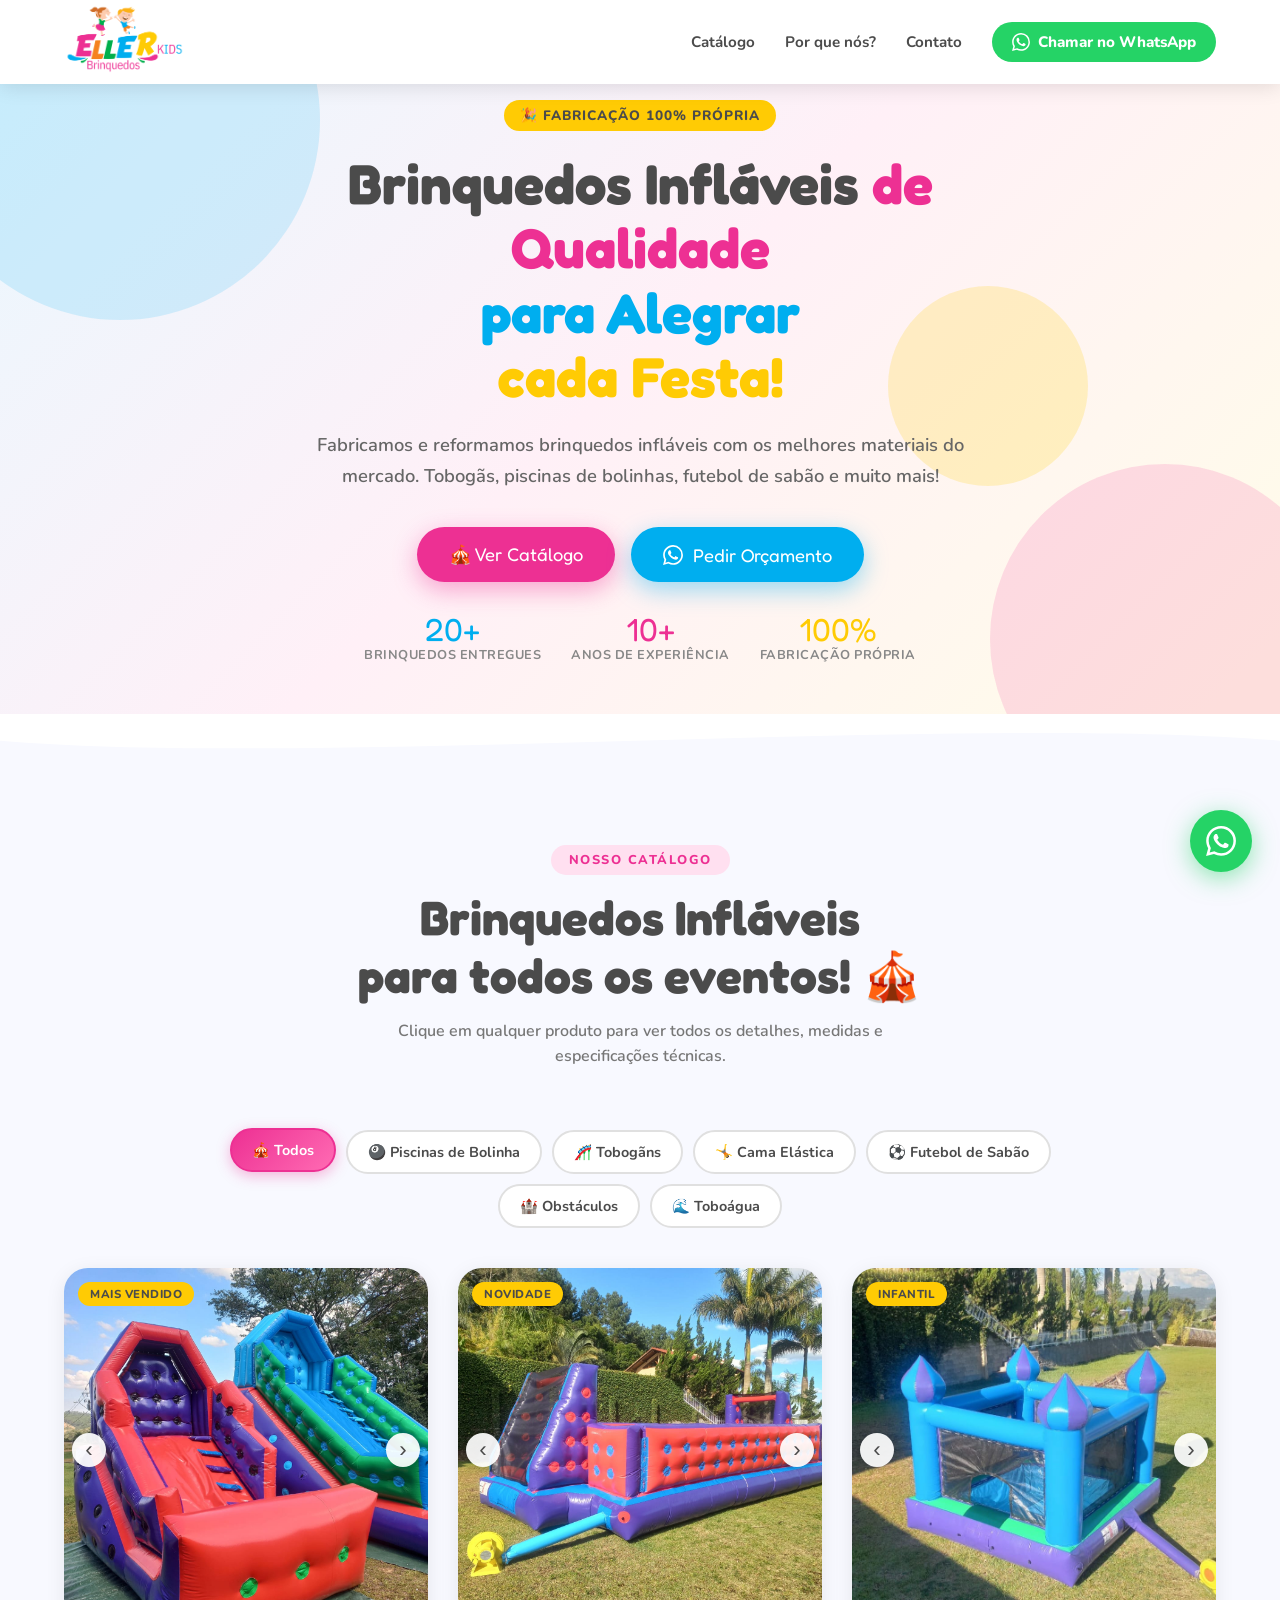
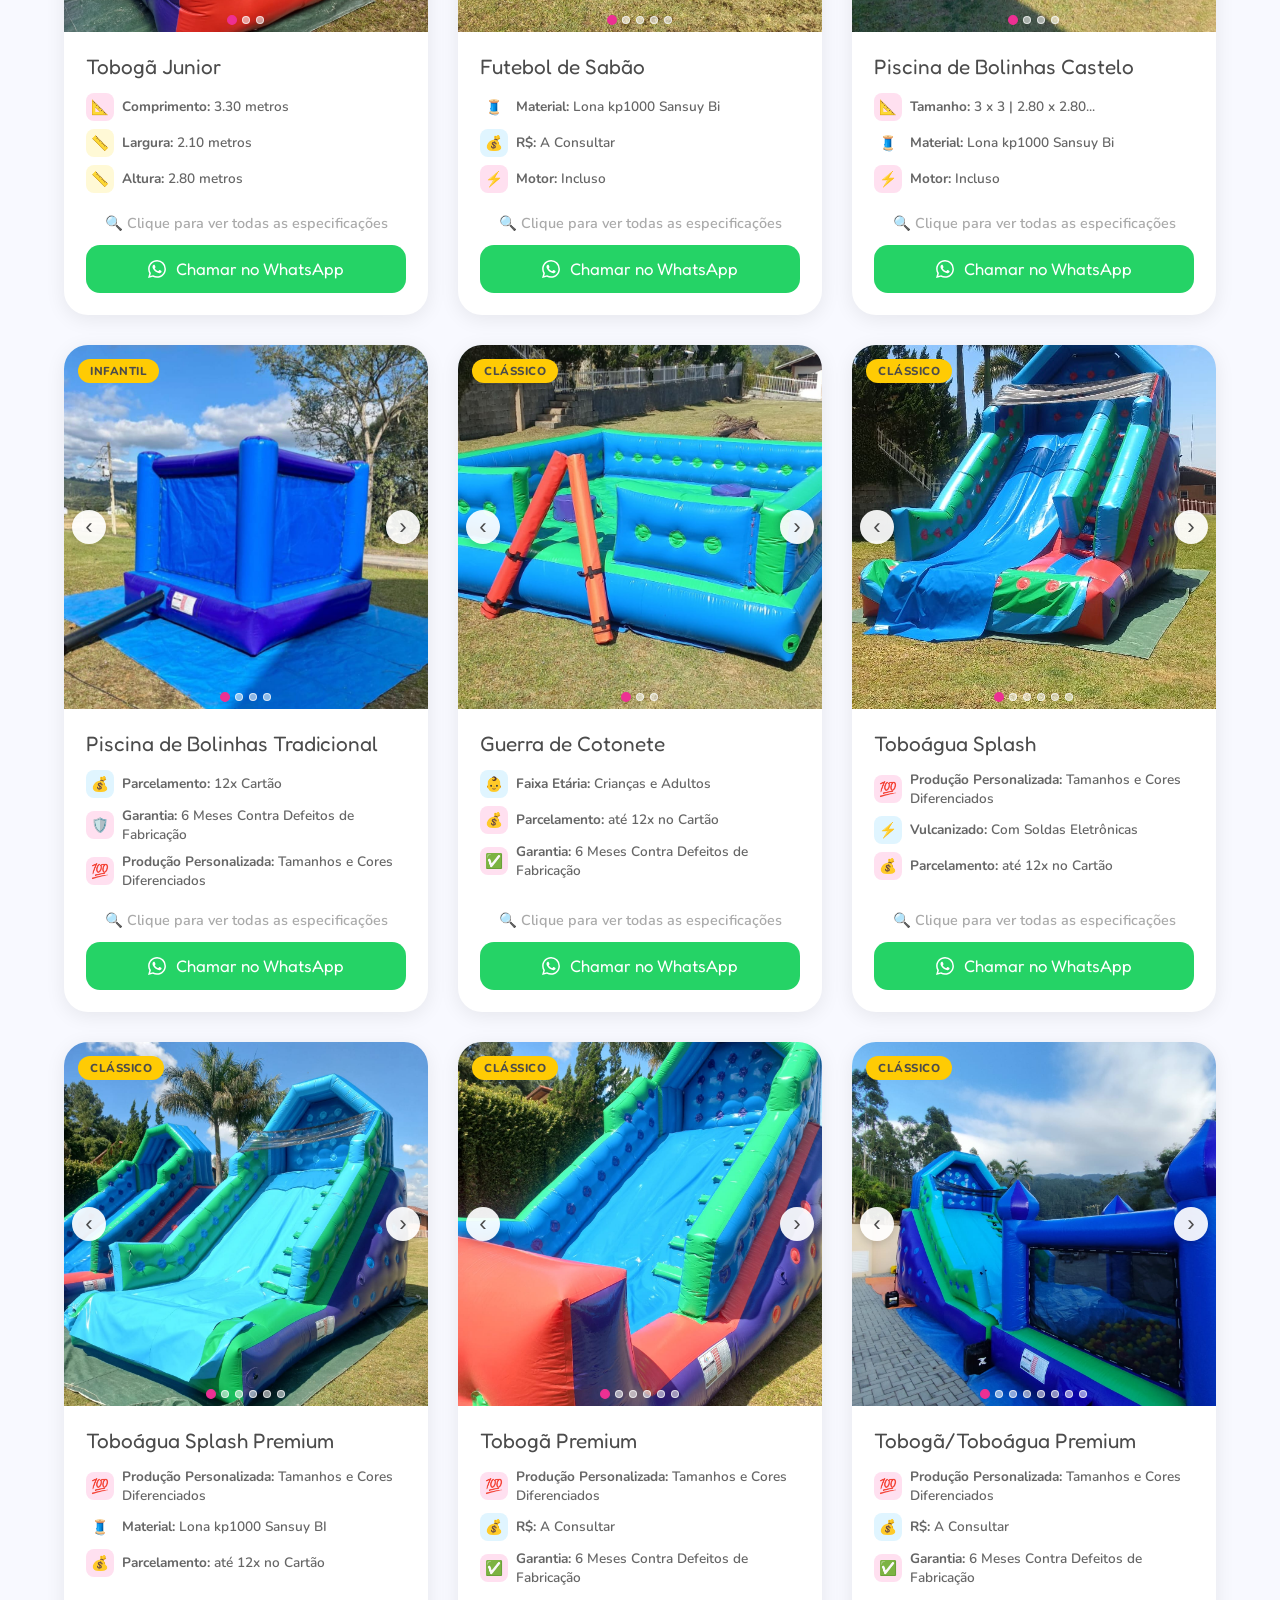
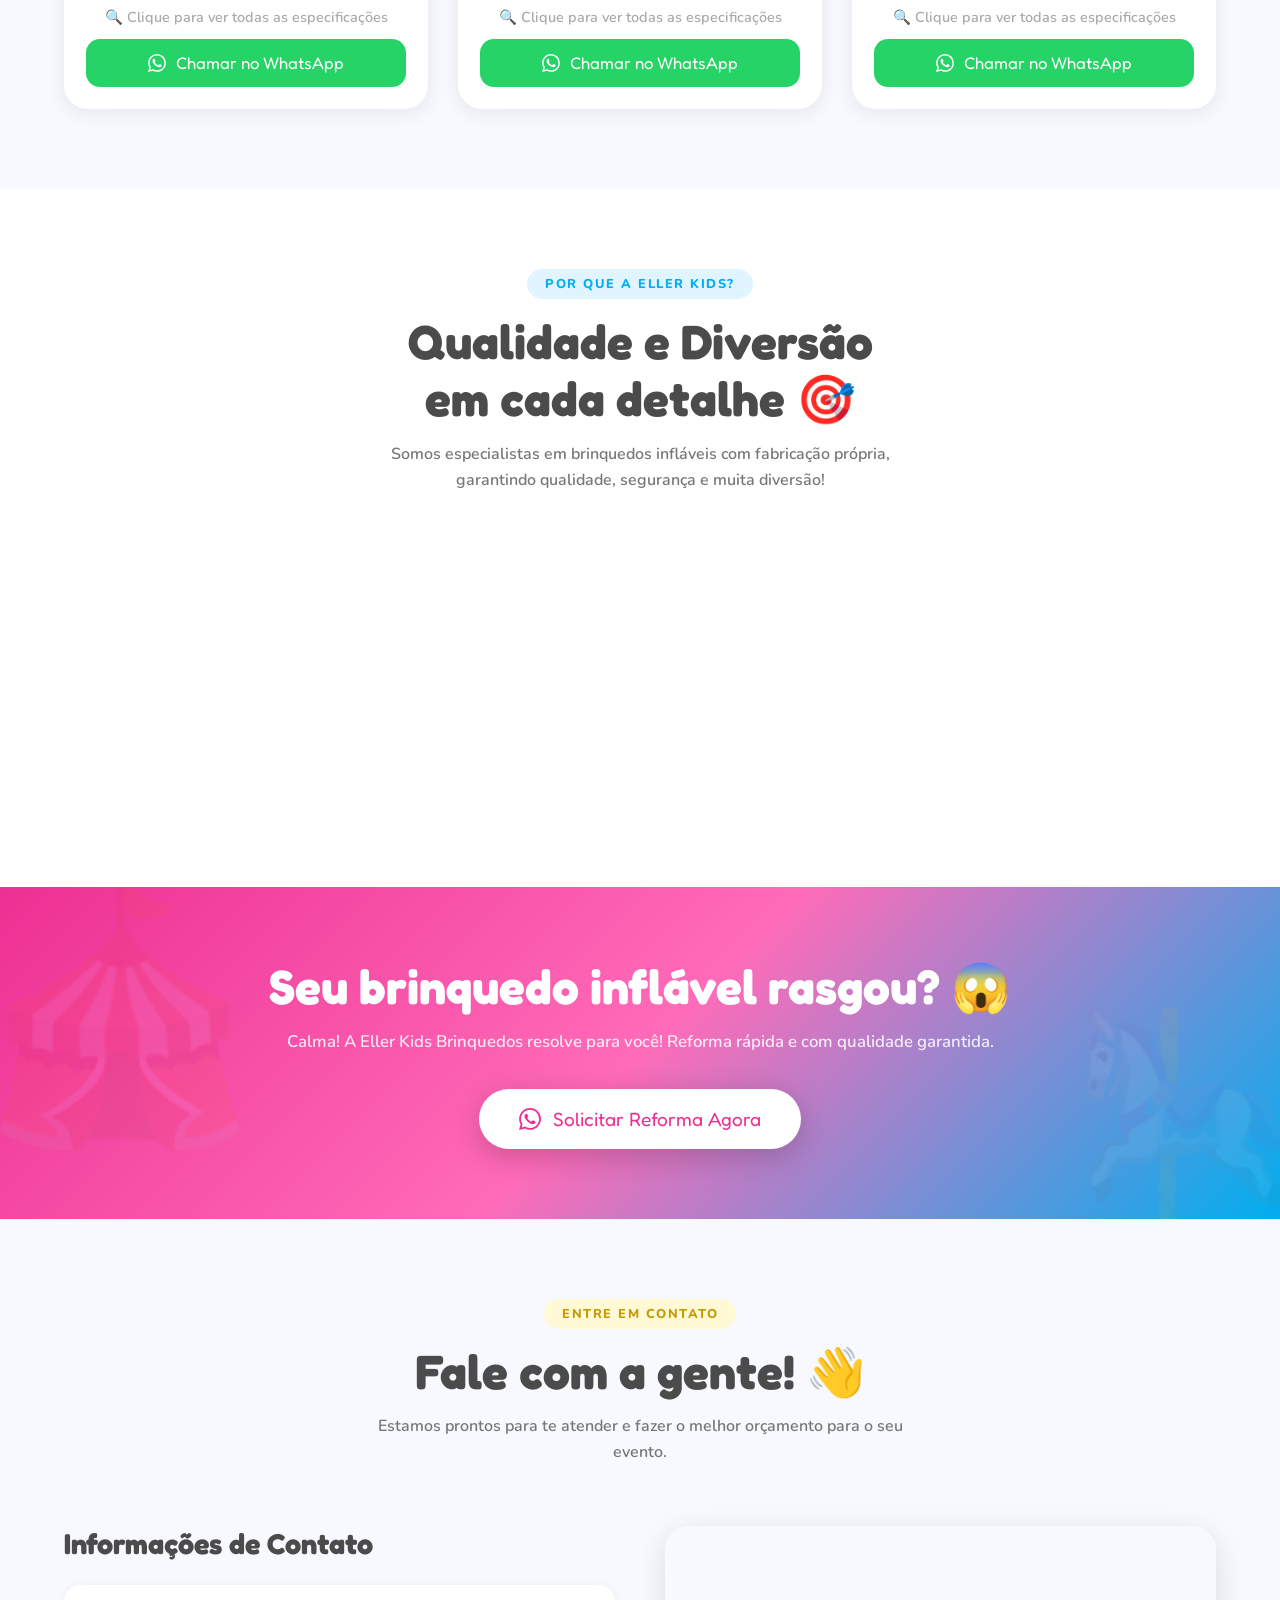
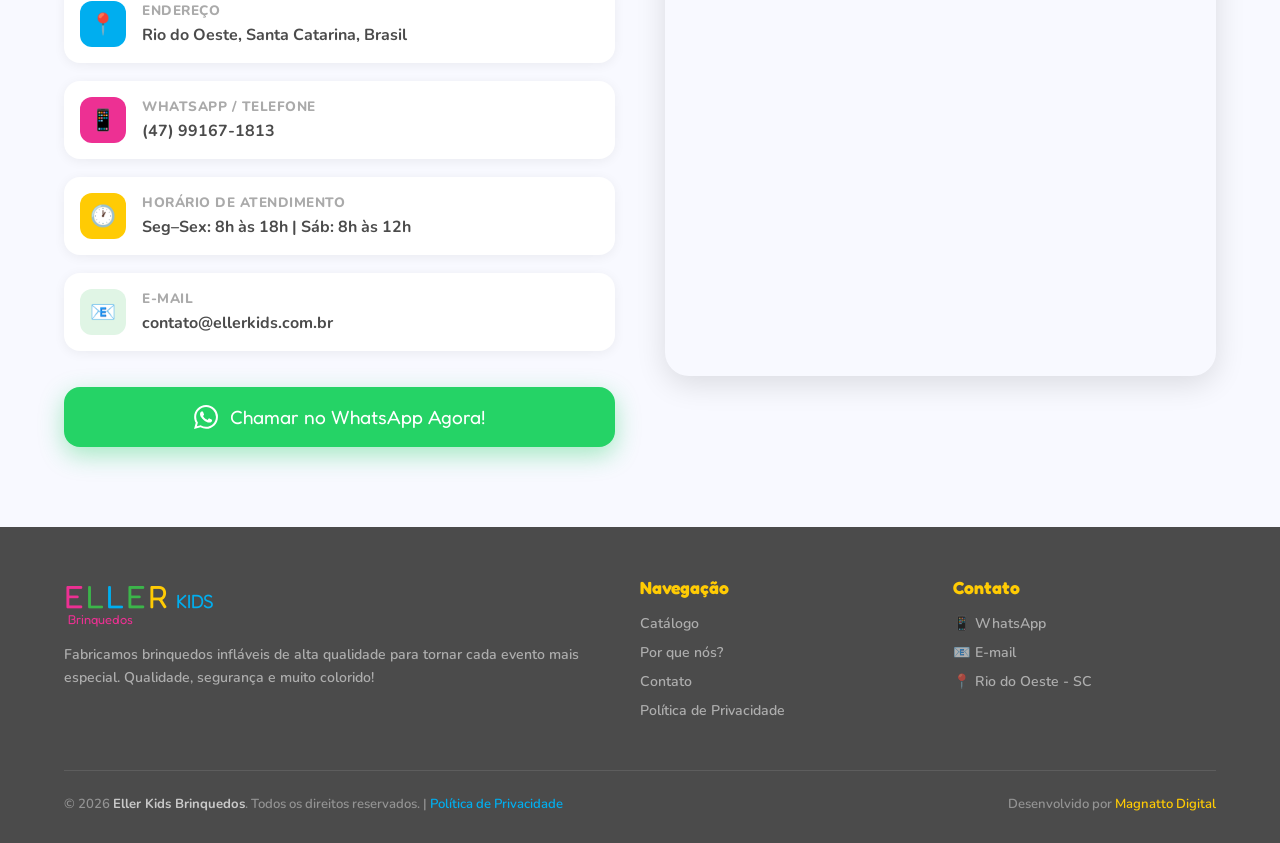
==== commit 088f33c4: "Add files via upload" ====
--- a/index.html
+++ b/index.html
@@ -60,8 +60,7 @@
   <div class="hero-content">
     <div class="hero-tag">🎉 Fabricação 100% Própria</div>
     <h1>
-      Brinquedos Infláveis<br>
-      <span class="highlight-pink">de Qualidade</span><br>
+      Brinquedos Infláveis <span class="highlight-pink">de Qualidade</span><br>
       <span class="highlight-blue">para Alegrar</span><br>
       <span class="highlight-yellow">cada Festa!</span>
     </h1>
--- a/style.css
+++ b/style.css
@@ -152,14 +152,14 @@
 
   /* ===== HERO ===== */
   .hero {
-    min-height: 100vh;
+    min-height: 75vh;
     background: linear-gradient(135deg, #e8f8ff 0%, #fff0f7 50%, #fffde8 100%);
     position: relative;
     overflow: hidden;
     display: flex;
     align-items: center;
     justify-content: center;
-    padding: 100px 5% 60px;
+    padding: 100px 5% 50px;
     text-align: center;
   }
 
@@ -215,8 +215,8 @@
 
   .hero h1 {
     font-family: 'Fredoka One', cursive;
-    font-size: clamp(2.8rem, 6vw, 4.5rem);
-    line-height: 1.1;
+    font-size: clamp(2.2rem, 4.5vw, 3.5rem);
+    line-height: 1.15;
     margin-bottom: 20px;
     color: var(--dark);
   }
@@ -276,7 +276,7 @@
   .hero-stats {
     display: flex;
     gap: 30px;
-    margin-top: 50px;
+    margin-top: 32px;
     flex-wrap: wrap;
     justify-content: center;
   }
